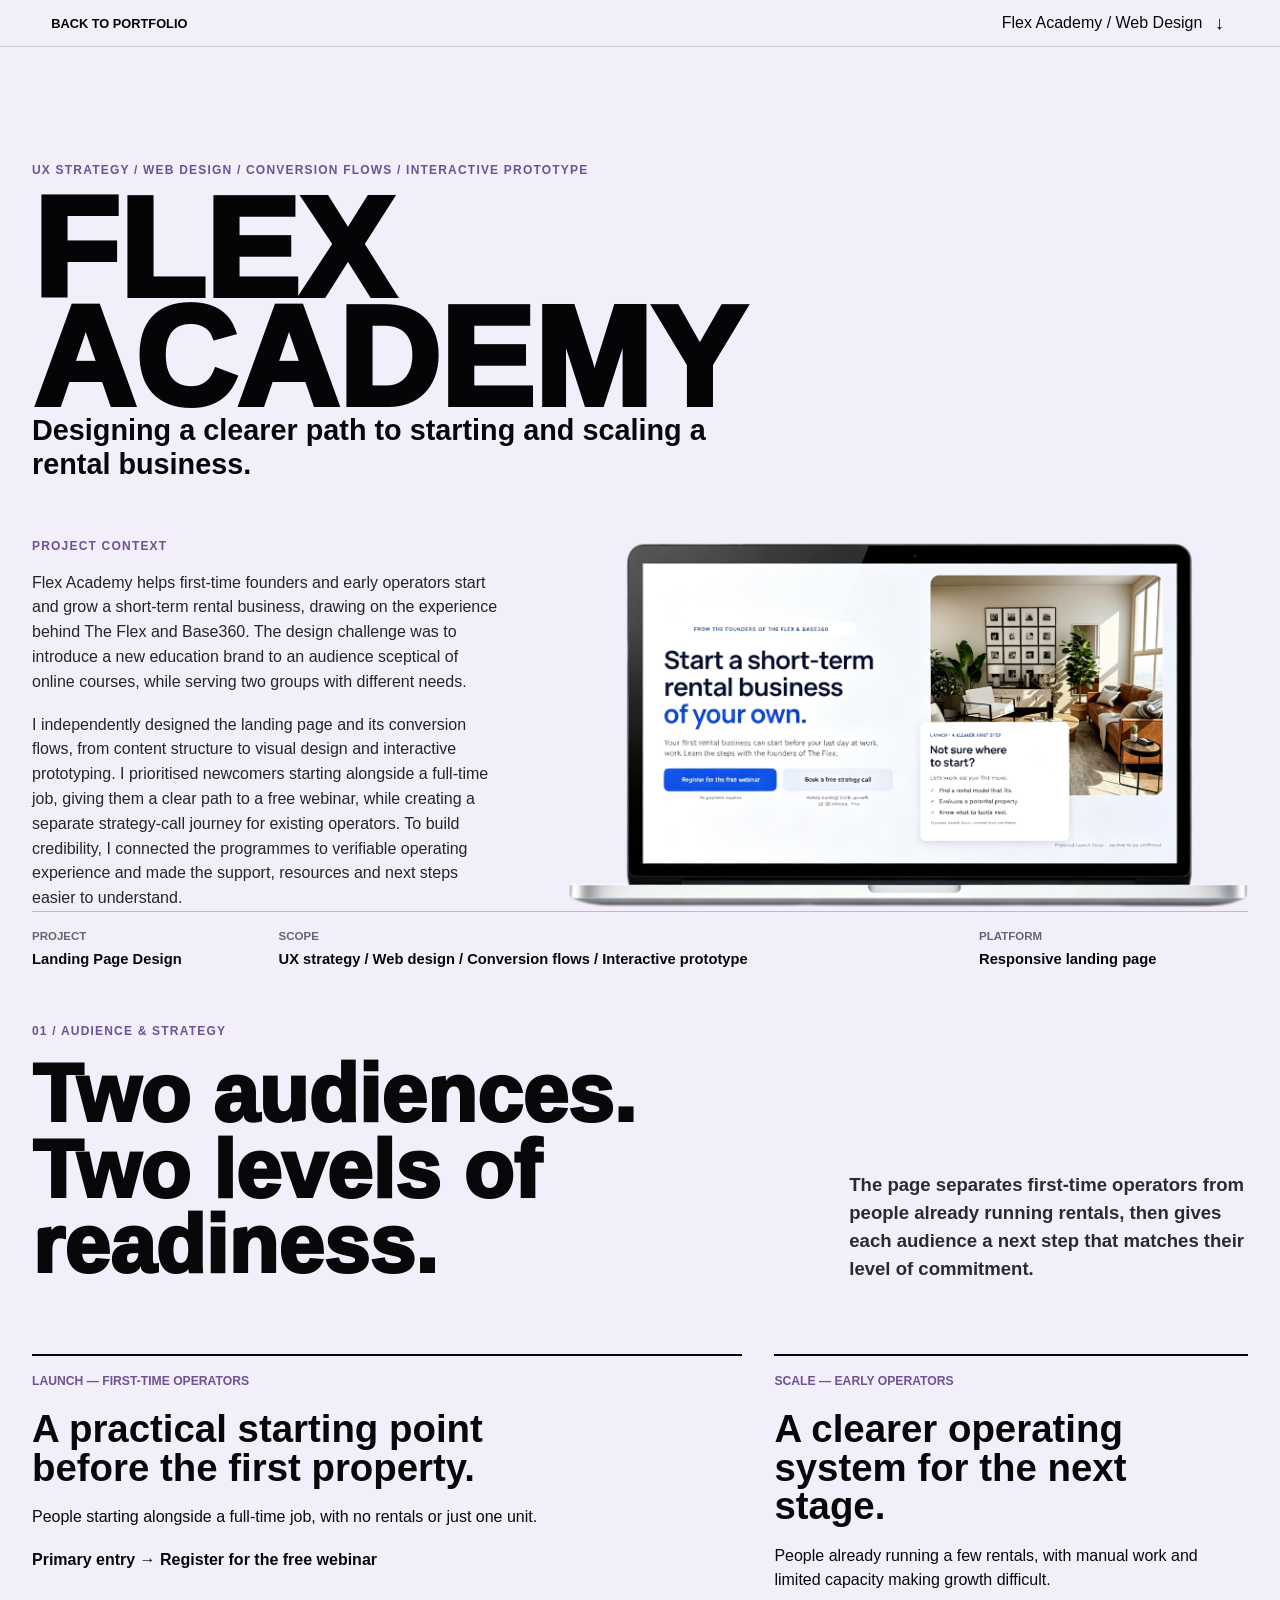
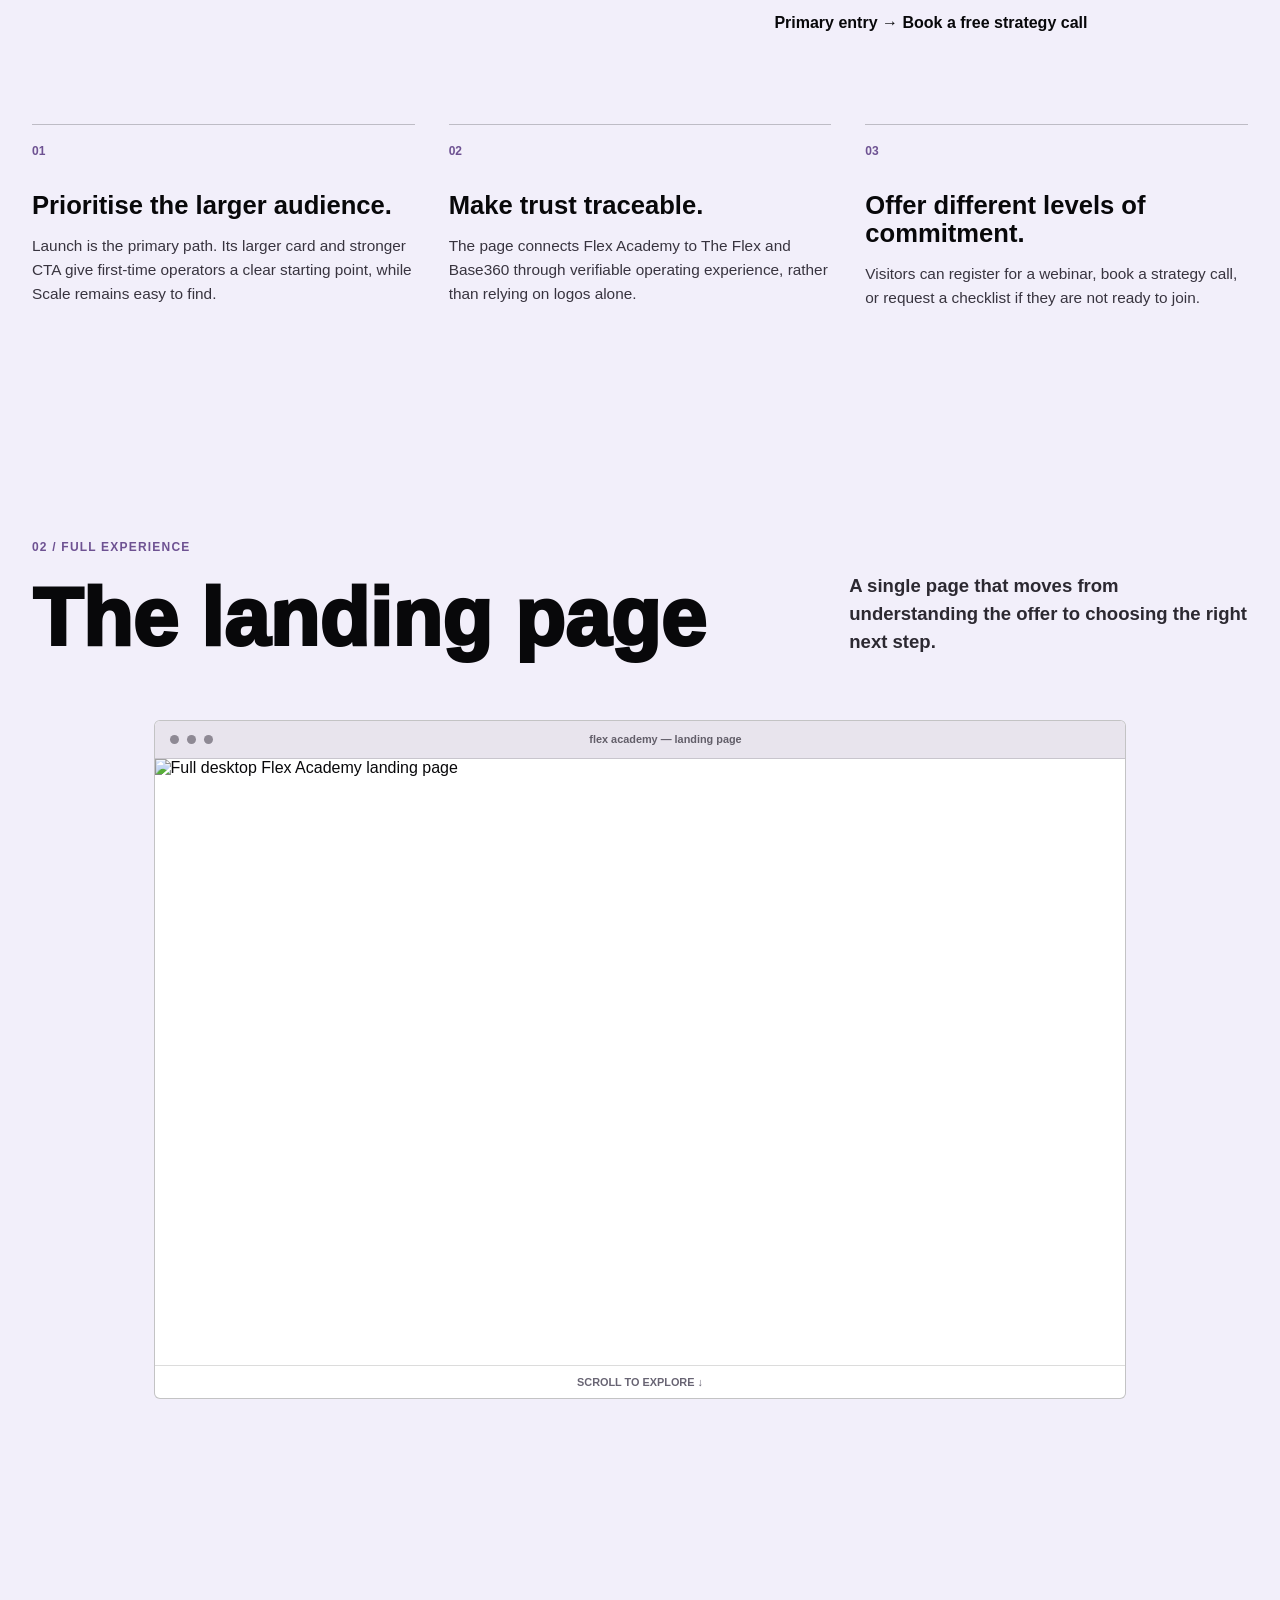
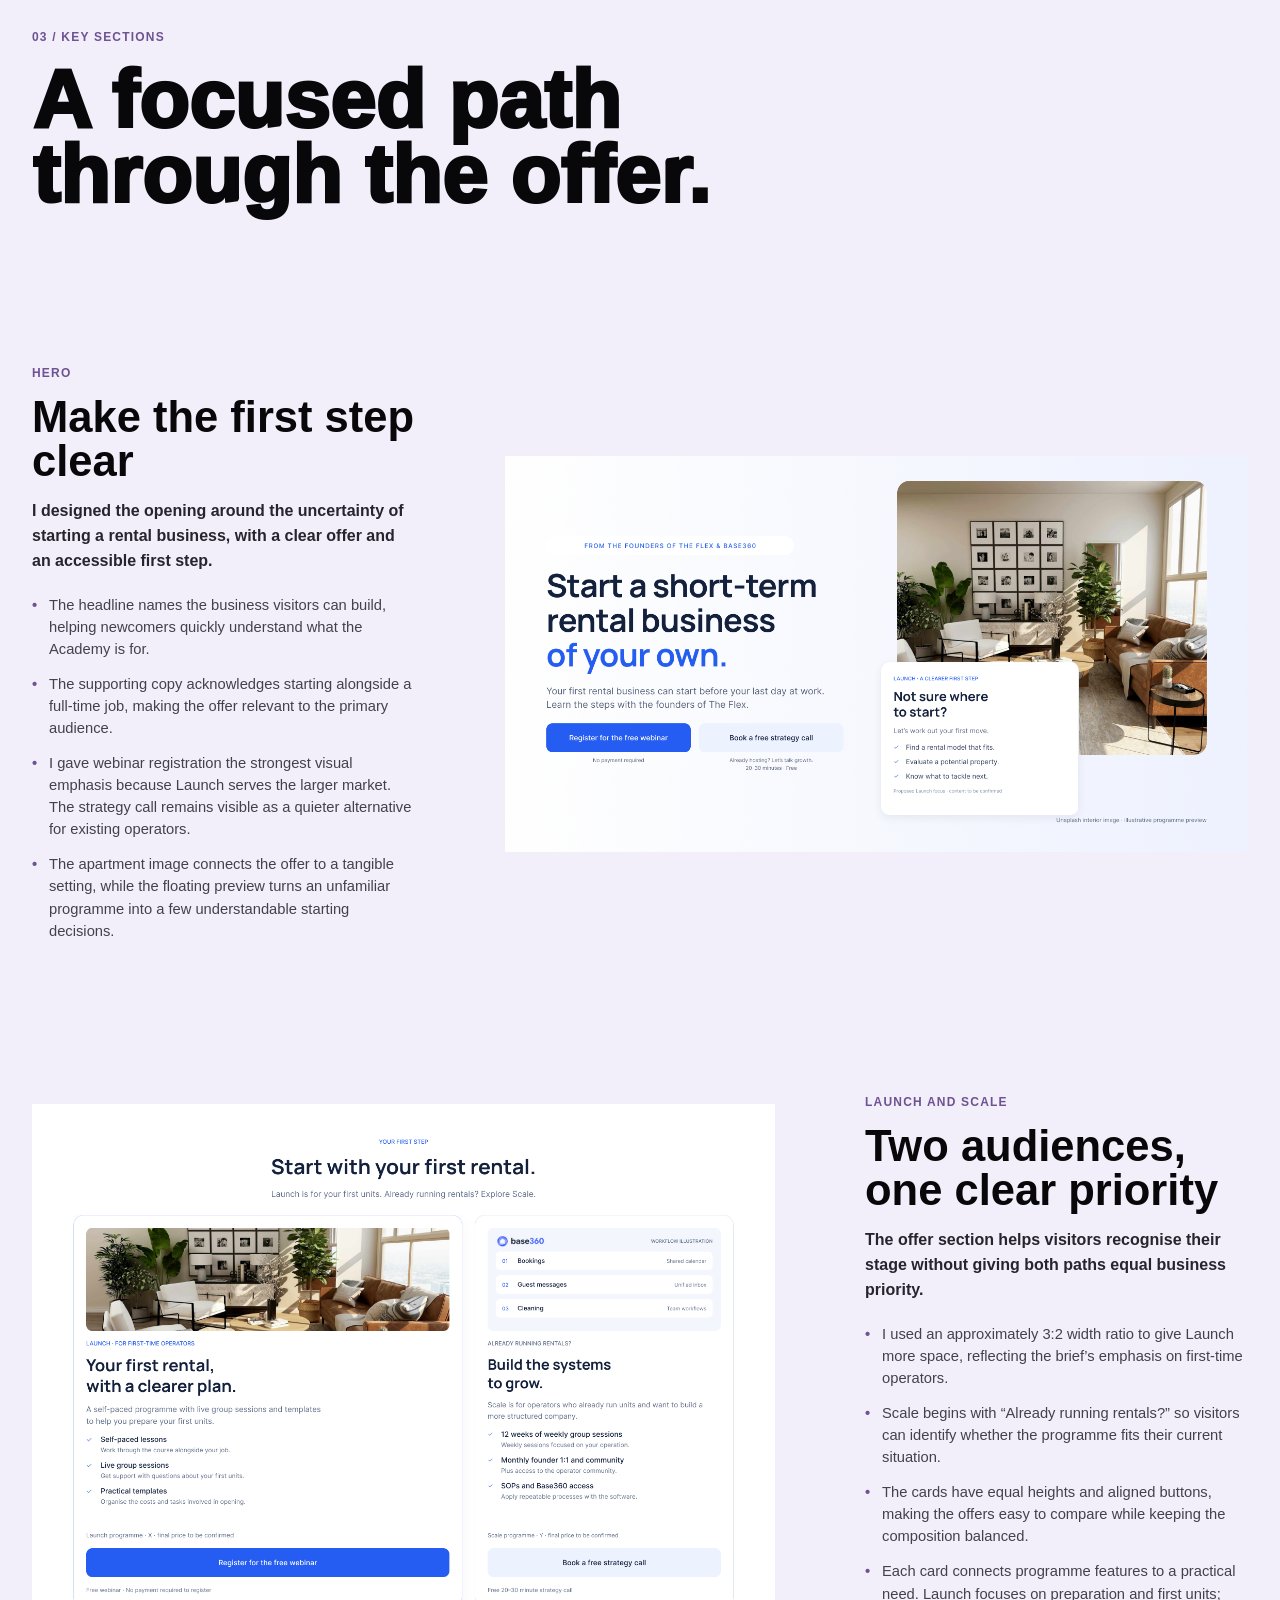
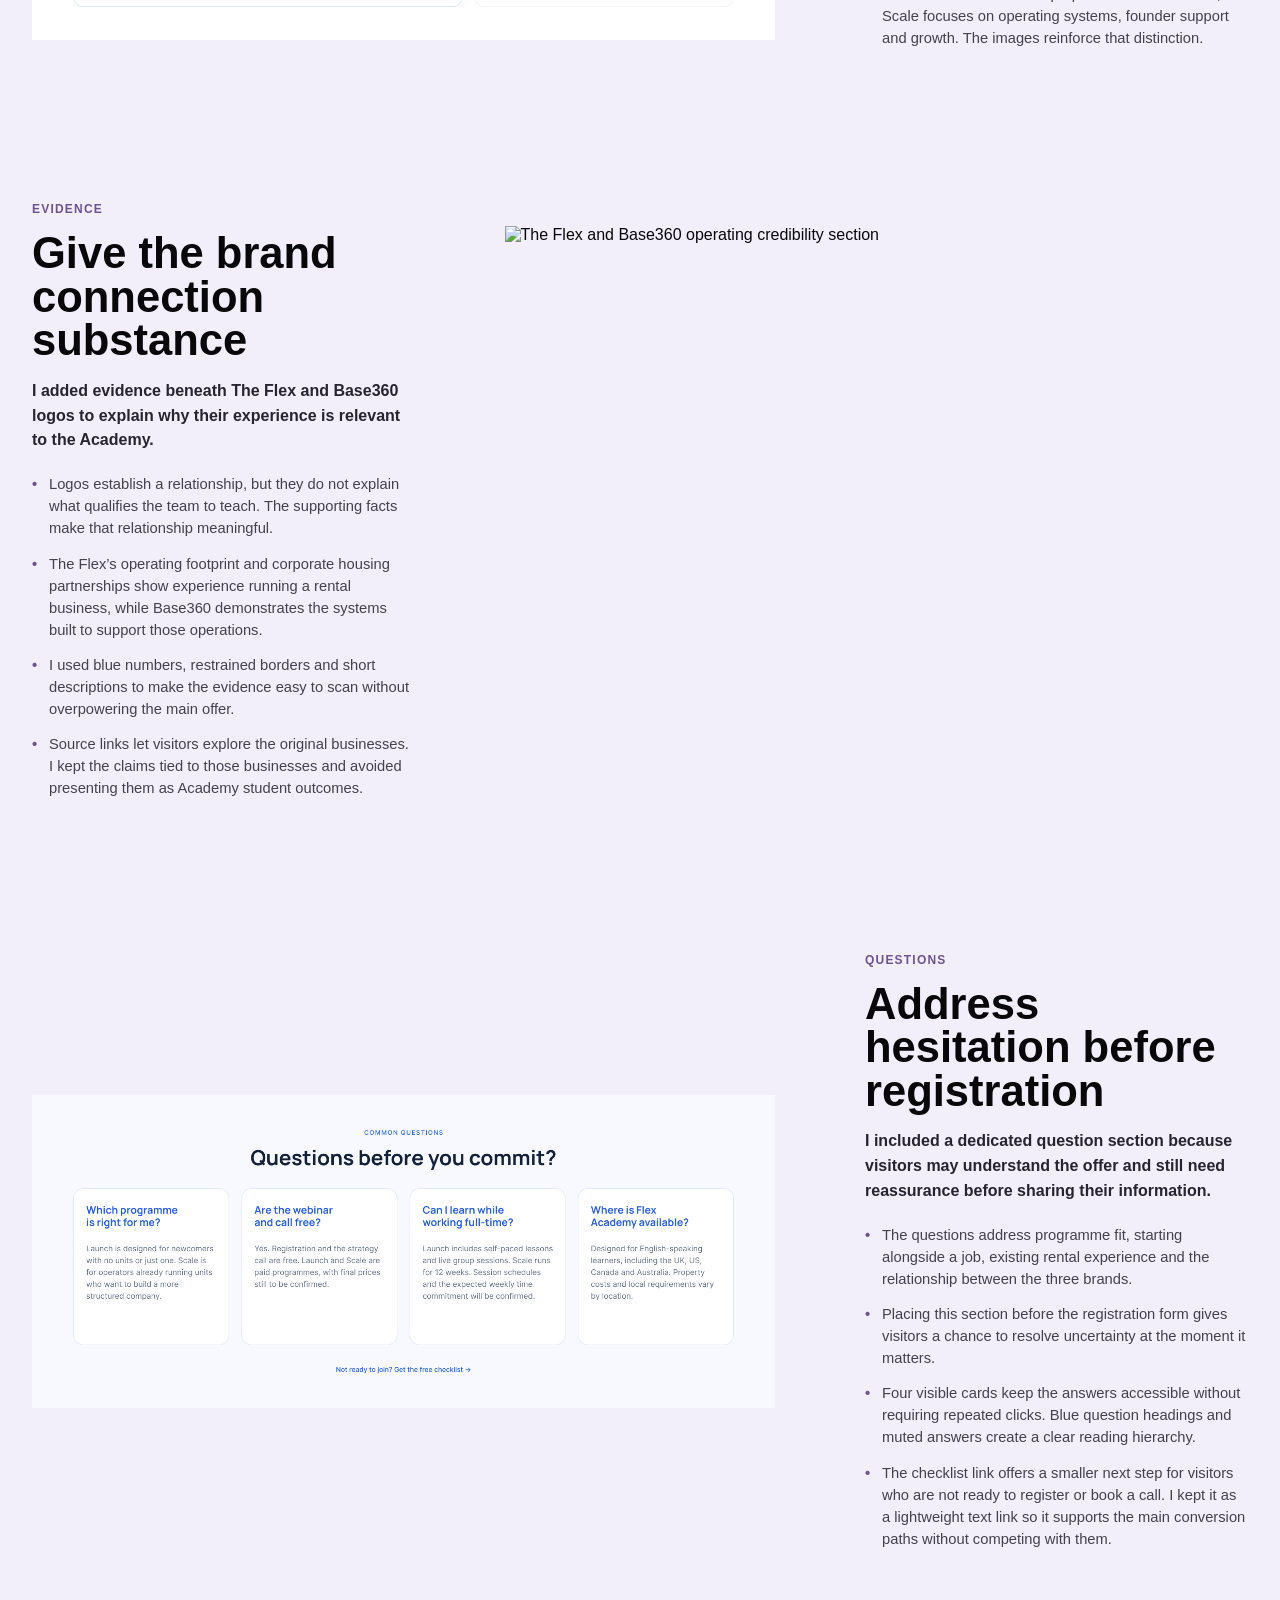
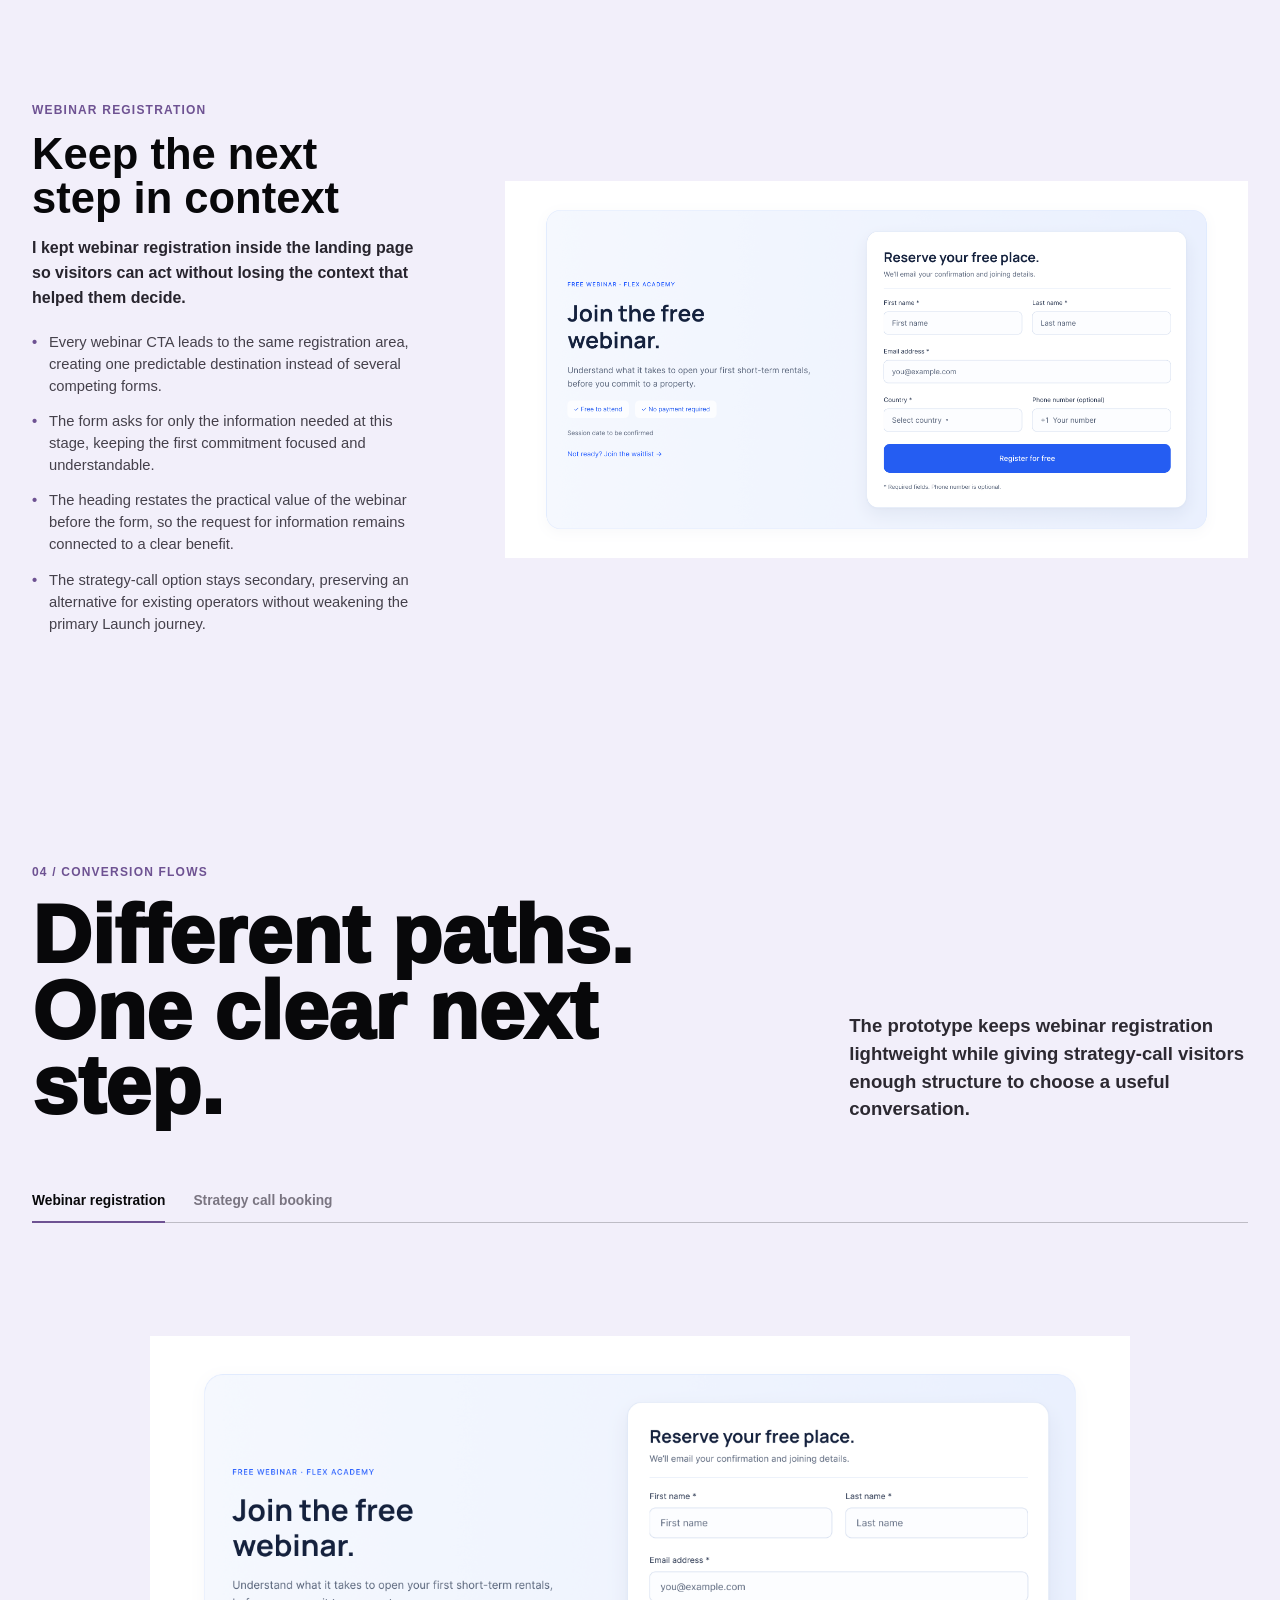
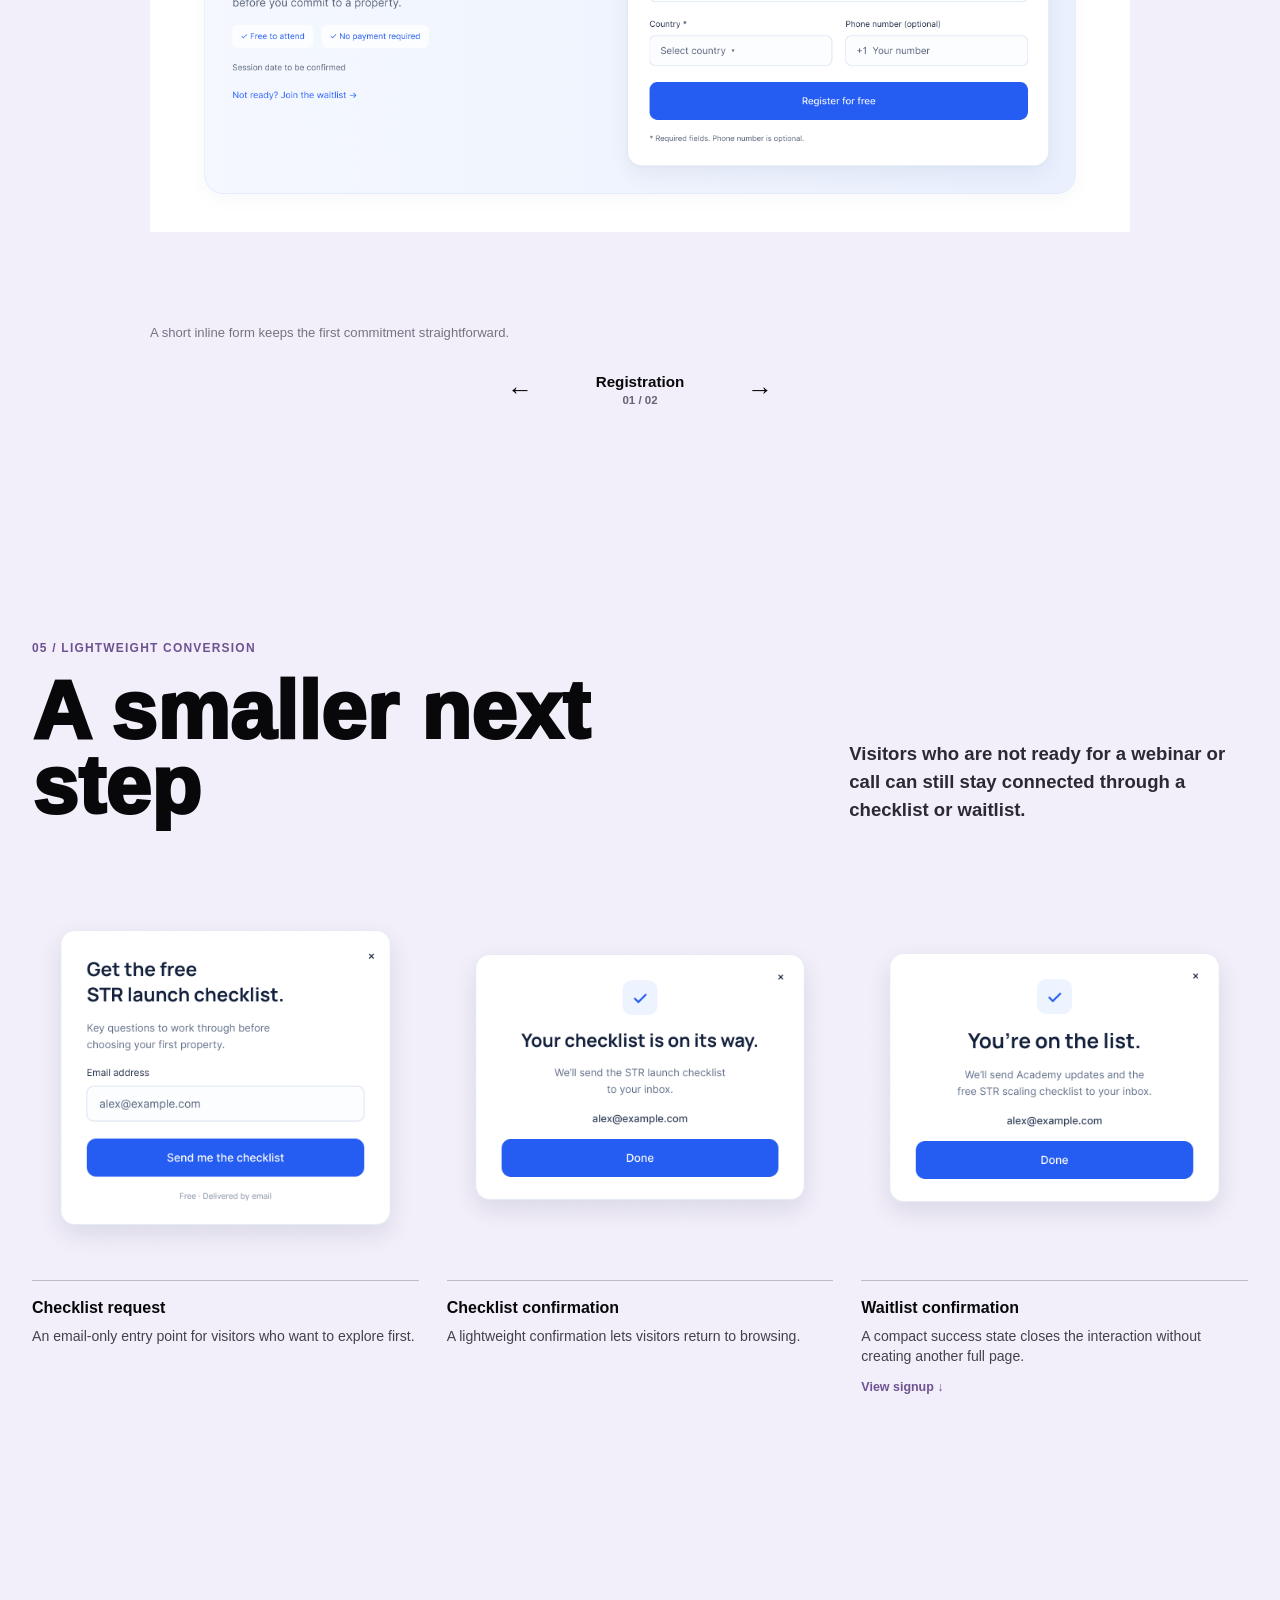
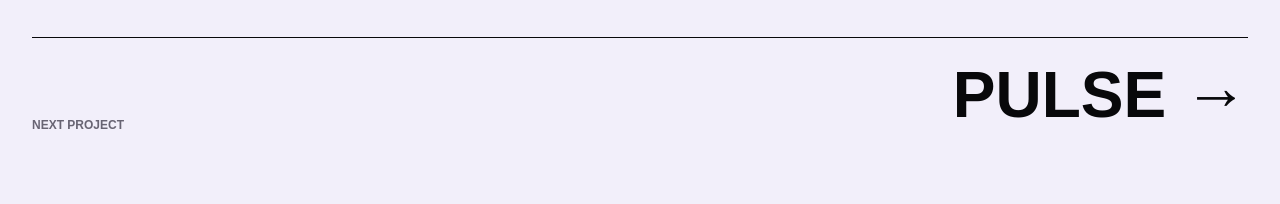
==== flex.html @ 7eaa1dc1 "1 1" ====
<!doctype html>
<html lang="en">
  <head>
    <meta charset="UTF-8" />
    <meta name="viewport" content="width=device-width, initial-scale=1.0" />
    <meta
      name="description"
      content="Flex Academy UX strategy, web design, conversion flows, and interactive prototype case study by Yining Zhou."
    />
    <title>Flex Academy — Yining Zhou</title>
    <link rel="stylesheet" href="styles.css?v=20261006-flex" />
    <link rel="stylesheet" href="flex-case.css?v=20261006-context-type" />
    <link rel="stylesheet" href="project-nav.css?v=20260922-font-sync-2" />
  </head>
  <body class="project-detail-page flex-page">
    <main class="project-page-shell">
      <nav class="project-page-nav" aria-label="Project navigation">
        <a href="index.html">Back to Portfolio</a>
        <div class="project-switcher" data-project-switcher>
          <button class="project-switcher__toggle" type="button" aria-expanded="false" aria-controls="project-menu-flex" aria-haspopup="true" data-project-switcher-toggle>
            <span>Flex Academy / Web Design</span><span class="project-switcher__arrow" aria-hidden="true">↓</span>
          </button>
          <div class="project-switcher__panel" id="project-menu-flex">
            <div class="project-switcher__panel-inner"><div class="project-switcher__links">
              <a href="flex.html" aria-current="page">FLEX ACADEMY</a><a href="pulse.html">PULSE</a><a href="vitband.html">VITBAND</a><a href="heytea.html">HEYTEA</a><a href="nomoo.html">NOMOO</a><a href="floyce.html">FLOYCE</a>
            </div></div>
          </div>
        </div>
      </nav>

      <article class="flex-case">
        <header class="flex-hero" aria-labelledby="flex-title">
          <div class="flex-wrap">
            <p class="flex-eyebrow flex-reveal">UX strategy / Web design / Conversion flows / Interactive prototype</p>
            <h1 id="flex-title" class="flex-reveal-title">FLEX<br />ACADEMY</h1>
            <p class="flex-hero__subtitle flex-reveal">Designing a clearer path to starting and scaling a rental business.</p>

            <div class="flex-hero__opening">
              <div class="flex-hero__copy flex-reveal">
                <p class="flex-label">Project context</p>
                <p>Flex Academy helps first-time founders and early operators start and grow a short-term rental business, drawing on the experience behind The Flex and Base360. The design challenge was to introduce a new education brand to an audience sceptical of online courses, while serving two groups with different needs.</p>
                <p>I independently designed the landing page and its conversion flows, from content structure to visual design and interactive prototyping. I prioritised newcomers starting alongside a full-time job, giving them a clear path to a free webinar, while creating a separate strategy-call journey for existing operators. To build credibility, I connected the programmes to verifiable operating experience and made the support, resources and next steps easier to understand.</p>
              </div>
              <figure class="flex-hero__image flex-reveal" aria-label="Flex Academy landing page shown on a laptop">
                <img src="assets/flex/flex-laptop.png" alt="Flex Academy landing page displayed on a laptop" />
              </figure>
            </div>

            <dl class="flex-meta flex-reveal" aria-label="Project scope">
              <div><dt>Project</dt><dd>Landing Page Design</dd></div>
              <div><dt>Scope</dt><dd>UX strategy / Web design / Conversion flows / Interactive prototype</dd></div>
              <div><dt>Platform</dt><dd>Responsive landing page</dd></div>
            </dl>
          </div>
        </header>

        <section class="flex-section flex-audience" aria-labelledby="audience-title">
          <div class="flex-wrap">
            <p class="flex-index flex-reveal">01 / Audience &amp; Strategy</p>
            <div class="flex-heading-grid">
              <h2 id="audience-title" class="flex-reveal-title">Two audiences.<br />Two levels of readiness.</h2>
              <p class="flex-section-lead flex-reveal">The page separates first-time operators from people already running rentals, then gives each audience a next step that matches their level of commitment.</p>
            </div>

            <div class="flex-audience-grid flex-sequence">
              <article>
                <p class="flex-audience__type">Launch — First-time operators</p>
                <h3>A practical starting point before the first property.</h3>
                <p>People starting alongside a full-time job, with no rentals or just one unit.</p>
                <p class="flex-audience__action">Primary entry → Register for the free webinar</p>
              </article>
              <article>
                <p class="flex-audience__type">Scale — Early operators</p>
                <h3>A clearer operating system for the next stage.</h3>
                <p>People already running a few rentals, with manual work and limited capacity making growth difficult.</p>
                <p class="flex-audience__action">Primary entry → Book a free strategy call</p>
              </article>
            </div>

            <div class="flex-decisions flex-sequence" aria-label="Key design decisions">
              <article><span>01</span><h3>Prioritise the larger audience.</h3><p>Launch is the primary path. Its larger card and stronger CTA give first-time operators a clear starting point, while Scale remains easy to find.</p></article>
              <article><span>02</span><h3>Make trust traceable.</h3><p>The page connects Flex Academy to The Flex and Base360 through verifiable operating experience, rather than relying on logos alone.</p></article>
              <article><span>03</span><h3>Offer different levels of commitment.</h3><p>Visitors can register for a webinar, book a strategy call, or request a checklist if they are not ready to join.</p></article>
            </div>
          </div>
        </section>

        <section class="flex-section flex-landing" aria-labelledby="landing-title">
          <div class="flex-wrap">
            <p class="flex-index flex-reveal">02 / Full Experience</p>
            <div class="flex-heading-grid">
              <h2 id="landing-title" class="flex-reveal-title">The landing page</h2>
              <p class="flex-section-lead flex-reveal">A single page that moves from understanding the offer to choosing the right next step.</p>
            </div>
            <div class="flex-browser flex-reveal" aria-label="Scrollable full Flex Academy landing page">
              <div class="flex-browser__bar" aria-hidden="true"><span></span><span></span><span></span><p>flex academy — landing page</p></div>
              <div class="flex-browser__viewport" tabindex="0">
                <img src="assets/flex/desktop-landing.png" alt="Full desktop Flex Academy landing page" />
              </div>
              <p class="flex-browser__hint">Scroll to explore ↓</p>
            </div>
          </div>
        </section>

        <section class="flex-section flex-highlights" aria-labelledby="highlights-title">
          <div class="flex-wrap">
            <p class="flex-index flex-reveal">03 / Key Sections</p>
            <h2 id="highlights-title" class="flex-reveal-title">A focused path through the offer.</h2>

            <article class="flex-feature flex-feature--wide">
              <div class="flex-feature__copy flex-reveal">
                <p class="flex-label">Hero</p>
                <h3>Make the first step clear</h3>
                <p class="flex-feature__summary">I designed the opening around the uncertainty of starting a rental business, with a clear offer and an accessible first step.</p>
                <ul class="flex-feature__bullets">
                  <li>The headline names the business visitors can build, helping newcomers quickly understand what the Academy is for.</li>
                  <li>The supporting copy acknowledges starting alongside a full-time job, making the offer relevant to the primary audience.</li>
                  <li>I gave webinar registration the strongest visual emphasis because Launch serves the larger market. The strategy call remains visible as a quieter alternative for existing operators.</li>
                  <li>The apartment image connects the offer to a tangible setting, while the floating preview turns an unfamiliar programme into a few understandable starting decisions.</li>
                </ul>
              </div>
              <figure class="flex-feature__media flex-reveal"><img src="assets/flex/hero.png" alt="Flex Academy landing page hero" /></figure>
            </article>

            <article class="flex-feature flex-feature--reverse">
              <div class="flex-feature__copy flex-reveal">
                <p class="flex-label">Launch and Scale</p>
                <h3>Two audiences, one clear priority</h3>
                <p class="flex-feature__summary">The offer section helps visitors recognise their stage without giving both paths equal business priority.</p>
                <ul class="flex-feature__bullets">
                  <li>I used an approximately 3:2 width ratio to give Launch more space, reflecting the brief’s emphasis on first-time operators.</li>
                  <li>Scale begins with “Already running rentals?” so visitors can identify whether the programme fits their current situation.</li>
                  <li>The cards have equal heights and aligned buttons, making the offers easy to compare while keeping the composition balanced.</li>
                  <li>Each card connects programme features to a practical need. Launch focuses on preparation and first units; Scale focuses on operating systems, founder support and growth. The images reinforce that distinction.</li>
                </ul>
              </div>
              <figure class="flex-feature__media flex-reveal"><img src="assets/flex/choose-your-path.png" alt="Launch and Scale programme comparison" /></figure>
            </article>

            <article class="flex-feature">
              <div class="flex-feature__copy flex-reveal">
                <p class="flex-label">Evidence</p>
                <h3>Give the brand connection substance</h3>
                <p class="flex-feature__summary">I added evidence beneath The Flex and Base360 logos to explain why their experience is relevant to the Academy.</p>
                <ul class="flex-feature__bullets">
                  <li>Logos establish a relationship, but they do not explain what qualifies the team to teach. The supporting facts make that relationship meaningful.</li>
                  <li>The Flex’s operating footprint and corporate housing partnerships show experience running a rental business, while Base360 demonstrates the systems built to support those operations.</li>
                  <li>I used blue numbers, restrained borders and short descriptions to make the evidence easy to scan without overpowering the main offer.</li>
                  <li>Source links let visitors explore the original businesses. I kept the claims tied to those businesses and avoided presenting them as Academy student outcomes.</li>
                </ul>
              </div>
              <figure class="flex-feature__media flex-feature__crop flex-reveal"><img src="assets/flex/desktop-landing.png" alt="The Flex and Base360 operating credibility section" /></figure>
            </article>

            <article class="flex-feature flex-feature--reverse">
              <div class="flex-feature__copy flex-reveal">
                <p class="flex-label">Questions</p>
                <h3>Address hesitation before registration</h3>
                <p class="flex-feature__summary">I included a dedicated question section because visitors may understand the offer and still need reassurance before sharing their information.</p>
                <ul class="flex-feature__bullets">
                  <li>The questions address programme fit, starting alongside a job, existing rental experience and the relationship between the three brands.</li>
                  <li>Placing this section before the registration form gives visitors a chance to resolve uncertainty at the moment it matters.</li>
                  <li>Four visible cards keep the answers accessible without requiring repeated clicks. Blue question headings and muted answers create a clear reading hierarchy.</li>
                  <li>The checklist link offers a smaller next step for visitors who are not ready to register or book a call. I kept it as a lightweight text link so it supports the main conversion paths without competing with them.</li>
                </ul>
              </div>
              <figure class="flex-feature__media flex-reveal"><img src="assets/flex/faqs.png" alt="Flex Academy frequently asked questions" /></figure>
            </article>

            <article class="flex-feature">
              <div class="flex-feature__copy flex-reveal">
                <p class="flex-label">Webinar registration</p>
                <h3>Keep the next step in context</h3>
                <p class="flex-feature__summary">I kept webinar registration inside the landing page so visitors can act without losing the context that helped them decide.</p>
                <ul class="flex-feature__bullets">
                  <li>Every webinar CTA leads to the same registration area, creating one predictable destination instead of several competing forms.</li>
                  <li>The form asks for only the information needed at this stage, keeping the first commitment focused and understandable.</li>
                  <li>The heading restates the practical value of the webinar before the form, so the request for information remains connected to a clear benefit.</li>
                  <li>The strategy-call option stays secondary, preserving an alternative for existing operators without weakening the primary Launch journey.</li>
                </ul>
              </div>
              <figure class="flex-feature__media flex-reveal"><img src="assets/flex/webinar-registration.png" alt="Flex Academy free webinar registration section" /></figure>
            </article>
          </div>
        </section>

        <section class="flex-section flex-flow" aria-labelledby="flow-title">
          <div class="flex-wrap">
            <p class="flex-index flex-reveal">04 / Conversion Flows</p>
            <div class="flex-heading-grid">
              <h2 id="flow-title" class="flex-reveal-title">Different paths.<br />One clear next step.</h2>
              <p class="flex-section-lead flex-reveal">The prototype keeps webinar registration lightweight while giving strategy-call visitors enough structure to choose a useful conversation.</p>
            </div>

            <div class="flex-flow-player flex-reveal" data-flex-flow tabindex="0">
              <div class="flex-flow-tabs" role="tablist" aria-label="Conversion flow">
                <button type="button" role="tab" aria-selected="true" data-flow-group="webinar">Webinar registration</button>
                <button type="button" role="tab" aria-selected="false" data-flow-group="strategy">Strategy call booking</button>
              </div>
              <div class="flex-flow-stage" data-flow-stage>
                <img data-flow-image src="assets/flex/webinar-registration.png" alt="Webinar registration" />
              </div>
              <p class="flex-flow-description" data-flow-description>A short inline form keeps the first commitment straightforward.</p>
              <div class="flex-flow-controls">
                <button type="button" data-flow-nav="prev" aria-label="Previous step">←</button>
                <div><strong data-flow-name>Registration</strong><span data-flow-count>01 / 02</span></div>
                <button type="button" data-flow-nav="next" aria-label="Next step">→</button>
              </div>
            </div>
          </div>
        </section>

        <section class="flex-section flex-lightweight" aria-labelledby="lightweight-title">
          <div class="flex-wrap">
            <p class="flex-index flex-reveal">05 / Lightweight Conversion</p>
            <div class="flex-heading-grid">
              <h2 id="lightweight-title" class="flex-reveal-title">A smaller next step</h2>
              <p class="flex-section-lead flex-reveal">Visitors who are not ready for a webinar or call can still stay connected through a checklist or waitlist.</p>
            </div>

            <div class="flex-overlay-grid flex-sequence">
              <figure><div><img src="assets/flex/checklist-capture.png" alt="Checklist email capture overlay" /></div><figcaption><strong>Checklist request</strong><span>An email-only entry point for visitors who want to explore first.</span></figcaption></figure>
              <figure><div><img src="assets/flex/checklist-confirmation.png" alt="Checklist confirmation overlay" /></div><figcaption><strong>Checklist confirmation</strong><span>A lightweight confirmation lets visitors return to browsing.</span></figcaption></figure>
              <figure><div><img src="assets/flex/waitlist-confirmation.png" alt="Waitlist confirmation overlay" /></div><figcaption><strong>Waitlist confirmation</strong><span>A compact success state closes the interaction without creating another full page.</span><button class="flex-inline-button" type="button" aria-expanded="false" data-waitlist-toggle>View signup ↓</button></figcaption></figure>
            </div>

            <div class="flex-waitlist-detail" data-waitlist-detail hidden>
              <img src="assets/flex/waitlist-signup.png" alt="Flex Academy waitlist signup page" />
            </div>
          </div>
        </section>

        <footer class="flex-ending">
          <div class="flex-wrap">
            <a class="flex-next" href="pulse.html"><span>Next Project</span><strong>PULSE →</strong></a>
          </div>
        </footer>
      </article>
    </main>

    <script src="script.js?v=20261006-flex"></script>
    <script src="flex-case.js?v=20261006-flex"></script>
    <script src="project-nav.js?v=20260922-dropdown"></script>
  </body>
</html>
---- styles.css ----
:root {
  --bg: rgb(230, 230, 231);
  --ink: rgb(54, 54, 245);
  --muted: rgb(82, 82, 132);
  --line: rgb(198, 198, 210);
  --panel: rgb(238, 238, 238);
  --accent: rgb(54, 54, 245);
  --accent-soft: rgb(215, 215, 244);
  --accent-2: rgb(16, 16, 28);
  --accent-3: rgb(118, 118, 160);
}

/* Neon interactive homepage redesign */
:root {
  --neo-bg: #171027;
  --neo-bg-deep: #08060e;
  --neo-purple: #9664ff;
  --neo-purple-soft: #c5a7ff;
  --accent-violet: #6e5292;
  --neo-black: #030306;
  --neo-white: #f8f5ff;
  --neo-muted: #b9acd6;
}

html {
  scroll-behavior: smooth;
}

body {
  background:
    radial-gradient(circle at 50% 7%, rgba(110, 82, 146, 0.16), transparent 20%),
    radial-gradient(circle at 50% 38%, rgba(170, 110, 255, 0.78), transparent 42%),
    linear-gradient(180deg, #10091f 0%, #8d5bf4 46%, #774de0 68%, #120d1f 100%);
  color: var(--neo-black);
}

.portfolio-shell {
  display: block;
  height: auto;
  min-height: 100vh;
  overflow: visible;
}

.sidebar {
  display: none;
}

.content-panel {
  height: auto;
  min-height: 100vh;
  overflow: visible;
  background: transparent;
}

#about,
#resume {
  display: none;
}

.hero-home {
  position: relative;
  display: grid;
  place-items: center;
  min-height: 100vh;
  padding: 28px clamp(18px, 4vw, 56px) 64px;
  overflow: hidden;
  color: var(--neo-black);
  isolation: isolate;
}

.hero-home::before {
  content: "";
  position: absolute;
  inset: 0;
  z-index: -3;
  background:
    linear-gradient(90deg, rgba(0, 0, 0, 0.2), transparent 20%, transparent 80%, rgba(0, 0, 0, 0.2)),
    radial-gradient(circle at 48% 42%, rgba(255, 255, 255, 0.18), transparent 30%),
    radial-gradient(circle at 70% 12%, rgba(110, 82, 146, 0.12), transparent 18%);
  filter: saturate(1.08);
}

.hero-home::after {
  content: "";
  position: absolute;
  inset: 0;
  z-index: -2;
  background-image:
    linear-gradient(rgba(255, 255, 255, 0.035) 1px, transparent 1px),
    linear-gradient(90deg, rgba(255, 255, 255, 0.03) 1px, transparent 1px);
  background-size: 72px 72px;
  mask-image: linear-gradient(to bottom, transparent 0%, black 18%, black 74%, transparent 100%);
  opacity: 0.44;
}

.hero-glow {
  position: absolute;
  z-index: -1;
  width: min(48vw, 620px);
  aspect-ratio: 1;
  border-radius: 50%;
  filter: blur(46px);
  opacity: 0.64;
  pointer-events: none;
  animation: glow-drift 9s ease-in-out infinite alternate;
}

.hero-glow-one {
  top: 7%;
  left: 9%;
  background: rgba(147, 75, 255, 0.66);
}

.hero-glow-two {
  right: 8%;
  bottom: 10%;
  width: min(38vw, 460px);
  background: rgba(110, 82, 146, 0.2);
  animation-delay: -3s;
}

.hero-topbar {
  position: absolute;
  top: 24px;
  left: clamp(18px, 4vw, 56px);
  right: clamp(18px, 4vw, 56px);
  z-index: 20;
  display: grid;
  place-items: center;
  min-height: 0;
  padding: 0;
  border: 0;
  border-radius: 0;
  background: transparent;
  box-shadow: none;
  backdrop-filter: none;
}

.hero-signature {
  margin: 0;
  color: var(--neo-black);
  font-size: clamp(1.05rem, 1.7vw, 1.7rem);
  font-weight: 950;
  letter-spacing: 0;
  text-transform: uppercase;
}

.hero-signature span {
  color: var(--accent-violet);
}

.hero-contact {
  display: inline-grid;
  place-items: center;
  min-height: 36px;
  padding: 0 20px;
  border-radius: 999px;
  background: var(--neo-white);
  color: var(--neo-black);
  font-size: 0.78rem;
  font-weight: 850;
  text-decoration: none;
  box-shadow: 0 10px 22px rgba(0, 0, 0, 0.24);
}

.hero-stage {
  position: relative;
  display: grid;
  place-items: center;
  width: min(1180px, 100%);
  min-height: min(820px, 88vh);
  padding-top: 72px;
  perspective: 1100px;
}

.hero-kicker {
  position: absolute;
  top: 124px;
  left: 50%;
  z-index: 7;
  margin: 0;
  padding: 7px 16px;
  border-radius: 999px;
  background: var(--accent-violet);
  color: var(--neo-black);
  font-size: clamp(0.68rem, 1vw, 0.9rem);
  font-weight: 950;
  text-transform: uppercase;
  transform: translateX(-50%) rotate(-4deg);
  box-shadow: 0 14px 26px rgba(0, 0, 0, 0.22);
}

.hero-title {
  position: absolute;
  top: clamp(78px, 13vh, 132px);
  left: 50%;
  z-index: 1;
  width: min(1200px, 100%);
  margin: 0;
  color: var(--neo-black);
  font-size: clamp(4.5rem, 14vw, 12.5rem);
  font-weight: 1000;
  line-height: 0.78;
  letter-spacing: 0;
  text-align: center;
  text-transform: uppercase;
  transform: translateX(-50%) scaleX(1.02);
  text-shadow:
    0 1px 0 rgba(255, 255, 255, 0.08),
    0 34px 46px rgba(44, 16, 83, 0.28);
}

.hero-portrait-wrap {
  position: relative;
  z-index: 5;
  width: min(560px, 66vw);
  margin-top: clamp(70px, 11vh, 150px);
  transform: translateY(38px);
  filter: drop-shadow(0 34px 28px rgba(18, 8, 33, 0.36));
}

.hero-portrait-wrap::before {
  content: "";
  position: absolute;
  inset: 7% 7% -2% 7%;
  z-index: -1;
  border-radius: 46% 48% 30% 30%;
  background: rgba(255, 255, 255, 0.92);
  filter: blur(1px);
  transform: translate(8px, 8px);
}

.hero-portrait {
  display: block;
  width: 100%;
  height: auto;
  transform: translateZ(16px);
}

.hero-eye {
  position: absolute;
  z-index: 8;
  width: clamp(12px, 2.1vw, 18px);
  aspect-ratio: 1;
  border-radius: 50%;
  pointer-events: none;
  transform: translate(-50%, -50%);
  opacity: 0.68;
  mix-blend-mode: multiply;
}

.hero-eye span {
  display: block;
  width: 42%;
  aspect-ratio: 1;
  margin: 29%;
  border-radius: 50%;
  background: #09070c;
  transform: translate(var(--eye-x, 0), var(--eye-y, 0));
  transition: transform 90ms ease-out;
}

.hero-eye-left {
  left: 43%;
  top: 30.2%;
}

.hero-eye-right {
  left: 56.2%;
  top: 29.7%;
}

.thought-rip {
  position: absolute;
  top: clamp(250px, 36vh, 350px);
  left: 50%;
  z-index: 9;
  width: min(520px, 70vw);
  height: 34px;
  border-radius: 48% 52% 45% 55%;
  background:
    radial-gradient(circle at 8% 60%, transparent 0 12px, #ffffff 13px 18px, transparent 19px),
    radial-gradient(circle at 23% 40%, transparent 0 11px, #ffffff 12px 18px, transparent 19px),
    radial-gradient(circle at 39% 56%, transparent 0 12px, #ffffff 13px 20px, transparent 21px),
    radial-gradient(circle at 56% 42%, transparent 0 11px, #ffffff 12px 18px, transparent 19px),
    radial-gradient(circle at 76% 60%, transparent 0 13px, #ffffff 14px 21px, transparent 22px),
    linear-gradient(180deg, transparent 0 38%, #ffffff 39% 58%, transparent 59%);
  transform: translateX(-50%) rotate(-1deg);
  filter: drop-shadow(0 9px 0 rgba(0, 0, 0, 0.85));
  opacity: 0.9;
}

.project-stickers {
  position: absolute;
  inset: 0;
  z-index: 12;
  pointer-events: none;
  transform-style: preserve-3d;
}

.project-sticker {
  position: absolute;
  display: grid;
  place-items: center;
  width: clamp(112px, 16vw, 210px);
  min-height: clamp(118px, 16vw, 210px);
  padding: 0;
  border: 0;
  background: transparent;
  color: var(--neo-black);
  cursor: pointer;
  pointer-events: auto;
  transform: translate(-50%, -50%) rotate(var(--sticker-rotate, 0deg));
  transition:
    transform 240ms cubic-bezier(.2,.8,.2,1),
    filter 220ms ease;
  animation: sticker-pop 720ms cubic-bezier(.2,.8,.2,1) both;
}

.project-sticker::before {
  content: "";
  position: absolute;
  inset: 8%;
  z-index: -1;
  border-radius: 28px;
  background: rgba(255, 255, 255, 0.9);
  box-shadow:
    0 18px 38px rgba(0, 0, 0, 0.25),
    inset 0 0 0 1px rgba(0, 0, 0, 0.08);
  transform: rotate(calc(var(--sticker-rotate, 0deg) * -0.6));
}

.project-sticker img {
  display: block;
  width: 100%;
  max-height: 178px;
  object-fit: contain;
  filter:
    drop-shadow(0 0 0 #ffffff)
    drop-shadow(0 0 10px rgba(255, 255, 255, 0.9))
    drop-shadow(0 18px 18px rgba(0, 0, 0, 0.32));
}

.project-sticker span {
  position: absolute;
  left: 50%;
  bottom: -10px;
  min-width: max-content;
  padding: 6px 11px;
  border-radius: 999px;
  background: var(--accent-violet);
  color: var(--neo-black);
  font-size: 0.72rem;
  font-weight: 950;
  transform: translateX(-50%) rotate(calc(var(--sticker-rotate, 0deg) * -1));
  box-shadow: 0 10px 18px rgba(0, 0, 0, 0.22);
}

.project-sticker:hover,
.project-sticker:focus-visible {
  outline: none;
  filter: brightness(1.06) saturate(1.12);
  transform: translate(-50%, -58%) rotate(var(--sticker-rotate, 0deg)) scale(1.13);
}

.sticker-vitband {
  --sticker-rotate: -9deg;
  top: 31%;
  left: 35%;
  animation-delay: 120ms;
}

.sticker-heytea {
  --sticker-rotate: 8deg;
  top: 39%;
  left: 66%;
  width: clamp(92px, 12vw, 155px);
  animation-delay: 220ms;
}

.sticker-nomoo {
  --sticker-rotate: 10deg;
  top: 23%;
  left: 53%;
  width: clamp(120px, 17vw, 220px);
  animation-delay: 320ms;
}

.sticker-floyce {
  --sticker-rotate: -7deg;
  top: 51%;
  left: 68%;
  width: clamp(112px, 15vw, 190px);
  animation-delay: 420ms;
}

.project-hint {
  position: absolute;
  right: min(5vw, 58px);
  bottom: min(7vh, 76px);
  z-index: 18;
  width: min(310px, 84vw);
  padding: 18px;
  border: 1px solid rgba(255, 255, 255, 0.18);
  border-radius: 22px;
  background: rgba(7, 5, 12, 0.78);
  color: var(--neo-white);
  box-shadow: 0 22px 42px rgba(0, 0, 0, 0.28);
  backdrop-filter: blur(18px);
}

.project-hint span {
  display: block;
  margin-bottom: 8px;
  color: var(--accent-violet);
  font-size: 0.72rem;
  font-weight: 900;
  text-transform: uppercase;
}

.project-hint strong {
  display: block;
  color: var(--neo-white);
  font-size: clamp(1.3rem, 2vw, 2rem);
  font-weight: 950;
  line-height: 1;
}

.project-hint p {
  margin: 10px 0 0;
  color: var(--neo-muted);
  font-size: 0.86rem;
  line-height: 1.35;
}

.hero-selector {
  justify-content: center;
  min-height: min(760px, 86vh);
}

.hero-selector .hero-title {
  top: clamp(92px, 13vh, 138px);
  width: max-content;
  max-width: none;
  white-space: nowrap;
  font-size: clamp(4rem, 12vw, 11rem);
  line-height: 0.8;
}

.hero-selector .hero-kicker {
  top: 56px;
  padding: 0;
  background: transparent;
  color: var(--accent-violet);
  font-size: 0.64rem;
  letter-spacing: 0.08em;
  box-shadow: none;
  text-shadow: 0 8px 18px rgba(0, 0, 0, 0.28);
  transform: translateX(-50%);
}

.project-carousel {
  position: relative;
  z-index: 15;
  display: grid;
  grid-template-columns: 52px minmax(0, 900px) 52px;
  align-items: center;
  width: min(1050px, 100%);
  margin-top: clamp(190px, 28vh, 260px);
}

.project-track {
  position: relative;
  display: grid;
  grid-template-columns: repeat(4, minmax(120px, 1fr));
  align-items: center;
  min-height: clamp(280px, 34vw, 420px);
  gap: clamp(8px, 2vw, 24px);
  pointer-events: auto;
}

.project-track .project-sticker {
  position: relative;
  top: auto;
  left: auto;
  width: auto;
  min-height: clamp(220px, 28vw, 360px);
  text-decoration: none;
  transform: translateY(var(--lift, 0)) scale(var(--scale, 0.84)) rotate(var(--sticker-rotate, 0deg));
  opacity: var(--opacity, 0.68);
  filter: blur(var(--blur, 0)) saturate(var(--sat, 0.86));
  animation: none;
}

.project-track .project-sticker::before {
  display: none;
}

.project-track .project-sticker img {
  max-height: clamp(180px, 25vw, 320px);
  transform: translateZ(0);
  transition:
    transform 320ms cubic-bezier(.2,.8,.2,1),
    filter 280ms ease;
}

.project-track .project-sticker span {
  bottom: 2px;
  background: var(--accent-violet);
}

.project-track .project-sticker.is-selected {
  --lift: -18px;
  --scale: 1.08;
  --opacity: 1;
  --sat: 1.08;
  z-index: 4;
}

.project-track .project-sticker.is-neighbor {
  --scale: 0.92;
  --opacity: 0.8;
}

.project-track .project-sticker.is-dim {
  --scale: 0.78;
  --opacity: 0.46;
  --blur: 0.2px;
}

.project-track .project-sticker:hover,
.project-track .project-sticker:focus-visible {
  --lift: -30px;
  --scale: 1.14;
  --opacity: 1;
  outline: none;
}

.project-track .project-sticker:hover img,
.project-track .project-sticker:focus-visible img {
  transform: translateY(-8px) scale(1.04);
  filter:
    drop-shadow(0 0 14px rgba(110, 82, 146, 0.55))
    drop-shadow(0 28px 26px rgba(0, 0, 0, 0.34));
}

.carousel-nav {
  position: relative;
  z-index: 5;
  display: grid;
  place-items: center;
  width: 44px;
  aspect-ratio: 1;
  border: 0;
  border-radius: 50%;
  background: rgba(3, 3, 6, 0.86);
  color: var(--neo-white);
  font-size: 2.2rem;
  line-height: 1;
  cursor: pointer;
  box-shadow: 0 14px 26px rgba(0, 0, 0, 0.24);
  transition: transform 180ms ease, background 180ms ease;
}

.carousel-nav:hover,
.carousel-nav:focus-visible {
  background: var(--accent-violet);
  color: var(--neo-black);
  outline: none;
  transform: scale(1.08);
}

.hero-selector .project-hint {
  right: auto;
  bottom: clamp(28px, 6vh, 64px);
  left: 50%;
  width: min(520px, 84vw);
  padding: 0;
  border: 0;
  border-radius: 0;
  background: transparent;
  color: var(--neo-black);
  box-shadow: none;
  text-align: center;
  transform: translateX(-50%);
  backdrop-filter: none;
}

.hero-selector .project-hint[hidden] {
  display: none;
}

.hero-selector .project-hint span {
  color: var(--accent-violet);
  text-shadow: 0 2px 10px rgba(0, 0, 0, 0.28);
}

.hero-selector .project-hint strong {
  color: var(--neo-black);
  font-size: clamp(1.8rem, 4vw, 3.6rem);
  text-transform: uppercase;
}

.hero-selector .project-hint p {
  color: rgba(3, 3, 6, 0.78);
  font-weight: 800;
}

.project-detail-page {
  background: var(--bg);
}

.home-page .section-block.project-case {
  display: none;
}

.project-page-shell {
  min-height: 100vh;
}

.project-page-nav {
  position: sticky;
  top: 0;
  z-index: 100;
  display: flex;
  align-items: center;
  justify-content: space-between;
  padding: 14px clamp(18px, 4vw, 56px);
  background: rgba(230, 230, 230, 0.92);
  border-bottom: 1px solid var(--accent);
  backdrop-filter: blur(14px);
}

.project-page-nav a,
.project-page-nav span {
  color: var(--accent);
  font-size: 0.8rem;
  font-weight: 850;
  text-decoration: none;
  text-transform: uppercase;
}

.section-block.project-case {
  display: grid;
  justify-content: center;
  padding-right: clamp(18px, 4vw, 56px);
  padding-left: clamp(18px, 4vw, 56px);
  background: var(--bg);
}

.case-hero,
.case-grid,
.nomoo-gallery,
.floyce-gallery {
  width: min(1120px, 100%);
  margin-right: auto;
  margin-left: auto;
}

.floyce-gallery {
  grid-template-columns: 1fr;
}

.home-page {
  background:
    radial-gradient(circle at 50% 22%, rgba(236, 221, 255, 0.34), transparent 25%),
    radial-gradient(circle at 50% 52%, rgba(174, 116, 255, 0.92), transparent 48%),
    radial-gradient(circle at 20% 20%, rgba(110, 82, 146, 0.12), transparent 22%),
    linear-gradient(180deg, #33204f 0%, #7f4eed 30%, #a574ff 58%, #8a5cf3 82%, #4a2b7a 100%);
}

.home-page .hero-home::before {
  background:
    radial-gradient(circle at 50% 42%, rgba(255, 255, 255, 0.24), transparent 28%),
    radial-gradient(circle at 76% 18%, rgba(110, 82, 146, 0.1), transparent 18%),
    linear-gradient(90deg, rgba(34, 18, 56, 0.12), transparent 24%, transparent 76%, rgba(34, 18, 56, 0.1));
  filter: saturate(1.08) brightness(1.07);
}

.home-page .hero-glow-one {
  background: rgba(218, 194, 255, 0.42);
  opacity: 0.78;
}

.home-page .hero-glow-two {
  background: rgba(110, 82, 146, 0.14);
  opacity: 0.58;
}

/* Final position and detail palette overrides */
.home-page .hero-topbar {
  display: none;
}

.home-page .hero-selector .hero-kicker {
  top: 18px;
  font-size: 0.6rem;
  letter-spacing: 0;
}

.home-page .hero-selector .hero-title {
  top: 34px;
  font-size: clamp(3rem, 11vw, 10.5rem);
  line-height: 0.86;
  white-space: nowrap;
}

.home-page .project-carousel {
  margin-top: clamp(148px, 22vh, 202px);
}

.project-detail-page {
  --bg: #c5a0ff;
  --panel: #d8c2ff;
  --ink: #050407;
  --muted: #4f3b67;
  --line: #050407;
  --accent: #050407;
  --accent-soft: #dccaef;
  --accent-2: #050407;
  --accent-3: #7c55c7;
  background: #c5a0ff;
  color: #050407;
}

.project-detail-page .content-panel,
.project-detail-page .section-block.project-case,
.project-detail-page .nomoo-case,
.project-detail-page .floyce-case {
  background:
    radial-gradient(circle at 50% 0%, rgba(244, 234, 255, 0.46), transparent 30%),
    linear-gradient(180deg, #d5bbff 0%, #c5a0ff 44%, #b486f2 100%);
  color: #050407;
}

.project-detail-page .project-page-nav {
  background: rgba(213, 187, 255, 0.9);
  border-bottom-color: #050407;
}

.project-detail-page .project-page-nav a,
.project-detail-page .project-page-nav span,
.project-detail-page .case-hero h2,
.project-detail-page .project-tag,
.project-detail-page .case-block h3,
.project-detail-page .case-block h4,
.project-detail-page .case-block p,
.project-detail-page .case-block li,
.project-detail-page .heytea-case .case-block p,
.project-detail-page .nomoo-hero .project-tag,
.project-detail-page .floyce-hero .project-tag {
  color: #050407;
}

.project-detail-page .case-hero,
.project-detail-page .case-block,
.project-detail-page .case-title-row,
.project-detail-page .chart-row,
.project-detail-page .insight-list,
.project-detail-page .heytea-two-column,
.project-detail-page .tone-cards,
.project-detail-page .type-specimen,
.project-detail-page .heytea-image-grid,
.project-detail-page .heytea-poster-grid,
.project-detail-page .heytea-digital-stack,
.project-detail-page .floyce-gallery {
  border-color: #050407;
}

.project-detail-page .heytea-two-column,
.project-detail-page .tone-cards,
.project-detail-page .type-specimen,
.project-detail-page .heytea-image-grid,
.project-detail-page .heytea-poster-grid,
.project-detail-page .heytea-digital-stack,
.project-detail-page .floyce-gallery {
  background: #050407;
}

.project-detail-page .heytea-two-column > div,
.project-detail-page .type-specimen > div,
.project-detail-page .tone-cards article,
.project-detail-page .heytea-image-grid figure,
.project-detail-page .heytea-digital-stack figure,
.project-detail-page .floyce-poster,
.project-detail-page .nomoo-spread img {
  background: #d8c2ff;
}

/* Final Floyce sizing override */
.project-detail-page .floyce-gallery {
  grid-template-columns: repeat(2, minmax(0, 1fr));
  gap: 14px;
  width: min(760px, 100%);
  max-width: 760px;
  border: 0;
  background: transparent;
}

.project-detail-page .floyce-poster {
  overflow: hidden;
  border: 1px solid #050407;
}

.project-detail-page .floyce-poster img {
  width: 100%;
  max-height: 520px;
  object-fit: contain;
}

@media (max-width: 720px) {
  .project-detail-page .floyce-gallery {
    grid-template-columns: 1fr;
    width: min(390px, 100%);
  }
}

/* End-of-file homepage precedence */
.home-page .hero-selector .hero-kicker {
  top: clamp(18px, 3.6vw, 32px);
  font-size: clamp(0.58rem, 0.8vw, 0.76rem);
  letter-spacing: 0.12em;
}

.home-page .hero-selector .hero-title {
  top: clamp(52px, 7.6vw, 92px);
  width: 100%;
  font-size: clamp(3.8rem, 13vw, 11.5rem);
  line-height: 0.8;
  text-align: center;
}

.home-page .project-carousel {
  display: block;
  width: min(1160px, 100%);
  height: clamp(390px, 55vh, 610px);
  margin-top: clamp(150px, 24vh, 250px);
  transition: opacity 420ms ease, transform 520ms cubic-bezier(.2,.8,.2,1);
}

.home-page .project-carousel > .carousel-nav {
  display: none;
}

.home-page .project-track {
  display: block;
  width: 100%;
  height: 100%;
  min-height: 0;
}

.home-page .project-track .project-sticker {
  position: absolute;
  display: grid;
  place-items: center;
  width: var(--object-width, clamp(148px, 19vw, 250px));
  height: var(--object-height, clamp(220px, 31vw, 390px));
  min-height: 0;
  padding: 0;
  opacity: 1;
  filter: none;
  transform: translate(-50%, -50%) rotate(var(--sticker-rotate, 0deg));
  animation: hero-object-float var(--float-duration, 7.5s) ease-in-out infinite;
  animation-delay: var(--float-delay, 0s);
  transition: transform 520ms cubic-bezier(.2,.8,.2,1), filter 320ms ease;
}

.home-page .project-track .project-sticker::before,
.home-page .project-track .project-sticker span {
  display: none;
}

.home-page .project-track .project-sticker img {
  width: 100%;
  height: 100%;
  max-height: none;
  object-fit: contain;
  filter: drop-shadow(0 24px 18px rgba(30, 6, 55, 0.2));
}

.home-page .project-track .project-sticker.is-selected,
.home-page .project-track .project-sticker.is-neighbor,
.home-page .project-track .project-sticker.is-dim {
  opacity: 1;
  filter: none;
}

.home-page .project-track .project-sticker:hover,
.home-page .project-track .project-sticker:focus-visible {
  z-index: 10;
  outline: none;
  filter: drop-shadow(0 14px 18px rgba(110, 82, 146, 0.26));
  transform: translate(-50%, calc(-50% - 12px)) rotate(var(--sticker-rotate, 0deg)) scale(1.06);
}

.home-page .sticker-vitband {
  --object-width: clamp(132px, 18vw, 230px);
  --object-height: clamp(210px, 33vw, 410px);
  --sticker-rotate: -14deg;
  --float-delay: 0s;
  left: 15%;
  top: 58%;
}

.home-page .sticker-heytea {
  --object-width: clamp(120px, 16vw, 210px);
  --object-height: clamp(190px, 31vw, 380px);
  --sticker-rotate: 8deg;
  --float-delay: -2.2s;
  left: 39%;
  top: 48%;
}

.home-page .sticker-nomoo {
  --object-width: clamp(190px, 27vw, 350px);
  --object-height: clamp(165px, 25vw, 300px);
  --sticker-rotate: 4deg;
  --float-delay: -4.1s;
  left: 61%;
  top: 54%;
}

.home-page .sticker-floyce {
  --object-width: clamp(170px, 24vw, 310px);
  --object-height: clamp(215px, 34vw, 420px);
  --sticker-rotate: -10deg;
  --float-delay: -5.6s;
  left: 84%;
  top: 59%;
}

.home-page .hero-selector.is-previewing .project-carousel {
  opacity: 0;
  pointer-events: none;
  transform: scale(0.92);
}

.home-page .project-preview[hidden] {
  display: none;
}

.home-page .project-preview {
  position: absolute;
  inset: clamp(138px, 16vh, 180px) clamp(18px, 6vw, 86px) clamp(42px, 7vh, 82px);
  z-index: 30;
  display: grid;
  grid-template-columns: minmax(250px, 0.86fr) minmax(300px, 1fr);
  align-items: center;
  gap: clamp(24px, 6vw, 90px);
  max-width: 1180px;
  margin: auto;
  animation: preview-in 520ms cubic-bezier(.2,.8,.2,1) both;
}

.home-page .preview-object img {
  display: block;
  width: min(100%, 430px);
  height: min(49vh, 470px);
  margin: auto;
  object-fit: contain;
  filter: drop-shadow(0 30px 26px rgba(31, 5, 55, 0.24));
  animation: preview-object-float 6s ease-in-out infinite;
}

.home-page .preview-copy {
  max-width: 520px;
  color: #050407;
}

.home-page .preview-label {
  margin: 0 0 22px;
  color: var(--accent-violet);
  font-size: 0.72rem;
  font-weight: 950;
  letter-spacing: 0.08em;
  text-transform: uppercase;
}

.home-page .preview-copy h3 {
  margin: 0 0 12px;
  font-size: clamp(3.2rem, 7vw, 7rem);
  line-height: 0.82;
  text-transform: uppercase;
}

.home-page .preview-tags {
  max-width: 360px;
  margin: 0 0 20px;
  font-size: clamp(0.9rem, 1.4vw, 1.12rem);
  font-weight: 900;
  line-height: 1.2;
}

.home-page .preview-overview {
  max-width: 500px;
  margin: 0;
  font-size: clamp(0.82rem, 1.2vw, 0.98rem);
  line-height: 1.46;
}

.home-page .preview-controls {
  position: absolute;
  right: 0;
  bottom: 0;
  left: 0;
  display: flex;
  align-items: center;
  justify-content: space-between;
}

.home-page .preview-controls button,
.home-page .preview-go {
  display: grid;
  place-items: center;
  min-width: 58px;
  height: 46px;
  border: 0;
  background: transparent;
  color: #050407;
  font-size: 2.8rem;
  font-weight: 800;
  line-height: 1;
  text-decoration: none;
  cursor: pointer;
}

.home-page .preview-go {
  min-width: 88px;
  height: 44px;
  padding: 0 20px;
  border-radius: 999px;
  background: #050407;
  color: #ffffff;
  font-size: 1.12rem;
  font-weight: 950;
}

@media (max-width: 760px) {
  .home-page .hero-selector .hero-title { top: 64px; font-size: clamp(3.3rem, 16vw, 7rem); }
  .home-page .project-carousel { height: 62vh; min-height: 420px; margin-top: 160px; }
  .home-page .project-track .project-sticker { width: var(--mobile-width, 34vw); height: var(--mobile-height, 28vw); }
  .home-page .sticker-vitband { --mobile-width: 28vw; --mobile-height: 48vw; left: 19%; top: 33%; }
  .home-page .sticker-heytea { --mobile-width: 24vw; --mobile-height: 44vw; left: 72%; top: 31%; }
  .home-page .sticker-nomoo { --mobile-width: 48vw; --mobile-height: 30vw; left: 34%; top: 68%; }
  .home-page .sticker-floyce { --mobile-width: 43vw; --mobile-height: 52vw; left: 80%; top: 72%; }
  .home-page .project-preview { inset: 134px 22px 34px; grid-template-columns: 1fr; gap: 6px; align-content: center; }
  .home-page .preview-object img { width: min(62vw, 260px); height: min(31vh, 260px); }
  .home-page .preview-copy { max-width: none; }
  .home-page .preview-copy h3 { font-size: clamp(2.6rem, 15vw, 5rem); }
  .home-page .preview-overview { max-height: 21vh; overflow: auto; }
  .home-page .preview-controls { bottom: -8px; }
}

/* Locked sketch layout: Yining Zhou homepage and project preview */
body.home-page {
  min-height: 100svh !important;
  overflow: hidden !important;
  background: #c855f6 !important;
}

.home-page .portfolio-shell,
.home-page .content-panel,
.home-page .hero-home,
.home-page .hero-selector {
  width: 100% !important;
  height: 100svh !important;
  min-height: 0 !important;
  overflow: hidden !important;
}

.home-page .content-panel {
  background: transparent !important;
}

.home-page .hero-home {
  position: relative !important;
  background:
    radial-gradient(circle at 48% 38%, rgba(228, 166, 255, 0.34), transparent 31%),
    radial-gradient(circle at 62% 22%, rgba(151, 91, 255, 0.34), transparent 28%),
    linear-gradient(180deg, #ca5cf9 0%, #c957f7 52%, #be4fee 100%) !important;
}

.home-page .hero-glow,
.home-page .hero-glow-one,
.home-page .hero-glow-two {
  display: none !important;
}

.home-page .hero-selector {
  position: relative !important;
  max-width: none !important;
  margin: 0 !important;
  padding: 0 clamp(34px, 5.6vw, 58px) !important;
}

.home-page .hero-selector .hero-kicker,
.home-page .hero-email {
  position: absolute !important;
  top: clamp(24px, 4.2vh, 34px) !important;
  z-index: 20 !important;
  margin: 0 !important;
  padding: 0 !important;
  background: transparent !important;
  color: var(--accent-violet) !important;
  font-size: clamp(0.76rem, 1.8vw, 1.15rem) !important;
  font-weight: 950 !important;
  line-height: 1 !important;
  letter-spacing: 0 !important;
  text-decoration: none !important;
  text-transform: uppercase !important;
  box-shadow: none !important;
  transform: none !important;
}

.home-page .hero-selector .hero-kicker {
  left: clamp(34px, 5.6vw, 58px) !important;
}

.home-page .hero-email {
  right: clamp(34px, 5.6vw, 58px) !important;
  max-width: 35vw !important;
  overflow: hidden !important;
  text-overflow: ellipsis !important;
  white-space: nowrap !important;
  text-align: right !important;
  text-transform: none !important;
}

.home-page .hero-selector .hero-title {
  position: absolute !important;
  top: clamp(58px, 9.4vh, 82px) !important;
  right: clamp(34px, 5.6vw, 58px) !important;
  left: clamp(34px, 5.6vw, 58px) !important;
  z-index: 4 !important;
  width: auto !important;
  max-width: none !important;
  margin: 0 !important;
  color: #050407 !important;
  font-family: Impact, "Arial Black", Haettenschweiler, sans-serif !important;
  font-size: clamp(4.4rem, 12.25vw, 9.25rem) !important;
  font-weight: 950 !important;
  line-height: 0.8 !important;
  letter-spacing: 0 !important;
  text-align: left !important;
  text-transform: uppercase !important;
  white-space: nowrap !important;
  transform: none !important;
  overflow: visible !important;
}

.home-page .project-carousel {
  position: absolute !important;
  inset: 0 !important;
  z-index: 8 !important;
  display: block !important;
  width: 100% !important;
  height: 100% !important;
  min-height: 0 !important;
  margin: 0 !important;
  overflow: visible !important;
  transition: opacity 420ms ease, transform 520ms cubic-bezier(.2, .8, .2, 1) !important;
}

.home-page .project-carousel > .carousel-nav {
  display: none !important;
}

.home-page .project-track {
  position: absolute !important;
  inset: 0 !important;
  display: block !important;
  width: 100% !important;
  height: 100% !important;
  min-height: 0 !important;
  overflow: visible !important;
}

.home-page .project-track .project-sticker {
  position: absolute !important;
  display: grid !important;
  place-items: center !important;
  width: var(--object-width) !important;
  height: var(--object-height) !important;
  min-height: 0 !important;
  padding: 0 !important;
  border: 0 !important;
  background: transparent !important;
  opacity: 1 !important;
  cursor: pointer !important;
  filter: none !important;
  transform: translate(-50%, -50%) rotate(var(--sticker-rotate, 0deg));
  transform-origin: center !important;
  animation: hero-object-float var(--float-duration, 7.8s) ease-in-out infinite !important;
  animation-delay: var(--float-delay, 0s) !important;
}

.home-page .project-track .project-sticker::before,
.home-page .project-track .project-sticker span,
.home-page .project-hint {
  display: none !important;
}

.home-page .project-track .project-sticker img {
  display: block !important;
  width: 100% !important;
  height: 100% !important;
  max-width: 100% !important;
  max-height: 100% !important;
  object-fit: contain !important;
  filter:
    drop-shadow(0 0 10px rgba(110, 82, 146, 0.5))
    drop-shadow(0 18px 18px rgba(31, 5, 55, 0.2)) !important;
  transform: scale(1) !important;
  transition: transform 360ms cubic-bezier(.2, .8, .2, 1), filter 360ms ease !important;
}

.home-page .project-track .project-sticker:hover,
.home-page .project-track .project-sticker:focus-visible {
  z-index: 16 !important;
  outline: none !important;
  animation-play-state: paused !important;
}

.home-page .project-track .project-sticker:hover img,
.home-page .project-track .project-sticker:focus-visible img {
  filter:
    drop-shadow(0 0 16px rgba(110, 82, 146, 0.62))
    drop-shadow(0 22px 20px rgba(31, 5, 55, 0.26)) !important;
  transform: scale(1.06) !important;
}

.home-page .sticker-vitband {
  --object-width: clamp(112px, 13.6vw, 170px);
  --object-height: clamp(208px, 25.5vw, 320px);
  --sticker-rotate: -13deg;
  --float-delay: 0s;
  left: 15.2% !important;
  top: 69% !important;
}

.home-page .sticker-heytea {
  --object-width: clamp(108px, 13.5vw, 170px);
  --object-height: clamp(180px, 23vw, 292px);
  --sticker-rotate: 9deg;
  --float-delay: -2.1s;
  left: 35.4% !important;
  top: 66% !important;
}

.home-page .sticker-nomoo {
  --object-width: clamp(198px, 24.5vw, 310px);
  --object-height: clamp(160px, 20vw, 250px);
  --sticker-rotate: 4deg;
  --float-delay: -4.2s;
  left: 60.6% !important;
  top: 60.5% !important;
}

.home-page .sticker-floyce {
  --object-width: clamp(182px, 23vw, 292px);
  --object-height: clamp(205px, 26vw, 330px);
  --sticker-rotate: -9deg;
  --float-delay: -5.7s;
  left: 84.6% !important;
  top: 66% !important;
}

.home-page .hero-selector.is-previewing .project-carousel {
  opacity: 0 !important;
  pointer-events: none !important;
  transform: scale(0.95) !important;
}

.home-page .project-preview[hidden] {
  display: none !important;
}

.home-page .project-preview {
  position: absolute !important;
  inset: 0 !important;
  z-index: 30 !important;
  display: block !important;
  max-width: none !important;
  margin: 0 !important;
  color: #050407 !important;
  background: transparent !important;
  animation: preview-in 520ms cubic-bezier(.2, .8, .2, 1) both !important;
}

.home-page .preview-object {
  position: absolute !important;
  top: clamp(144px, 23vh, 190px) !important;
  bottom: clamp(52px, 8vh, 72px) !important;
  left: clamp(8px, 4vw, 54px) !important;
  z-index: 6 !important;
  display: grid !important;
  place-items: center !important;
  width: clamp(230px, 34vw, 420px) !important;
  min-height: 0 !important;
  overflow: visible !important;
}

.home-page .preview-object img {
  display: block !important;
  width: 100% !important;
  height: 100% !important;
  max-width: 100% !important;
  max-height: 100% !important;
  object-fit: contain !important;
  filter:
    drop-shadow(0 0 12px rgba(110, 82, 146, 0.5))
    drop-shadow(0 28px 24px rgba(31, 5, 55, 0.24)) !important;
  animation: preview-object-float 6s ease-in-out infinite !important;
}

.home-page .preview-copy {
  position: absolute !important;
  top: clamp(208px, 33vh, 280px) !important;
  left: clamp(370px, 39vw, 455px) !important;
  right: clamp(44px, 7vw, 78px) !important;
  z-index: 8 !important;
  display: grid !important;
  grid-template-columns: minmax(180px, 0.78fr) minmax(260px, 1fr) !important;
  align-items: start !important;
  gap: clamp(36px, 6.2vw, 78px) !important;
  max-width: none !important;
  color: #050407 !important;
}

.home-page .preview-label,
.home-page .preview-copy h3 {
  display: none !important;
}

.home-page .preview-tags {
  display: grid !important;
  gap: 12px !important;
  max-width: 310px !important;
  margin: 0 !important;
  color: #050407 !important;
  font-size: clamp(1.04rem, 1.8vw, 1.5rem) !important;
  font-weight: 950 !important;
  line-height: 1.05 !important;
  letter-spacing: 0 !important;
}

.home-page .preview-tags span {
  display: block !important;
}

.home-page .preview-overview {
  position: static !important;
  width: auto !important;
  max-width: 350px !important;
  max-height: 43vh !important;
  margin: 0 !important;
  overflow: auto !important;
  color: #050407 !important;
  font-size: clamp(0.72rem, 1.03vw, 0.92rem) !important;
  font-weight: 500 !important;
  line-height: 1.43 !important;
  letter-spacing: 0 !important;
}

.home-page .preview-controls {
  position: absolute !important;
  right: clamp(24px, 4.2vw, 56px) !important;
  bottom: clamp(18px, 3.8vh, 34px) !important;
  left: clamp(24px, 4.2vw, 56px) !important;
  z-index: 12 !important;
  display: grid !important;
  grid-template-columns: 64px 1fr 64px !important;
  align-items: center !important;
}

.home-page .preview-controls button,
.home-page .preview-go {
  display: grid !important;
  place-items: center !important;
  width: 64px !important;
  min-width: 64px !important;
  height: 52px !important;
  padding: 0 !important;
  border: 0 !important;
  background: transparent !important;
  color: #050407 !important;
  font-size: 3.8rem !important;
  font-weight: 900 !important;
  line-height: 1 !important;
  text-decoration: none !important;
  cursor: pointer !important;
}

.home-page .preview-go {
  justify-self: center !important;
  width: auto !important;
  min-width: 88px !important;
  height: 36px !important;
  padding: 0 22px !important;
  border-radius: 999px !important;
  background: #050407 !important;
  color: #ffffff !important;
  font-size: 1.35rem !important;
  font-weight: 950 !important;
}

.home-page .preview-close {
  position: absolute !important;
  top: clamp(18px, 3vh, 28px) !important;
  right: clamp(24px, 4.2vw, 56px) !important;
  z-index: 40 !important;
  color: #050407 !important;
}

@media (max-width: 900px) {
  .home-page .hero-selector {
    padding: 0 22px !important;
  }

  .home-page .hero-selector .hero-kicker {
    left: 22px !important;
  }

  .home-page .hero-email {
    right: 22px !important;
    max-width: 43vw !important;
    font-size: 0.72rem !important;
  }

  .home-page .hero-selector .hero-title {
    top: 58px !important;
    right: 22px !important;
    left: 22px !important;
    font-size: clamp(3.8rem, 13.2vw, 7rem) !important;
  }

  .home-page .sticker-vitband { --object-width: 18vw; --object-height: 34vw; left: 15% !important; top: 68% !important; }
  .home-page .sticker-heytea { --object-width: 17vw; --object-height: 31vw; left: 36% !important; top: 65% !important; }
  .home-page .sticker-nomoo { --object-width: 30vw; --object-height: 24vw; left: 61% !important; top: 61% !important; }
  .home-page .sticker-floyce { --object-width: 28vw; --object-height: 31vw; left: 85% !important; top: 66% !important; }

  .home-page .preview-object {
    top: 150px !important;
    bottom: auto !important;
    left: 18px !important;
    width: 34vw !important;
    height: 47vh !important;
  }

  .home-page .preview-copy {
    top: 220px !important;
    left: 39vw !important;
    right: 24px !important;
    grid-template-columns: minmax(130px, 0.72fr) minmax(190px, 1fr) !important;
    gap: 24px !important;
  }

  .home-page .preview-tags {
    font-size: clamp(0.88rem, 2.5vw, 1.22rem) !important;
  }

  .home-page .preview-overview {
    max-height: 39vh !important;
    font-size: 0.76rem !important;
  }
}

@media (max-width: 640px) {
  .home-page .hero-selector .hero-title {
    top: 54px !important;
    font-size: clamp(2.75rem, 15vw, 4.4rem) !important;
  }

  .home-page .hero-email {
    max-width: 52vw !important;
  }

  .home-page .sticker-vitband { --object-width: 24vw; --object-height: 44vw; left: 17% !important; top: 43% !important; }
  .home-page .sticker-heytea { --object-width: 21vw; --object-height: 38vw; left: 63% !important; top: 42% !important; }
  .home-page .sticker-nomoo { --object-width: 43vw; --object-height: 32vw; left: 34% !important; top: 72% !important; }
  .home-page .sticker-floyce { --object-width: 42vw; --object-height: 46vw; left: 78% !important; top: 74% !important; }

  .home-page .preview-object {
    top: 118px !important;
    left: 50% !important;
    width: min(54vw, 250px) !important;
    height: 31vh !important;
    transform: translateX(-50%) !important;
  }

  .home-page .preview-copy {
    top: 45vh !important;
    right: 24px !important;
    left: 24px !important;
    grid-template-columns: 1fr !important;
    gap: 14px !important;
  }

  .home-page .preview-tags {
    gap: 5px !important;
    font-size: 1rem !important;
  }

  .home-page .preview-overview {
    max-width: none !important;
    max-height: 25vh !important;
    font-size: 0.74rem !important;
  }
}

/* Final sketch interaction overrides */
.home-page .hero-selector {
  min-height: 100svh;
  padding: 0 clamp(18px, 4vw, 54px);
  overflow: hidden;
}

.home-page .hero-selector .hero-kicker {
  top: clamp(18px, 3.6vw, 32px);
  font-size: clamp(0.58rem, 0.8vw, 0.76rem);
  letter-spacing: 0.12em;
}

.home-page .hero-selector .hero-title {
  top: clamp(52px, 7.6vw, 92px);
  width: 100%;
  font-size: clamp(3.8rem, 13vw, 11.5rem);
  line-height: 0.8;
  text-align: center;
}

.home-page .project-carousel {
  display: block;
  width: min(1160px, 100%);
  height: clamp(390px, 55vh, 610px);
  margin-top: clamp(150px, 24vh, 250px);
  transition: opacity 420ms ease, transform 520ms cubic-bezier(.2,.8,.2,1);
}

.home-page .project-carousel > .carousel-nav {
  display: none;
}

.home-page .project-track {
  display: block;
  width: 100%;
  height: 100%;
  min-height: 0;
}

.home-page .project-track .project-sticker {
  position: absolute;
  display: grid;
  place-items: center;
  width: var(--object-width, clamp(148px, 19vw, 250px));
  height: var(--object-height, clamp(220px, 31vw, 390px));
  min-height: 0;
  padding: 0;
  opacity: 1;
  filter: none;
  transform: translate(-50%, -50%) rotate(var(--sticker-rotate, 0deg));
  animation: hero-object-float var(--float-duration, 7.5s) ease-in-out infinite;
  animation-delay: var(--float-delay, 0s);
  transition: transform 520ms cubic-bezier(.2,.8,.2,1), filter 320ms ease;
}

.home-page .project-track .project-sticker::before,
.home-page .project-track .project-sticker span {
  display: none;
}

.home-page .project-track .project-sticker img {
  width: 100%;
  height: 100%;
  max-height: none;
  object-fit: contain;
  filter: drop-shadow(0 24px 18px rgba(30, 6, 55, 0.2));
  transition: transform 420ms cubic-bezier(.2,.8,.2,1), filter 320ms ease;
}

.home-page .project-track .project-sticker.is-selected,
.home-page .project-track .project-sticker.is-neighbor,
.home-page .project-track .project-sticker.is-dim {
  opacity: 1;
  filter: none;
}

.home-page .project-track .project-sticker:hover,
.home-page .project-track .project-sticker:focus-visible {
  z-index: 10;
  outline: none;
  filter: drop-shadow(0 14px 18px rgba(110, 82, 146, 0.26));
  transform: translate(-50%, calc(-50% - 12px)) rotate(var(--sticker-rotate, 0deg)) scale(1.06);
}

.home-page .project-track .project-sticker:hover img,
.home-page .project-track .project-sticker:focus-visible img {
  transform: scale(1.04) rotate(2deg);
  filter: drop-shadow(0 28px 22px rgba(26, 4, 50, 0.3));
}

.home-page .sticker-vitband {
  --object-width: clamp(132px, 18vw, 230px);
  --object-height: clamp(210px, 33vw, 410px);
  --sticker-rotate: -14deg;
  --float-delay: 0s;
  left: 15%;
  top: 58%;
}

.home-page .sticker-heytea {
  --object-width: clamp(120px, 16vw, 210px);
  --object-height: clamp(190px, 31vw, 380px);
  --sticker-rotate: 8deg;
  --float-delay: -2.2s;
  left: 39%;
  top: 48%;
}

.home-page .sticker-nomoo {
  --object-width: clamp(190px, 27vw, 350px);
  --object-height: clamp(165px, 25vw, 300px);
  --sticker-rotate: 4deg;
  --float-delay: -4.1s;
  left: 61%;
  top: 54%;
}

.home-page .sticker-floyce {
  --object-width: clamp(170px, 24vw, 310px);
  --object-height: clamp(215px, 34vw, 420px);
  --sticker-rotate: -10deg;
  --float-delay: -5.6s;
  left: 84%;
  top: 59%;
}

.home-page .hero-selector .project-hint {
  bottom: clamp(18px, 4vh, 42px);
  width: min(430px, 80vw);
  padding: 0;
  color: #050407;
}

.home-page .hero-selector.is-previewing .project-carousel {
  opacity: 0;
  pointer-events: none;
  transform: scale(0.92);
}

.home-page .project-preview {
  position: absolute;
  inset: clamp(138px, 16vh, 180px) clamp(18px, 6vw, 86px) clamp(42px, 7vh, 82px);
  z-index: 30;
  display: grid;
  grid-template-columns: minmax(250px, 0.86fr) minmax(300px, 1fr);
  align-items: center;
  gap: clamp(24px, 6vw, 90px);
  max-width: 1180px;
  margin: auto;
  animation: preview-in 520ms cubic-bezier(.2,.8,.2,1) both;
}

.home-page .project-preview[hidden] {
  display: none;
}

.home-page .preview-object {
  display: grid;
  place-items: center;
  min-height: 280px;
}

.home-page .preview-object img {
  display: block;
  width: min(100%, 430px);
  height: min(49vh, 470px);
  object-fit: contain;
  filter: drop-shadow(0 30px 26px rgba(31, 5, 55, 0.24));
  animation: preview-object-float 6s ease-in-out infinite;
}

.home-page .preview-copy {
  max-width: 520px;
  color: #050407;
}

.home-page .preview-label {
  margin: 0 0 22px;
  color: var(--accent-violet);
  font-size: 0.72rem;
  font-weight: 950;
  letter-spacing: 0.08em;
  text-transform: uppercase;
}

.home-page .preview-copy h3 {
  margin: 0 0 12px;
  font-size: clamp(3.2rem, 7vw, 7rem);
  line-height: 0.82;
  text-transform: uppercase;
}

.home-page .preview-tags {
  max-width: 360px;
  margin: 0 0 20px;
  font-size: clamp(0.9rem, 1.4vw, 1.12rem);
  font-weight: 900;
  line-height: 1.2;
}

.home-page .preview-overview {
  max-width: 500px;
  margin: 0;
  font-size: clamp(0.82rem, 1.2vw, 0.98rem);
  line-height: 1.46;
}

.home-page .preview-controls {
  position: absolute;
  right: 0;
  bottom: 0;
  left: 0;
  display: flex;
  align-items: center;
  justify-content: space-between;
}

.home-page .preview-controls button,
.home-page .preview-go {
  display: grid;
  place-items: center;
  min-width: 58px;
  height: 46px;
  border: 0;
  background: transparent;
  color: #050407;
  font-size: 2.8rem;
  font-weight: 800;
  line-height: 1;
  text-decoration: none;
  cursor: pointer;
  transition: transform 180ms ease, color 180ms ease;
}

.home-page .preview-go {
  min-width: 88px;
  height: 44px;
  padding: 0 20px;
  border-radius: 999px;
  background: #050407;
  color: #ffffff;
  font-size: 1.12rem;
  font-weight: 950;
}

.home-page .preview-controls button:hover,
.home-page .preview-controls button:focus-visible,
.home-page .preview-go:hover,
.home-page .preview-go:focus-visible {
  background: var(--accent-violet);
  color: #050407;
  outline: none;
  transform: translateY(-3px);
}

.home-page .preview-close {
  position: absolute;
  top: -8px;
  right: 0;
  border: 0;
  background: transparent;
  color: #050407;
  font-size: 2rem;
  cursor: pointer;
}

@media (max-width: 760px) {
  .home-page .hero-selector .hero-title {
    top: 64px;
    font-size: clamp(3.3rem, 16vw, 7rem);
  }

  .home-page .project-carousel {
    height: 62vh;
    min-height: 420px;
    margin-top: 160px;
  }

  .home-page .project-track .project-sticker {
    width: var(--mobile-width, 34vw);
    height: var(--mobile-height, 28vw);
  }

  .home-page .sticker-vitband { --mobile-width: 28vw; --mobile-height: 48vw; left: 19%; top: 33%; }
  .home-page .sticker-heytea { --mobile-width: 24vw; --mobile-height: 44vw; left: 72%; top: 31%; }
  .home-page .sticker-nomoo { --mobile-width: 48vw; --mobile-height: 30vw; left: 34%; top: 68%; }
  .home-page .sticker-floyce { --mobile-width: 43vw; --mobile-height: 52vw; left: 80%; top: 72%; }

  .home-page .project-preview {
    inset: 134px 22px 34px;
    grid-template-columns: 1fr;
    gap: 6px;
    align-content: center;
  }

  .home-page .preview-object { min-height: 180px; }
  .home-page .preview-object img { width: min(62vw, 260px); height: min(31vh, 260px); }
  .home-page .preview-copy { max-width: none; }
  .home-page .preview-copy h3 { font-size: clamp(2.6rem, 15vw, 5rem); }
  .home-page .preview-overview { max-height: 21vh; overflow: auto; }
  .home-page .preview-controls { bottom: -8px; }
}

/* Sketch-based homepage composition and project preview interaction */
@keyframes hero-object-float {
  0%, 100% {
    transform: translate(-50%, -50%) rotate(var(--sticker-rotate, 0deg));
  }
  50% {
    transform: translate(-50%, calc(-50% - 26px)) rotate(calc(var(--sticker-rotate, 0deg) + 4deg));
  }
}

.home-page {
  overflow-x: hidden;
}

.home-page .hero-home {
  min-height: 100svh;
}

.home-page .hero-selector {
  min-height: 100svh;
  padding: 0 clamp(18px, 4vw, 54px);
  overflow: hidden;
}

.home-page .hero-selector .hero-kicker {
  top: clamp(18px, 3.6vw, 32px);
  font-size: clamp(0.58rem, 0.8vw, 0.76rem);
  letter-spacing: 0.12em;
}

.home-page .hero-selector .hero-title {
  top: clamp(52px, 7.6vw, 92px);
  width: 100%;
  font-size: clamp(3.8rem, 13vw, 11.5rem);
  line-height: 0.8;
  text-align: center;
}

.home-page .project-carousel {
  display: block;
  width: min(1160px, 100%);
  height: clamp(390px, 55vh, 610px);
  margin-top: clamp(150px, 24vh, 250px);
  transition: opacity 420ms ease, transform 520ms cubic-bezier(.2,.8,.2,1);
}

.home-page .project-carousel > .carousel-nav {
  display: none;
}

.home-page .project-track {
  display: block;
  width: 100%;
  height: 100%;
  min-height: 0;
}

.home-page .project-track .project-sticker {
  position: absolute;
  display: grid;
  place-items: center;
  width: var(--object-width, clamp(148px, 19vw, 250px));
  height: var(--object-height, clamp(220px, 31vw, 390px));
  min-height: 0;
  padding: 0;
  opacity: 1;
  filter: none;
  transform: translate(-50%, -50%) rotate(var(--sticker-rotate, 0deg));
  animation: hero-object-float var(--float-duration, 7.5s) ease-in-out infinite;
  animation-delay: var(--float-delay, 0s);
  transition: transform 520ms cubic-bezier(.2,.8,.2,1), filter 320ms ease;
}

.home-page .project-track .project-sticker::before,
.home-page .project-track .project-sticker span {
  display: none;
}

.home-page .project-track .project-sticker img {
  width: 100%;
  height: 100%;
  max-height: none;
  object-fit: contain;
  filter: drop-shadow(0 24px 18px rgba(30, 6, 55, 0.2));
  transition: transform 420ms cubic-bezier(.2,.8,.2,1), filter 320ms ease;
}

.home-page .project-track .project-sticker.is-selected,
.home-page .project-track .project-sticker.is-neighbor,
.home-page .project-track .project-sticker.is-dim {
  --lift: 0;
  --scale: 1;
  --opacity: 1;
  --blur: 0;
  opacity: 1;
  filter: none;
}

.home-page .project-track .project-sticker:hover,
.home-page .project-track .project-sticker:focus-visible {
  z-index: 10;
  outline: none;
  filter: drop-shadow(0 14px 18px rgba(110, 82, 146, 0.26));
  transform: translate(-50%, calc(-50% - 12px)) rotate(var(--sticker-rotate, 0deg)) scale(1.06);
}

.home-page .project-track .project-sticker:hover img,
.home-page .project-track .project-sticker:focus-visible img {
  transform: scale(1.04) rotate(2deg);
  filter: drop-shadow(0 28px 22px rgba(26, 4, 50, 0.3));
}

.home-page .sticker-vitband {
  --object-width: clamp(132px, 18vw, 230px);
  --object-height: clamp(210px, 33vw, 410px);
  --sticker-rotate: -14deg;
  --float-delay: 0s;
  left: 15%;
  top: 58%;
}

.home-page .sticker-heytea {
  --object-width: clamp(120px, 16vw, 210px);
  --object-height: clamp(190px, 31vw, 380px);
  --sticker-rotate: 8deg;
  --float-delay: -2.2s;
  left: 39%;
  top: 48%;
}

.home-page .sticker-nomoo {
  --object-width: clamp(190px, 27vw, 350px);
  --object-height: clamp(165px, 25vw, 300px);
  --sticker-rotate: 4deg;
  --float-delay: -4.1s;
  left: 61%;
  top: 54%;
}

.home-page .sticker-floyce {
  --object-width: clamp(170px, 24vw, 310px);
  --object-height: clamp(215px, 34vw, 420px);
  --sticker-rotate: -10deg;
  --float-delay: -5.6s;
  left: 84%;
  top: 59%;
}

.home-page .hero-selector .project-hint {
  bottom: clamp(18px, 4vh, 42px);
  width: min(430px, 80vw);
  padding: 0;
  color: #050407;
}

.home-page .hero-selector .project-hint span {
  color: var(--accent-violet);
  font-size: 0.68rem;
}

.home-page .hero-selector .project-hint strong {
  font-size: clamp(1.2rem, 2.5vw, 2.2rem);
}

.home-page .hero-selector .project-hint p {
  margin-top: 7px;
  font-size: 0.78rem;
  font-weight: 800;
}

.home-page .hero-selector.is-previewing .project-carousel {
  opacity: 0;
  pointer-events: none;
  transform: scale(0.92);
}

.home-page .project-preview {
  position: absolute;
  inset: clamp(138px, 16vh, 180px) clamp(18px, 6vw, 86px) clamp(42px, 7vh, 82px);
  z-index: 30;
  display: grid;
  grid-template-columns: minmax(250px, 0.86fr) minmax(300px, 1fr);
  align-items: center;
  gap: clamp(24px, 6vw, 90px);
  max-width: 1180px;
  margin: auto;
  opacity: 1;
  animation: preview-in 520ms cubic-bezier(.2,.8,.2,1) both;
}

@keyframes preview-in {
  from {
    opacity: 0;
    transform: translateY(22px) scale(0.97);
  }
  to {
    opacity: 1;
    transform: translateY(0) scale(1);
  }
}

.home-page .project-preview[hidden] {
  display: none;
}

.preview-object {
  display: grid;
  place-items: center;
  min-height: 280px;
}

.preview-object img {
  display: block;
  width: min(100%, 430px);
  height: min(49vh, 470px);
  object-fit: contain;
  filter: drop-shadow(0 30px 26px rgba(31, 5, 55, 0.24));
  animation: preview-object-float 6s ease-in-out infinite;
}

@keyframes preview-object-float {
  0%, 100% { transform: translateY(0) rotate(-2deg); }
  50% { transform: translateY(-10px) rotate(2deg); }
}

.preview-copy {
  max-width: 520px;
  color: #050407;
}

.preview-label {
  margin: 0 0 22px;
  color: var(--accent-violet);
  font-size: 0.72rem;
  font-weight: 950;
  letter-spacing: 0.08em;
  text-transform: uppercase;
}

.preview-copy h3 {
  margin: 0 0 12px;
  font-size: clamp(3.2rem, 7vw, 7rem);
  line-height: 0.82;
  letter-spacing: 0;
  text-transform: uppercase;
}

.preview-tags {
  max-width: 360px;
  margin: 0 0 20px;
  font-size: clamp(0.9rem, 1.4vw, 1.12rem);
  font-weight: 900;
  line-height: 1.2;
}

.preview-overview {
  max-width: 500px;
  margin: 0;
  font-size: clamp(0.82rem, 1.2vw, 0.98rem);
  line-height: 1.46;
}

.preview-controls {
  position: absolute;
  right: 0;
  bottom: 0;
  left: 0;
  display: flex;
  align-items: center;
  justify-content: space-between;
}

.preview-controls button,
.preview-go {
  display: grid;
  place-items: center;
  min-width: 58px;
  height: 46px;
  border: 0;
  background: transparent;
  color: #050407;
  font-size: 2.8rem;
  font-weight: 800;
  line-height: 1;
  text-decoration: none;
  cursor: pointer;
  transition: transform 180ms ease, color 180ms ease;
}

.preview-controls button:hover,
.preview-controls button:focus-visible {
  color: var(--accent-violet);
  outline: none;
  transform: scale(1.12);
}

.preview-go {
  min-width: 88px;
  height: 44px;
  padding: 0 20px;
  border-radius: 999px;
  background: #050407;
  color: #ffffff;
  font-size: 1.12rem;
  font-weight: 950;
  transition: transform 180ms ease, background 180ms ease, color 180ms ease;
}

.preview-go:hover,
.preview-go:focus-visible {
  background: var(--accent-violet);
  color: #050407;
  outline: none;
  transform: translateY(-3px);
}

.preview-close {
  position: absolute;
  top: -8px;
  right: 0;
  border: 0;
  background: transparent;
  color: #050407;
  font-size: 2rem;
  line-height: 1;
  cursor: pointer;
}

.preview-close:hover,
.preview-close:focus-visible {
  color: var(--accent-violet);
  outline: none;
}

@media (max-width: 760px) {
  .home-page .hero-selector .hero-title {
    top: 64px;
    font-size: clamp(3.3rem, 16vw, 7rem);
  }

  .home-page .project-carousel {
    height: 62vh;
    min-height: 420px;
    margin-top: 160px;
  }

  .home-page .project-track .project-sticker {
    width: var(--mobile-width, 34vw);
    height: var(--mobile-height, 28vw);
  }

  .home-page .sticker-vitband {
    --mobile-width: 28vw;
    --mobile-height: 48vw;
    left: 19%;
    top: 33%;
  }

  .home-page .sticker-heytea {
    --mobile-width: 24vw;
    --mobile-height: 44vw;
    left: 72%;
    top: 31%;
  }

  .home-page .sticker-nomoo {
    --mobile-width: 48vw;
    --mobile-height: 30vw;
    left: 34%;
    top: 68%;
  }

  .home-page .sticker-floyce {
    --mobile-width: 43vw;
    --mobile-height: 52vw;
    left: 80%;
    top: 72%;
  }

  .home-page .project-preview {
    inset: 134px 22px 34px;
    grid-template-columns: 1fr;
    gap: 6px;
    align-content: center;
  }

  .preview-object {
    min-height: 180px;
  }

  .preview-object img {
    width: min(62vw, 260px);
    height: min(31vh, 260px);
  }

  .preview-copy {
    max-width: none;
  }

  .preview-label {
    margin-bottom: 12px;
  }

  .preview-copy h3 {
    font-size: clamp(2.6rem, 15vw, 5rem);
  }

  .preview-overview {
    max-height: 21vh;
    overflow: auto;
  }

  .preview-controls {
    bottom: -8px;
  }
}

/* Header spacing and project detail color pass */
.home-page .hero-topbar {
  display: none;
}

.home-page .hero-selector .hero-kicker {
  top: 28px;
  font-size: 0.62rem;
}

.home-page .hero-selector .hero-title {
  top: 48px;
}

.home-page .project-carousel {
  margin-top: clamp(170px, 24vh, 224px);
}

.project-detail-page {
  --bg: #c5a0ff;
  --panel: #d8c2ff;
  --ink: #050407;
  --muted: #4f3b67;
  --line: #050407;
  --accent: #050407;
  --accent-soft: #dccaef;
  --accent-2: #050407;
  --accent-3: #7c55c7;
  background: #c5a0ff;
  color: #050407;
}

.project-detail-page .content-panel,
.project-detail-page .section-block.project-case,
.project-detail-page .nomoo-case,
.project-detail-page .floyce-case {
  background:
    radial-gradient(circle at 50% 0%, rgba(244, 234, 255, 0.46), transparent 30%),
    linear-gradient(180deg, #d5bbff 0%, #c5a0ff 44%, #b486f2 100%);
  color: #050407;
}

.project-detail-page .project-page-nav {
  background: rgba(213, 187, 255, 0.9);
  border-bottom-color: #050407;
}

.project-detail-page .project-page-nav a,
.project-detail-page .project-page-nav span,
.project-detail-page .case-hero h2,
.project-detail-page .project-tag,
.project-detail-page .case-block h3,
.project-detail-page .case-block h4,
.project-detail-page .case-block p,
.project-detail-page .case-block li,
.project-detail-page .heytea-case .case-block p,
.project-detail-page .nomoo-hero .project-tag,
.project-detail-page .floyce-hero .project-tag {
  color: #050407;
}

.project-detail-page .case-hero,
.project-detail-page .case-block,
.project-detail-page .case-title-row,
.project-detail-page .chart-row,
.project-detail-page .insight-list,
.project-detail-page .heytea-two-column,
.project-detail-page .tone-cards,
.project-detail-page .type-specimen,
.project-detail-page .heytea-image-grid,
.project-detail-page .heytea-poster-grid,
.project-detail-page .heytea-digital-stack,
.project-detail-page .floyce-gallery {
  border-color: #050407;
}

.project-detail-page .heytea-two-column,
.project-detail-page .tone-cards,
.project-detail-page .type-specimen,
.project-detail-page .heytea-image-grid,
.project-detail-page .heytea-poster-grid,
.project-detail-page .heytea-digital-stack,
.project-detail-page .floyce-gallery {
  background: #050407;
}

.project-detail-page .heytea-two-column > div,
.project-detail-page .type-specimen > div,
.project-detail-page .tone-cards article,
.project-detail-page .heytea-image-grid figure,
.project-detail-page .heytea-digital-stack figure,
.project-detail-page .floyce-poster,
.project-detail-page .nomoo-spread img {
  background: #d8c2ff;
}

@keyframes sticker-pop {
  from {
    opacity: 0;
    transform: translate(-50%, -40%) rotate(var(--sticker-rotate, 0deg)) scale(0.84);
  }
  to {
    opacity: 1;
    transform: translate(-50%, -50%) rotate(var(--sticker-rotate, 0deg)) scale(1);
  }
}

@keyframes glow-drift {
  from {
    transform: translate3d(-4%, -2%, 0) scale(0.96);
  }
  to {
    transform: translate3d(5%, 4%, 0) scale(1.08);
  }
}

@media (max-width: 820px) {
  .hero-home {
    min-height: 960px;
    padding-top: 22px;
  }

  .hero-topbar {
    top: 14px;
    left: 14px;
    right: 14px;
  }

  .hero-stage {
    min-height: 860px;
  }

  .hero-title {
    top: 96px;
    font-size: clamp(4.2rem, 18vw, 7rem);
  }

  .hero-kicker {
    top: 96px;
  }

  .hero-portrait-wrap {
    width: min(520px, 88vw);
    margin-top: 138px;
  }

  .thought-rip {
    top: 314px;
    width: 82vw;
  }

  .sticker-vitband {
    top: 28%;
    left: 25%;
  }

  .sticker-heytea {
    top: 37%;
    left: 78%;
  }

  .sticker-nomoo {
    top: 21%;
    left: 58%;
  }

  .sticker-floyce {
    top: 55%;
    left: 75%;
  }

  .project-hint {
    right: 18px;
    bottom: 28px;
    left: 18px;
    width: auto;
  }
}

* {
  box-sizing: border-box;
  font-family: inherit;
}

html,
body {
  height: 100%;
}

body {
  margin: 0;
  background: var(--bg);
  color: var(--ink);
  font-family:
    -apple-system, BlinkMacSystemFont, "SF Pro Display", "SF Pro Text",
    "Helvetica Neue", Arial, sans-serif;
}

button,
a {
  font: inherit;
}

.portfolio-shell {
  display: grid;
  grid-template-columns: minmax(220px, 20%) 1fr;
  height: 100vh;
  overflow: hidden;
}

.sidebar {
  position: sticky;
  top: 0;
  display: flex;
  flex-direction: column;
  min-height: 100vh;
  padding: 30px 24px 18px;
  border-right: 1px solid var(--accent);
  background: rgb(222, 222, 222);
}

.sidebar-heading {
  margin-bottom: 0;
  padding-bottom: 0;
  border-bottom: 1px solid var(--accent);
}

.site-label,
.eyebrow {
  margin: 0 0 10px;
  color: var(--accent);
  font-size: 0.74rem;
  font-weight: 800;
  letter-spacing: 0;
  text-transform: uppercase;
}

.site-label {
  margin-bottom: 14px;
  color: var(--accent);
}

h1,
h2,
p {
  margin-top: 0;
}

h1 {
  margin-bottom: 0;
  max-width: 10ch;
  color: var(--accent);
  font-size: clamp(1.9rem, 2.45vw, 2.65rem);
  font-weight: 900;
  line-height: 0.92;
  text-transform: uppercase;
}

.nav-list {
  display: grid;
  gap: 0;
  border-top: 1px solid var(--accent);
}

.nav-list-primary {
  margin-top: 22px;
}

.nav-list-projects {
  margin-top: auto;
  margin-bottom: 34px;
}

.nav-link {
  width: 100%;
  min-height: 32px;
  padding: 7px 0;
  border: 0;
  border-bottom: 1px solid var(--accent);
  background: transparent;
  color: var(--muted);
  font-weight: 300;
  text-align: left;
  cursor: pointer;
  transform-origin: left center;
  transition:
    color 160ms ease,
    background-color 160ms ease,
    padding-left 160ms ease,
    transform 180ms ease;
}

.nav-link:hover,
.nav-link:focus-visible {
  padding-left: 10px;
  color: var(--accent);
  outline: none;
  transform: scale(1.08);
}

.nav-link.is-active {
  padding-left: 10px;
  background: transparent;
  color: var(--accent);
  font-weight: 500;
}

.nav-link-project {
  display: grid;
  gap: 2px;
}

.nav-link-project small {
  color: currentColor;
  font-size: 0.62rem;
  font-weight: 300;
  line-height: 1;
}

.nav-project-group {
  border-bottom: 1px solid var(--accent);
  transition: padding 240ms ease;
}

.nav-project-group .nav-link-project {
  border-bottom: 0;
}

.nav-project-group.is-expanded {
  padding: 7px 0 10px;
  border-top: 1px solid var(--accent);
  border-bottom: 1px solid var(--accent);
}

.nav-sublist {
  display: grid;
  gap: 5px;
  max-height: 0;
  margin-top: 0;
  overflow: hidden;
  opacity: 0;
  transform: translateY(-4px);
  transition:
    max-height 280ms ease,
    margin-top 220ms ease,
    opacity 180ms ease,
    transform 220ms ease;
}

.nav-project-group.is-expanded .nav-sublist {
  max-height: 160px;
  margin-top: 12px;
  opacity: 1;
  transform: translateY(0);
}

.nav-sublink {
  width: 100%;
  padding: 3px 0 3px 10px;
  border: 0;
  background: transparent;
  color: var(--muted);
  font-size: 0.62rem;
  font-weight: 300;
  line-height: 1.05;
  text-align: left;
  cursor: pointer;
  transform-origin: left center;
  transition:
    color 160ms ease,
    padding-left 160ms ease,
    transform 180ms ease;
}

.nav-sublink:hover,
.nav-sublink:focus-visible,
.nav-sublink.is-active {
  padding-left: 15px;
  color: var(--accent);
  outline: none;
  transform: scale(1.08);
}

.sidebar-footer {
  margin-top: 0;
  padding-top: 28px;
  color: var(--muted);
  font-size: 0.82rem;
  line-height: 1.35;
}

.contact-list {
  display: grid;
  gap: 0;
  margin: 0;
  border-top: 1px solid var(--accent);
}

.contact-list div {
  padding: 8px 0;
  border-bottom: 1px solid var(--accent);
}

.contact-list dt {
  margin-bottom: 2px;
  color: var(--muted);
  font-size: 0.68rem;
  font-weight: 800;
  text-transform: uppercase;
}

.contact-list dd {
  margin: 0;
}

.contact-list a {
  color: var(--accent);
  font-weight: 700;
  text-decoration: none;
  overflow-wrap: anywhere;
}

.content-panel {
  position: relative;
  height: 100vh;
  overflow-y: auto;
  scroll-behavior: smooth;
  background: var(--bg);
}

.section-block {
  position: relative;
  min-height: 100vh;
  padding: clamp(40px, 6vw, 88px);
  border-bottom: 1px solid var(--accent);
}

.project-section {
  display: grid;
  grid-template-columns: minmax(0, 0.92fr) minmax(280px, 0.78fr);
  gap: clamp(32px, 6vw, 88px);
  align-items: center;
}

.about-section,
.resume-section {
  display: flex;
  align-items: center;
}

.section-copy,
.project-meta {
  max-width: 760px;
}

.about-section .section-copy {
  max-width: 980px;
}

.section-copy h2,
.project-meta h2 {
  margin-bottom: 22px;
  color: var(--accent);
  font-weight: 950;
  font-size: clamp(2rem, 5vw, 5.8rem);
  line-height: 0.96;
  letter-spacing: 0;
}

.resume-header h2 {
  margin: 0 0 18px;
  color: var(--accent);
  font-size: clamp(4.4rem, 9vw, 10rem);
  font-weight: 950;
  line-height: 0.82;
  letter-spacing: 0;
  text-transform: uppercase;
}

.section-copy p:not(.eyebrow),
.project-meta p:not(.eyebrow) {
  max-width: 640px;
  color: var(--muted);
  font-size: clamp(1rem, 1.2vw, 1.22rem);
  line-height: 1.75;
}

.project-tag {
  margin: -10px 0 26px;
  color: var(--accent);
  font-size: 0.82rem;
  font-weight: 400;
  text-transform: uppercase;
}

.project-case {
  position: relative;
  display: block;
  padding-top: clamp(34px, 5vw, 72px);
  overflow: hidden;
}

.case-device-cutout {
  float: right;
  width: min(54vw, 880px);
  height: auto;
  margin: clamp(-340px, -28vw, -210px) -88px 34px 10px;
  pointer-events: none;
  shape-image-threshold: 0.08;
  shape-margin: 4px;
  shape-outside: url("assets/vitband-hand-phone.png");
  user-select: none;
}

.case-hero,
.case-grid {
  position: relative;
  z-index: 1;
}

.case-grid {
  z-index: 3;
}

.case-hero {
  max-width: 1120px;
  min-height: clamp(270px, 30vw, 380px);
  padding-bottom: clamp(34px, 5vw, 64px);
  border-bottom: 1px solid var(--accent);
}

.case-hero h2 {
  margin: 0 0 18px;
  color: var(--accent);
  font-size: clamp(4.4rem, 9vw, 10rem);
  font-weight: 950;
  line-height: 0.82;
  letter-spacing: 0;
  text-transform: uppercase;
}

.case-title-row {
  display: grid;
  grid-template-columns: minmax(180px, 0.36fr) minmax(0, 1fr);
  gap: clamp(24px, 4vw, 52px);
  max-width: 900px;
  margin-top: clamp(34px, 5vw, 64px);
  padding-top: 16px;
  border-top: 1px solid var(--accent);
}

.case-title-row h3,
.case-title-row p {
  margin: 0;
}

.case-title-row h3 {
  color: var(--accent);
  font-size: 0.82rem;
  font-weight: 850;
  text-transform: uppercase;
}

.case-title-row p {
  color: #303030;
  font-size: clamp(1.2rem, 2vw, 2rem);
  font-weight: 700;
  line-height: 1.1;
}

.case-grid {
  display: grid;
  grid-template-columns: minmax(220px, 0.62fr) minmax(0, 1.38fr);
  gap: clamp(22px, 3vw, 38px);
  max-width: 1120px;
  padding-top: clamp(18px, 2.5vw, 34px);
}

.case-block {
  padding-top: 14px;
  border-top: 1px solid var(--accent);
}

.case-block-large,
.case-insights,
.case-concept {
  grid-column: 1 / -1;
}

.case-overview {
  max-width: 100%;
  min-height: clamp(380px, 44vw, 520px);
  padding-top: 22px;
  overflow: visible;
}

.case-role {
  grid-column: 1 / -1;
  position: relative;
  top: -232px;
  margin-bottom: -252px;
}

.case-overview p {
  max-width: none;
}

.case-block h3 {
  margin: 0 0 18px;
  color: var(--accent);
  font-size: clamp(1.55rem, 2.8vw, 3.2rem);
  font-weight: 900;
  line-height: 0.95;
  text-transform: uppercase;
}

.case-block h4 {
  margin: 0 0 10px;
  color: #242424;
  font-size: 0.95rem;
  font-weight: 850;
  line-height: 1.25;
  text-transform: uppercase;
}

.case-block p,
.case-block li {
  color: #343434;
  font-size: 0.82rem;
  font-weight: 300;
  line-height: 1.38;
}

.case-block p {
  max-width: 760px;
}

.case-block ul {
  display: grid;
  gap: 6px;
  max-width: 860px;
  margin: 0;
  padding-left: 1.05rem;
}

.case-question-list {
  margin: 24px 0;
  padding: 18px 0;
  border-top: 1px solid var(--accent);
  border-bottom: 1px solid var(--accent);
}

.case-question-list p {
  margin: 0 0 14px;
  color: var(--accent);
  font-weight: 700;
}

.insight-list {
  display: grid;
  grid-template-columns: repeat(4, minmax(0, 1fr));
  gap: 0;
  border-top: 1px solid var(--accent);
}

.insight-chart {
  width: min(100%, 980px);
  margin: 2px auto clamp(30px, 4vw, 54px);
  padding: clamp(18px, 3vw, 30px) 0 clamp(16px, 2vw, 22px);
  color: var(--accent);
  background: transparent;
}

.case-block .chart-question {
  max-width: none;
  margin: 0 0 clamp(18px, 2.4vw, 30px);
  color: rgb(54, 54, 245);
  font-size: clamp(1.02rem, 1.75vw, 1.55rem);
  font-weight: 850;
  line-height: 1.18;
  letter-spacing: 0;
  text-align: center;
}

.chart-row,
.chart-axis {
  display: grid;
  grid-template-columns: minmax(250px, 0.95fr) minmax(360px, 1.05fr);
  gap: clamp(16px, 2vw, 28px);
  align-items: center;
}

.chart-row + .chart-row {
  margin-top: 7px;
}

.chart-row p {
  max-width: none;
  margin: 0;
  color: rgb(54, 54, 245);
  font-size: clamp(0.72rem, 1.15vw, 1.02rem);
  font-weight: 450;
  line-height: 1.15;
  text-align: left;
}

.chart-bar-track {
  position: relative;
  height: clamp(20px, 2.6vw, 30px);
  background:
    repeating-linear-gradient(
      to right,
      transparent 0,
      transparent calc(25% - 1px),
      rgba(54, 54, 245, 0.24) calc(25% - 1px),
      rgba(54, 54, 245, 0.24) 25%
    );
}

.chart-bar {
  position: relative;
  display: block;
  width: calc((var(--value) / 80) * 100%);
  height: 100%;
  min-width: 32px;
  background: rgb(54, 54, 245);
}

.chart-bar span {
  position: absolute;
  right: 7px;
  top: 50%;
  color: rgb(255, 255, 255);
  font-size: clamp(0.7rem, 1vw, 0.98rem);
  font-weight: 650;
  line-height: 1;
  transform: translateY(-50%);
}

.chart-axis {
  margin-top: 7px;
  color: var(--accent);
}

.chart-axis::before {
  content: "";
}

.chart-axis-scale {
  display: flex;
  justify-content: space-between;
}

.chart-axis-scale span {
  color: rgb(54, 54, 245);
  font-size: clamp(0.7rem, 1vw, 0.95rem);
  font-weight: 400;
  line-height: 1;
}

.insight-list article {
  min-height: 260px;
  padding: 18px clamp(14px, 2vw, 24px) 0;
  border-right: 1px solid var(--accent);
}

.insight-list article:last-child {
  border-right: 0;
}

.insight-list span {
  display: block;
  margin-bottom: 28px;
  color: var(--accent);
  font-size: 0.72rem;
  font-weight: 850;
  text-transform: uppercase;
}

.insight-list p {
  margin: 0;
}

.case-concept {
  display: grid;
  grid-template-columns: minmax(180px, 0.42fr) minmax(0, 0.58fr) minmax(0, 1fr);
  gap: clamp(24px, 4vw, 56px);
  min-height: auto;
}

.case-concept h3 {
  margin-bottom: 0;
}

.case-lowfi,
.case-highfi {
  overflow: hidden;
}

.case-lowfi,
.case-highfi {
  margin-top: calc(clamp(22px, 3vw, 38px) * -0.35);
}

.case-highfi {
  margin-inline: calc(clamp(24px, 4vw, 60px) * -1);
}

.case-highfi > h3,
.case-highfi .feature-copy {
  margin-inline: clamp(24px, 4vw, 60px);
}

.lowfi-frame {
  margin: 14px 0 0;
}

.lowfi-frame img {
  display: block;
  width: 100%;
  height: auto;
}

.screen-carousel {
  position: relative;
  margin-top: 14px;
  padding: 0 clamp(24px, 4vw, 42px);
}

.carousel-viewport {
  overflow: hidden;
}

.carousel-track {
  --screen-gap: clamp(16px, 2.4vw, 30px);
  display: flex;
  gap: var(--screen-gap);
  transition: transform 620ms cubic-bezier(0.22, 1, 0.36, 1);
  will-change: transform;
}

.screen-slide {
  flex: 0 0 calc((100% - (var(--screen-gap) * 2)) / 3);
  min-width: 0;
  margin: 0;
}

.screen-slide img {
  display: block;
  width: 100%;
  height: auto;
  object-position: top center;
}

.carousel-button {
  position: absolute;
  top: calc(14px + min(28vw, 196px));
  z-index: 2;
  display: grid;
  place-items: center;
  width: 34px;
  height: 54px;
  padding: 0;
  color: var(--accent);
  background: transparent;
  border: 0;
  cursor: pointer;
  transform: translateY(-50%);
  transition: color 180ms ease, transform 180ms ease;
}

.carousel-button:hover {
  color: #101010;
  transform: translateY(-50%) scale(1.08);
}

.carousel-button span {
  display: block;
  font-size: 3rem;
  font-weight: 200;
  line-height: 1;
}

.carousel-button-prev {
  left: 0;
}

.carousel-button-next {
  right: 0;
}

.feature-copy {
  position: relative;
  display: grid;
  grid-template-columns: repeat(2, minmax(0, 1fr));
  gap: 0 clamp(24px, 4vw, 58px);
  margin-top: 16px;
  padding-top: 18px;
  border-top: 1px solid var(--accent);
}

.feature-copy::before {
  position: absolute;
  top: 18px;
  bottom: 0;
  left: 50%;
  width: 1px;
  background: var(--accent);
  content: "";
}

.feature-copy section {
  display: grid;
  align-content: start;
  gap: 7px;
}

.feature-copy section:nth-child(even) {
  padding-left: clamp(18px, 3vw, 34px);
}

.feature-copy h4 {
  margin: 0 0 4px;
  color: var(--accent);
  font-size: 0.95rem;
  font-weight: 850;
  line-height: 1.25;
  text-transform: uppercase;
}

.feature-copy p,
.feature-copy li {
  color: var(--accent);
  font-size: 0.76rem;
  font-weight: 300;
  line-height: 1.24;
}

.feature-copy p {
  max-width: 560px;
  margin: 0;
}

.feature-copy strong {
  color: var(--accent);
  font-weight: 780;
}

.feature-copy ul {
  display: grid;
  gap: 4px;
  max-width: 600px;
  margin: 0;
  padding-left: 1rem;
}

.feature-decisions {
  margin-top: 16px;
}

.case-mockup {
  margin-top: calc(clamp(22px, 3vw, 38px) * -0.35);
  margin-inline: calc(clamp(24px, 4vw, 60px) * -1);
}

.case-mockup > h3 {
  margin-inline: clamp(24px, 4vw, 60px);
}

.mockup-grid {
  display: grid;
  grid-template-columns: repeat(3, minmax(0, 1fr));
  width: 100%;
  margin-top: 14px;
  border: 1px solid var(--accent);
  background: var(--accent);
  gap: 1px;
  image-rendering: auto;
}

.mockup-cell {
  aspect-ratio: 1;
  min-width: 0;
  margin: 0;
  background: var(--bg);
  overflow: hidden;
}

.mockup-cell img {
  display: block;
  width: 100%;
  height: 100%;
  object-fit: cover;
}

.mockup-cell-01 img {
  object-position: 64% 42%;
}

.mockup-cell-02 img {
  object-position: 58% 42%;
}

.mockup-cell-03 img {
  object-position: 56% 49%;
}

.mockup-cell-04 img {
  object-position: 64% 48%;
}

.mockup-cell-05 img {
  object-position: 59% 44%;
}

.mockup-cell-06 img {
  object-position: 50% 48%;
}

.heytea-case .case-hero {
  min-height: clamp(220px, 24vw, 320px);
}

.heytea-case .case-grid {
  row-gap: clamp(24px, 3.4vw, 44px);
}

.heytea-case .case-block p {
  max-width: 760px;
  margin: 0;
  color: #303030;
  font-size: 0.86rem;
  font-weight: 360;
  line-height: 1.34;
}

.heytea-hero .project-tag {
  margin: 0;
  color: var(--accent);
  font-size: 0.9rem;
  font-weight: 420;
  line-height: 1.2;
}

.heytea-image {
  margin: 18px 0 0;
}

.heytea-image img,
.heytea-image-grid img,
.heytea-poster-grid img,
.heytea-logo-mark img,
.heytea-digital-stack img,
.heytea-social-posts img {
  display: block;
  width: 100%;
  height: auto;
  image-rendering: auto;
}

.heytea-image-narrow {
  max-width: 920px;
}

.heytea-two-column,
.type-specimen {
  display: grid;
  grid-template-columns: repeat(2, minmax(0, 1fr));
  gap: 1px;
  margin-top: 18px;
  border: 1px solid var(--accent);
  background: var(--accent);
}

.heytea-two-column > div,
.type-specimen > div {
  min-width: 0;
  background: var(--bg);
}

.heytea-two-column > div,
.type-specimen > div {
  padding: 18px;
}

.heytea-case h4 {
  margin: 0 0 12px;
  color: var(--accent);
  font-size: 0.82rem;
  font-weight: 850;
  line-height: 1.2;
  text-transform: uppercase;
}

.tone-cards {
  display: grid;
  grid-template-columns: repeat(2, minmax(0, 1fr));
  gap: 1px;
  margin-top: 18px;
  border: 1px solid var(--accent);
  background: var(--accent);
}

.tone-cards article {
  min-height: 150px;
  padding: 18px;
  background: var(--bg);
}

.tone-cards h4 {
  font-size: clamp(1rem, 1.7vw, 1.55rem);
  line-height: 1;
}

.tone-cards p {
  color: var(--accent);
  font-size: 0.78rem;
  font-weight: 320;
  line-height: 1.3;
}

.type-specimen {
  grid-template-columns: repeat(3, minmax(0, 1fr));
}

.type-specimen span {
  display: block;
  margin-bottom: 12px;
  color: var(--accent);
  font-size: 0.68rem;
  font-weight: 520;
  text-transform: uppercase;
}

.type-specimen strong {
  display: block;
  color: var(--accent);
  font-size: clamp(1.45rem, 3vw, 3.2rem);
  font-weight: 820;
  line-height: 0.95;
}

.type-specimen div:first-child strong {
  font-family: Didot, "Bodoni 72", "Times New Roman", serif;
  font-weight: 700;
}

.type-specimen div:nth-child(2) strong {
  font-family: "Marker Felt", "Chalkboard SE", "Apple Chancery", cursive;
  font-size: clamp(1.25rem, 2.4vw, 2.6rem);
}

.color-swatches {
  display: grid;
  grid-template-columns: repeat(7, minmax(0, 1fr));
  gap: 1px;
  margin-top: 18px;
  border: 1px solid var(--accent);
  background: var(--accent);
}

.color-swatches span {
  position: relative;
  min-height: 112px;
  padding: 12px;
  background: var(--swatch);
  color: #ffffff;
  font-size: 0.62rem;
  font-weight: 560;
  line-height: 1;
}

.color-swatches span:nth-child(2) {
  color: var(--accent-2);
}

.color-swatches span::after {
  content: "";
  position: absolute;
  inset: auto 12px 12px 12px;
  height: 1px;
  background: currentColor;
  opacity: 0.45;
}

.heytea-image-grid {
  display: grid;
  grid-template-columns: repeat(3, minmax(0, 1fr));
  gap: 1px;
  margin-top: 18px;
  border: 1px solid var(--accent);
  background: var(--accent);
}

.heytea-image-grid-two {
  grid-template-columns: repeat(2, minmax(0, 1fr));
}

.heytea-app-grid {
  grid-template-columns: repeat(4, minmax(0, 1fr));
  align-items: start;
}

.heytea-image-grid figure {
  min-width: 0;
  margin: 0;
  background: var(--bg);
}

.heytea-logo-layout {
  display: grid;
  grid-template-columns: minmax(120px, 0.34fr) minmax(0, 1fr);
  gap: clamp(28px, 5vw, 72px);
  align-items: center;
  margin-top: 18px;
}

.heytea-logo-mark {
  max-width: 220px;
  margin: 0;
}

.heytea-logo-copy {
  display: grid;
  gap: 12px;
}

.heytea-elements-image {
  margin-top: 20px;
  padding: 18px 0 6px;
}

.heytea-poster-grid {
  display: grid;
  grid-template-columns: repeat(2, minmax(0, 1fr));
  gap: 1px;
  margin-top: 18px;
  border: 1px solid var(--accent);
  background: var(--accent);
}

.heytea-poster-grid figure {
  margin: 0;
  background: #ffffff;
}

.heytea-social-posts {
  max-width: 920px;
  margin-top: 12px;
}

.heytea-media-title {
  margin-top: 18px;
}

.heytea-digital-stack {
  display: grid;
  gap: 1px;
  margin-top: 12px;
  border: 1px solid var(--accent);
  background: var(--accent);
}

.heytea-digital-stack figure {
  margin: 0;
  background: var(--bg);
}

.nomoo-case {
  background: var(--bg);
}

.nomoo-hero {
  min-height: auto;
  padding-bottom: clamp(28px, 4vw, 54px);
}

.nomoo-hero .project-tag {
  margin: 0;
  color: var(--accent);
  font-size: 0.9rem;
  font-weight: 420;
  line-height: 1.2;
}

.nomoo-gallery {
  display: grid;
  gap: 0;
  max-width: 1180px;
  padding-top: 0;
}

.nomoo-spread {
  margin: 0;
}

.nomoo-spread img {
  display: block;
  width: 100%;
  height: auto;
  background: var(--bg);
  image-rendering: auto;
}

#about,
#resume {
  display: none;
}

.floyce-case {
  background: var(--bg);
}

.floyce-hero {
  min-height: auto;
  padding-bottom: clamp(28px, 4vw, 54px);
}

.floyce-hero .project-tag {
  margin: 0;
  color: var(--accent);
  font-size: 0.9rem;
  font-weight: 420;
  line-height: 1.2;
}

.floyce-gallery {
  display: grid;
  grid-template-columns: 1fr;
  gap: 1px;
  max-width: 1180px;
  border: 1px solid var(--accent);
  background: var(--accent);
}

.floyce-poster {
  margin: 0;
  background: var(--bg);
}

.floyce-poster img {
  display: block;
  width: 100%;
  height: auto;
  background: var(--bg);
  image-rendering: auto;
}

.about-text {
  display: grid;
  gap: 10px;
  max-width: 820px;
  margin-top: 34px;
}

.section-copy .about-text p {
  margin: 0;
  color: #343434;
  font-size: 10pt;
  font-weight: 400;
  line-height: 1.5;
}

.section-copy .about-text .about-lede {
  margin-bottom: 80px;
  color: var(--accent);
  font-size: clamp(1.5rem, 2.4vw, 2.6rem);
  font-weight: 850;
  line-height: 1.05;
}

.about-text p:not(.about-lede) {
  max-width: 66%;
}

.resume-section {
  display: block;
  padding-top: clamp(34px, 5vw, 72px);
}

.resume-header {
  max-width: 1120px;
  padding-bottom: clamp(34px, 5vw, 64px);
  border-bottom: 1px solid var(--accent);
}

.resume-header p:not(.eyebrow) {
  max-width: 560px;
  margin-bottom: 0;
  color: #303030;
  font-size: clamp(1rem, 1.2vw, 1.2rem);
  line-height: 1.55;
}

.resume-grid {
  display: grid;
  grid-template-columns: minmax(220px, 0.62fr) minmax(0, 1.38fr);
  gap: clamp(20px, 3vw, 40px);
  max-width: 1120px;
  padding-top: clamp(22px, 3vw, 36px);
}

.resume-card {
  padding-top: 14px;
  border-top: 1px solid var(--accent);
  color: #303030;
}

.resume-card h3 {
  margin: 0 0 18px;
  color: var(--accent);
  font-size: clamp(1.55rem, 2.8vw, 3.2rem);
  font-weight: 900;
  line-height: 0.95;
  text-transform: uppercase;
}

.resume-card h4 {
  margin: 0;
  color: #242424;
  font-size: 0.95rem;
  font-weight: 850;
  line-height: 1.25;
  text-transform: uppercase;
}

.resume-card p,
.resume-card li,
.resume-card dd {
  color: #343434;
  font-size: 0.92rem;
  line-height: 1.55;
}

.resume-contact dl {
  display: grid;
  gap: 8px;
  margin: 0;
}

.resume-contact div {
  padding-bottom: 8px;
  border-bottom: 1px solid var(--accent);
}

.resume-contact dt {
  margin-bottom: 2px;
  color: var(--accent);
  font-size: 0.68rem;
  font-weight: 850;
  text-transform: uppercase;
}

.resume-contact dd {
  margin: 0;
}

.resume-contact a {
  color: #303030;
  text-decoration: none;
  overflow-wrap: anywhere;
}

.resume-education {
  grid-column: 1 / -1;
  display: grid;
  grid-template-columns: 1fr 1fr;
  column-gap: clamp(24px, 4vw, 56px);
}

.resume-education h3 {
  grid-column: 1 / -1;
}

.resume-education .resume-item {
  display: block;
  padding: 0;
  border-top: 0;
}

.resume-education .resume-item-head {
  display: grid;
  gap: 6px;
}

.resume-education .resume-item + .resume-item {
  padding-top: 0;
  border-top: 0;
  border-left: 1px solid var(--accent);
  padding-left: clamp(20px, 3vw, 38px);
}

.resume-experience {
  grid-column: 1 / -1;
}

.resume-item {
  display: grid;
  grid-template-columns: 72px minmax(0, 1fr);
  gap: clamp(18px, 3vw, 38px);
  padding: 24px 0;
  border-bottom: 1px solid var(--accent);
}

.resume-card:not(.resume-experience):not(.resume-education) .resume-item {
  display: block;
  padding: 0 0 16px;
}

.resume-card:not(.resume-experience):not(.resume-education) .resume-item + .resume-item {
  padding-top: 16px;
  border-top: 1px solid var(--accent);
}

.resume-item-head {
  display: flex;
  gap: 18px;
  align-items: baseline;
  justify-content: space-between;
}

.resume-item-head span {
  flex: 0 0 auto;
  color: var(--muted);
  font-size: 0.78rem;
}

.resume-number {
  color: var(--accent);
  font-size: clamp(2rem, 4vw, 4rem);
  font-weight: 300;
  line-height: 0.95;
}

.resume-role {
  margin: 6px 0 12px;
  color: #303030;
  font-weight: 700;
}

.resume-card ul {
  display: grid;
  gap: 7px;
  margin: 0;
  padding-left: 1.05rem;
}

.resume-skills {
  grid-column: 1 / -1;
  display: grid;
  grid-template-columns: 0.48fr 1fr 1fr;
  gap: clamp(24px, 4vw, 48px);
}

.resume-skills h3 {
  margin-bottom: 0;
}

.resume-skills p {
  margin-bottom: 0;
}

.project-visual {
  min-height: min(52vw, 560px);
  border: 1px solid var(--accent);
  background: var(--panel);
  overflow: hidden;
}

.project-visual {
  position: relative;
  display: grid;
  place-items: center;
}

.project-visual::before,
.project-visual::after,
.project-visual span {
  position: absolute;
  content: "";
  display: block;
}

.visual-one {
  background: rgb(238, 238, 238);
}

.visual-one::before {
  width: 58%;
  aspect-ratio: 1;
  border: 22px solid var(--accent);
}

.visual-one::after {
  width: 42%;
  height: 16%;
  background: var(--accent-2);
  transform: translate(20%, 130%);
}

.visual-two {
  background: rgb(220, 220, 232);
}

.visual-two::before {
  width: 72%;
  height: 48%;
  border: 1px solid var(--ink);
  background: repeating-linear-gradient(
    90deg,
    var(--accent-3) 0 18px,
    transparent 18px 38px
  );
}

.visual-two span {
  width: 28%;
  aspect-ratio: 1;
  background: var(--accent-2);
  transform: translate(86%, -80%);
}

.visual-three {
  background: rgb(210, 210, 226);
}

.visual-three::before {
  width: 34%;
  height: 72%;
  background: var(--accent-3);
  transform: rotate(18deg);
}

.visual-three::after {
  width: 58%;
  height: 22%;
  border: 18px solid var(--accent-2);
  transform: rotate(-16deg);
}

@media (max-width: 820px) {
  .portfolio-shell {
    grid-template-columns: 1fr;
    height: auto;
    min-height: 100vh;
    overflow: visible;
  }

  .sidebar {
    position: sticky;
    z-index: 10;
    min-height: auto;
    padding: 16px;
    border-right: 0;
    border-bottom: 1px solid var(--accent);
  }

  .sidebar-footer {
    display: none;
  }

  .sidebar-heading {
    margin-bottom: 14px;
  }

  .nav-list {
    display: flex;
    gap: 8px;
    overflow-x: auto;
    padding-bottom: 4px;
  }

  .nav-link {
    flex: 0 0 auto;
    width: auto;
    white-space: nowrap;
  }

  .content-panel {
    height: auto;
    min-height: 100vh;
    overflow: visible;
  }

  .section-block {
    min-height: auto;
    padding: 42px 18px;
  }

  .about-text p:not(.about-lede) {
    max-width: 100%;
  }

  .resume-header h2 {
    font-size: clamp(3.5rem, 17vw, 5.2rem);
  }

  .resume-grid,
  .resume-education,
  .resume-skills,
  .case-title-row,
  .case-grid,
  .case-concept,
  .resume-item {
    grid-template-columns: 1fr;
  }

  .case-hero h2 {
    font-size: clamp(3.5rem, 17vw, 5.2rem);
  }

  .case-device-cutout {
    display: block;
    float: none;
    width: 110%;
    max-width: none;
    margin: 18px -18px -24px auto;
    shape-outside: none;
  }

  .case-overview {
    max-width: 100%;
  }

  .screen-carousel {
    padding: 0 28px;
  }

  .screen-slide {
    flex-basis: 100%;
  }

  .screen-slide img {
    height: auto;
  }

  .feature-copy {
    grid-template-columns: 1fr;
  }

  .feature-copy::before {
    display: none;
  }

  .feature-copy section:nth-child(even) {
    padding-top: 16px;
    padding-left: 0;
    border-top: 1px solid var(--accent);
    border-left: 0;
  }

  .mockup-grid {
    grid-template-columns: repeat(2, minmax(0, 1fr));
  }

  .heytea-two-column,
  .tone-cards,
  .type-specimen,
  .heytea-image-grid,
  .heytea-image-grid-two,
  .heytea-app-grid,
  .heytea-poster-grid,
  .floyce-gallery {
    grid-template-columns: 1fr;
  }

  .color-swatches {
    grid-template-columns: repeat(2, minmax(0, 1fr));
  }

  .chart-row,
  .chart-axis {
    grid-template-columns: 1fr;
    gap: 7px;
  }

  .chart-row p {
    text-align: left;
  }

  .chart-bar-track {
    height: 22px;
  }

  .insight-list {
    grid-template-columns: 1fr;
  }

  .insight-list article {
    min-height: auto;
    padding: 16px 0;
    border-right: 0;
    border-bottom: 1px solid var(--accent);
  }

  .insight-list article:last-child {
    border-bottom: 0;
  }

  .insight-list span {
    margin-bottom: 10px;
  }

  .resume-education .resume-item + .resume-item {
    padding-top: 16px;
    padding-left: 0;
    border-top: 1px solid var(--accent);
    border-left: 0;
  }

  .resume-item-head {
    display: grid;
    gap: 6px;
  }

  .project-section {
    grid-template-columns: 1fr;
  }

  .project-visual {
    min-height: 320px;
  }
}

/* Final homepage overrides, kept last so the neon layout wins over the old sidebar layout. */
body {
  background:
    radial-gradient(circle at 50% 7%, rgba(110, 82, 146, 0.16), transparent 20%),
    radial-gradient(circle at 50% 38%, rgba(170, 110, 255, 0.78), transparent 42%),
    linear-gradient(180deg, #10091f 0%, #8d5bf4 46%, #774de0 68%, #120d1f 100%);
  color: var(--neo-black);
}

.portfolio-shell {
  display: block;
  height: auto;
  min-height: 100vh;
  overflow: visible;
}

.sidebar,
#about,
#resume {
  display: none;
}

.content-panel {
  height: auto;
  min-height: 100vh;
  overflow: visible;
  background: transparent;
}

.section-block.project-case {
  display: grid;
  justify-content: center;
  padding-right: clamp(18px, 4vw, 56px);
  padding-left: clamp(18px, 4vw, 56px);
}

.case-hero,
.case-grid,
.nomoo-gallery,
.floyce-gallery {
  width: min(1120px, 100%);
  margin-right: auto;
  margin-left: auto;
}

.floyce-gallery {
  grid-template-columns: 1fr;
}

/* Softer purple homepage color pass */
.home-page {
  background:
    radial-gradient(circle at 50% 22%, rgba(236, 221, 255, 0.34), transparent 25%),
    radial-gradient(circle at 50% 52%, rgba(174, 116, 255, 0.92), transparent 48%),
    radial-gradient(circle at 20% 20%, rgba(110, 82, 146, 0.12), transparent 22%),
    linear-gradient(180deg, #33204f 0%, #7f4eed 30%, #a574ff 58%, #8a5cf3 82%, #4a2b7a 100%);
}

.home-page .hero-home::before {
  background:
    radial-gradient(circle at 50% 42%, rgba(255, 255, 255, 0.24), transparent 28%),
    radial-gradient(circle at 76% 18%, rgba(110, 82, 146, 0.1), transparent 18%),
    linear-gradient(90deg, rgba(34, 18, 56, 0.12), transparent 24%, transparent 76%, rgba(34, 18, 56, 0.1));
  filter: saturate(1.08) brightness(1.07);
}

.home-page .hero-glow-one {
  background: rgba(218, 194, 255, 0.42);
  opacity: 0.78;
}

.home-page .hero-glow-two {
  background: rgba(110, 82, 146, 0.14);
  opacity: 0.58;
}

/* Final position and detail palette overrides */
.home-page .hero-topbar {
  display: none;
}

.home-page .hero-selector .hero-kicker {
  top: 28px;
  font-size: 0.62rem;
}

.home-page .hero-selector .hero-title {
  top: 48px;
}

.home-page .project-carousel {
  margin-top: clamp(170px, 24vh, 224px);
}

.project-detail-page {
  --bg: #c5a0ff;
  --panel: #d8c2ff;
  --ink: #050407;
  --muted: #4f3b67;
  --line: #050407;
  --accent: #050407;
  --accent-soft: #dccaef;
  --accent-2: #050407;
  --accent-3: #7c55c7;
  background: #c5a0ff;
  color: #050407;
}

.project-detail-page .content-panel,
.project-detail-page .section-block.project-case,
.project-detail-page .nomoo-case,
.project-detail-page .floyce-case {
  background:
    radial-gradient(circle at 50% 0%, rgba(244, 234, 255, 0.46), transparent 30%),
    linear-gradient(180deg, #d5bbff 0%, #c5a0ff 44%, #b486f2 100%);
  color: #050407;
}

.project-detail-page .project-page-nav {
  background: rgba(213, 187, 255, 0.9);
  border-bottom-color: #050407;
}

.project-detail-page .project-page-nav a,
.project-detail-page .project-page-nav span,
.project-detail-page .case-hero h2,
.project-detail-page .project-tag,
.project-detail-page .case-block h3,
.project-detail-page .case-block h4,
.project-detail-page .case-block p,
.project-detail-page .case-block li,
.project-detail-page .heytea-case .case-block p,
.project-detail-page .nomoo-hero .project-tag,
.project-detail-page .floyce-hero .project-tag {
  color: #050407;
}

.project-detail-page .case-hero,
.project-detail-page .case-block,
.project-detail-page .case-title-row,
.project-detail-page .chart-row,
.project-detail-page .insight-list,
.project-detail-page .heytea-two-column,
.project-detail-page .tone-cards,
.project-detail-page .type-specimen,
.project-detail-page .heytea-image-grid,
.project-detail-page .heytea-poster-grid,
.project-detail-page .heytea-digital-stack,
.project-detail-page .floyce-gallery {
  border-color: #050407;
}

.project-detail-page .heytea-two-column,
.project-detail-page .tone-cards,
.project-detail-page .type-specimen,
.project-detail-page .heytea-image-grid,
.project-detail-page .heytea-poster-grid,
.project-detail-page .heytea-digital-stack,
.project-detail-page .floyce-gallery {
  background: #050407;
}

.project-detail-page .heytea-two-column > div,
.project-detail-page .type-specimen > div,
.project-detail-page .tone-cards article,
.project-detail-page .heytea-image-grid figure,
.project-detail-page .heytea-digital-stack figure,
.project-detail-page .floyce-poster,
.project-detail-page .nomoo-spread img {
  background: #d8c2ff;
}

/* Final project page corrections */
.project-detail-page .floyce-gallery {
  grid-template-columns: repeat(2, minmax(0, 1fr));
  gap: 14px;
  width: min(760px, 100%);
  max-width: 760px;
  border: 0;
  background: transparent;
}

.project-detail-page .floyce-poster {
  overflow: hidden;
  border: 1px solid #050407;
  background: #d8c2ff;
}

.project-detail-page .floyce-poster img {
  width: 100%;
  max-height: 520px;
  object-fit: contain;
}

@media (max-width: 720px) {
  .project-detail-page .floyce-gallery {
    grid-template-columns: 1fr;
    width: min(390px, 100%);
  }
}

/* Final homepage precedence */
.home-page,
.home-page .content-panel,
.home-page .hero-home {
  overflow: hidden !important;
}

.home-page .content-panel,
.home-page .hero-home,
.home-page .hero-selector {
  height: 100svh !important;
  min-height: 0 !important;
}

.home-page .hero-selector {
  width: 100% !important;
  padding: 0 clamp(18px, 4vw, 54px) !important;
}

.home-page .hero-selector .hero-kicker {
  top: clamp(22px, 4.2vw, 42px) !important;
  left: 0 !important;
  padding: 0 !important;
  background: transparent !important;
  color: var(--accent-violet) !important;
  font-size: clamp(0.62rem, 1vw, 0.88rem) !important;
  letter-spacing: 0 !important;
  transform: none !important;
  box-shadow: none !important;
}

.home-page .hero-email {
  position: absolute;
  top: clamp(22px, 4.2vw, 42px);
  right: 0;
  z-index: 7;
  color: #050407;
  font-size: clamp(0.6rem, 0.9vw, 0.82rem);
  font-weight: 700;
  text-decoration: none;
}

.home-page .hero-email:hover,
.home-page .hero-email:focus-visible {
  color: var(--accent-violet);
  outline: none;
}

.home-page .hero-selector .hero-title {
  top: clamp(62px, 9vw, 94px) !important;
  width: 100% !important;
  max-width: 100% !important;
  font-size: clamp(3.2rem, 9.8vw, 9.8rem) !important;
  line-height: 0.82 !important;
  letter-spacing: 0 !important;
  white-space: nowrap !important;
  transform: translateX(-50%) !important;
}

.home-page .project-carousel {
  display: block !important;
  width: min(1160px, 100%) !important;
  height: clamp(360px, 55vh, 610px) !important;
  margin-top: clamp(138px, 22vh, 220px) !important;
}

.home-page .project-carousel > .carousel-nav {
  display: none !important;
}

.home-page .project-track {
  display: block !important;
  width: 100% !important;
  height: 100% !important;
  min-height: 0 !important;
}

.home-page .project-track .project-sticker {
  position: absolute !important;
  display: grid !important;
  place-items: center !important;
  min-height: 0 !important;
  padding: 0 !important;
  opacity: 1 !important;
  filter: none !important;
  transform: translate(-50%, -50%) rotate(var(--sticker-rotate, 0deg));
  animation: hero-object-float var(--float-duration, 7.5s) ease-in-out infinite !important;
  animation-delay: var(--float-delay, 0s) !important;
}

.home-page .project-track .project-sticker::before,
.home-page .project-track .project-sticker span {
  display: none !important;
}

.home-page .project-track .project-sticker img {
  width: 100% !important;
  height: 100% !important;
  max-height: none !important;
  object-fit: contain !important;
  filter: drop-shadow(0 22px 18px rgba(30, 6, 55, 0.2)) !important;
}

.home-page .sticker-vitband { --object-width: clamp(120px, 16vw, 210px); --object-height: clamp(188px, 31vw, 370px); left: 14% !important; top: 56% !important; }
.home-page .sticker-heytea { --object-width: clamp(104px, 14vw, 185px); --object-height: clamp(168px, 28vw, 340px); left: 37% !important; top: 47% !important; }
.home-page .sticker-nomoo { --object-width: clamp(175px, 24vw, 310px); --object-height: clamp(142px, 21vw, 255px); left: 61% !important; top: 54% !important; }
.home-page .sticker-floyce { --object-width: clamp(150px, 21vw, 275px); --object-height: clamp(188px, 30vw, 365px); left: 85% !important; top: 58% !important; }

.home-page .hero-selector.is-previewing .project-carousel {
  opacity: 0 !important;
  pointer-events: none !important;
  transform: scale(0.92) !important;
}

.home-page .project-preview[hidden] {
  display: none !important;
}

.home-page .project-preview {
  position: absolute !important;
  inset: clamp(128px, 16vh, 168px) 0 clamp(30px, 5vh, 54px) !important;
  z-index: 30 !important;
  display: grid !important;
  grid-template-columns: 38% 1fr !important;
  align-items: center !important;
  max-width: none !important;
  margin: 0 !important;
}

.home-page .preview-object {
  position: absolute !important;
  top: -13% !important;
  bottom: 0 !important;
  left: -9vw !important;
  display: grid !important;
  place-items: center !important;
  width: 47vw !important;
  min-height: 0 !important;
  z-index: 1 !important;
}

.home-page .preview-object img {
  display: block !important;
  width: 100% !important;
  height: 78vh !important;
  max-height: none !important;
  object-fit: contain !important;
  filter: drop-shadow(0 30px 26px rgba(31, 5, 55, 0.24)) !important;
}

.home-page .preview-copy {
  position: absolute !important;
  top: 26% !important;
  left: 39% !important;
  z-index: 3 !important;
  max-width: min(52%, 570px) !important;
  color: #050407 !important;
}

.home-page .preview-label,
.home-page .preview-copy h3 {
  display: none !important;
}

.home-page .preview-tags {
  display: grid !important;
  gap: 9px !important;
  max-width: 300px !important;
  margin: 0 0 22px !important;
  color: #050407 !important;
  font-size: clamp(1.02rem, 1.8vw, 1.55rem) !important;
  font-weight: 950 !important;
  line-height: 1.04 !important;
}

.home-page .preview-tags span {
  display: block !important;
}

.home-page .preview-overview {
  position: absolute !important;
  top: 0 !important;
  left: 220px !important;
  width: 300px !important;
  max-width: 300px !important;
  margin: 0 !important;
  color: #050407 !important;
  font-size: clamp(0.72rem, 1.05vw, 0.92rem) !important;
  line-height: 1.43 !important;
}

@media (max-width: 760px) {
  .home-page .hero-email { max-width: 46vw; overflow: hidden; text-overflow: ellipsis; white-space: nowrap; }
  .home-page .hero-selector .hero-title { top: 70px !important; font-size: clamp(3rem, 15vw, 6.5rem) !important; }
  .home-page .project-carousel { height: 62vh !important; min-height: 390px !important; margin-top: 145px !important; }
  .home-page .project-track .project-sticker { width: var(--mobile-width, 30vw) !important; height: var(--mobile-height, 30vw) !important; }
  .home-page .sticker-vitband { --mobile-width: 25vw; --mobile-height: 46vw; left: 16% !important; top: 34% !important; }
  .home-page .sticker-heytea { --mobile-width: 22vw; --mobile-height: 41vw; left: 72% !important; top: 32% !important; }
  .home-page .sticker-nomoo { --mobile-width: 45vw; --mobile-height: 28vw; left: 32% !important; top: 69% !important; }
  .home-page .sticker-floyce { --mobile-width: 40vw; --mobile-height: 49vw; left: 82% !important; top: 73% !important; }
  .home-page .project-preview { inset: 132px 0 30px !important; grid-template-columns: 1fr !important; }
  .home-page .preview-object { top: -2% !important; left: -12vw !important; width: 60vw !important; }
  .home-page .preview-object img { height: 42vh !important; }
  .home-page .preview-copy { top: 32% !important; left: 42% !important; max-width: 54% !important; }
  .home-page .preview-tags { font-size: clamp(0.82rem, 3.5vw, 1.1rem) !important; }
  .home-page .preview-overview { position: static !important; width: auto !important; max-width: 100% !important; max-height: 25vh !important; overflow: auto !important; font-size: 0.76rem !important; }
}
.home-page .hero-selector .hero-kicker { top: clamp(18px, 3.6vw, 32px); font-size: clamp(0.58rem, 0.8vw, 0.76rem); letter-spacing: 0.12em; }
.home-page .hero-selector .hero-title { top: clamp(52px, 7.6vw, 92px); width: 100%; font-size: clamp(3.8rem, 13vw, 11.5rem); line-height: 0.8; text-align: center; }
.home-page .project-carousel { display: block; width: min(1160px, 100%); height: clamp(390px, 55vh, 610px); margin-top: clamp(150px, 24vh, 250px); transition: opacity 420ms ease, transform 520ms cubic-bezier(.2,.8,.2,1); }
.home-page .project-carousel > .carousel-nav { display: none; }
.home-page .project-track { display: block; width: 100%; height: 100%; min-height: 0; }
.home-page .project-track .project-sticker { position: absolute; display: grid; place-items: center; width: var(--object-width, clamp(148px, 19vw, 250px)); height: var(--object-height, clamp(220px, 31vw, 390px)); min-height: 0; padding: 0; opacity: 1; filter: none; transform: translate(-50%, -50%) rotate(var(--sticker-rotate, 0deg)); animation: hero-object-float var(--float-duration, 7.5s) ease-in-out infinite; animation-delay: var(--float-delay, 0s); transition: transform 520ms cubic-bezier(.2,.8,.2,1), filter 320ms ease; }
.home-page .project-track .project-sticker::before, .home-page .project-track .project-sticker span { display: none; }
.home-page .project-track .project-sticker img { width: 100%; height: 100%; max-height: none; object-fit: contain; filter: drop-shadow(0 24px 18px rgba(30, 6, 55, 0.2)); }
.home-page .project-track .project-sticker.is-selected, .home-page .project-track .project-sticker.is-neighbor, .home-page .project-track .project-sticker.is-dim { opacity: 1; filter: none; }
.home-page .project-track .project-sticker:hover, .home-page .project-track .project-sticker:focus-visible { z-index: 10; outline: none; filter: drop-shadow(0 14px 18px rgba(110, 82, 146, 0.26)); transform: translate(-50%, calc(-50% - 12px)) rotate(var(--sticker-rotate, 0deg)) scale(1.06); }
.home-page .sticker-vitband { --object-width: clamp(132px, 18vw, 230px); --object-height: clamp(210px, 33vw, 410px); --sticker-rotate: -14deg; --float-delay: 0s; left: 15%; top: 58%; }
.home-page .sticker-heytea { --object-width: clamp(120px, 16vw, 210px); --object-height: clamp(190px, 31vw, 380px); --sticker-rotate: 8deg; --float-delay: -2.2s; left: 39%; top: 48%; }
.home-page .sticker-nomoo { --object-width: clamp(190px, 27vw, 350px); --object-height: clamp(165px, 25vw, 300px); --sticker-rotate: 4deg; --float-delay: -4.1s; left: 61%; top: 54%; }
.home-page .sticker-floyce { --object-width: clamp(170px, 24vw, 310px); --object-height: clamp(215px, 34vw, 420px); --sticker-rotate: -10deg; --float-delay: -5.6s; left: 84%; top: 59%; }
.home-page .hero-selector.is-previewing .project-carousel { opacity: 0; pointer-events: none; transform: scale(0.92); }
.home-page .project-preview[hidden] { display: none; }
.home-page .project-preview { position: absolute; inset: clamp(138px, 16vh, 180px) clamp(18px, 6vw, 86px) clamp(42px, 7vh, 82px); z-index: 30; display: grid; grid-template-columns: minmax(250px, 0.86fr) minmax(300px, 1fr); align-items: center; gap: clamp(24px, 6vw, 90px); max-width: 1180px; margin: auto; animation: preview-in 520ms cubic-bezier(.2,.8,.2,1) both; }
.home-page .preview-object img { display: block; width: min(100%, 430px); height: min(49vh, 470px); margin: auto; object-fit: contain; filter: drop-shadow(0 30px 26px rgba(31, 5, 55, 0.24)); animation: preview-object-float 6s ease-in-out infinite; }
.home-page .preview-copy { max-width: 520px; color: #050407; }
.home-page .preview-label { margin: 0 0 22px; color: var(--accent-violet); font-size: 0.72rem; font-weight: 950; letter-spacing: 0.08em; text-transform: uppercase; }
.home-page .preview-copy h3 { margin: 0 0 12px; font-size: clamp(3.2rem, 7vw, 7rem); line-height: 0.82; text-transform: uppercase; }
.home-page .preview-tags { max-width: 360px; margin: 0 0 20px; font-size: clamp(0.9rem, 1.4vw, 1.12rem); font-weight: 900; line-height: 1.2; }
.home-page .preview-overview { max-width: 500px; margin: 0; font-size: clamp(0.82rem, 1.2vw, 0.98rem); line-height: 1.46; }
.home-page .preview-controls { position: absolute; right: 0; bottom: 0; left: 0; display: flex; align-items: center; justify-content: space-between; }
.home-page .preview-controls button, .home-page .preview-go { display: grid; place-items: center; min-width: 58px; height: 46px; border: 0; background: transparent; color: #050407; font-size: 2.8rem; font-weight: 800; line-height: 1; text-decoration: none; cursor: pointer; }
.home-page .preview-go { min-width: 88px; height: 44px; padding: 0 20px; border-radius: 999px; background: #050407; color: #ffffff; font-size: 1.12rem; font-weight: 950; }

@media (max-width: 760px) {
  .home-page .hero-selector .hero-title { top: 64px; font-size: clamp(3.3rem, 16vw, 7rem); }
  .home-page .project-carousel { height: 62vh; min-height: 420px; margin-top: 160px; }
  .home-page .project-track .project-sticker { width: var(--mobile-width, 34vw); height: var(--mobile-height, 28vw); }
  .home-page .sticker-vitband { --mobile-width: 28vw; --mobile-height: 48vw; left: 19%; top: 33%; }
  .home-page .sticker-heytea { --mobile-width: 24vw; --mobile-height: 44vw; left: 72%; top: 31%; }
  .home-page .sticker-nomoo { --mobile-width: 48vw; --mobile-height: 30vw; left: 34%; top: 68%; }
  .home-page .sticker-floyce { --mobile-width: 43vw; --mobile-height: 52vw; left: 80%; top: 72%; }
  .home-page .project-preview { inset: 134px 22px 34px; grid-template-columns: 1fr; gap: 6px; align-content: center; }
  .home-page .preview-object img { width: min(62vw, 260px); height: min(31vh, 260px); }
  .home-page .preview-copy { max-width: none; }
  .home-page .preview-copy h3 { font-size: clamp(2.6rem, 15vw, 5rem); }
  .home-page .preview-overview { max-height: 21vh; overflow: auto; }
  .home-page .preview-controls { bottom: -8px; }
}
/* Final active homepage lock */
body.home-page {
  min-height: 100svh !important;
  overflow: hidden !important;
  background: #c855f6 !important;
}

.home-page .portfolio-shell,
.home-page .content-panel,
.home-page .hero-home,
.home-page .hero-selector {
  width: 100% !important;
  height: 100svh !important;
  min-height: 0 !important;
  overflow: hidden !important;
}

.home-page .content-panel {
  background: transparent !important;
}

.home-page .hero-home {
  background:
    radial-gradient(circle at 48% 36%, rgba(224, 166, 255, 0.32), transparent 32%),
    linear-gradient(180deg, #ca5cf9 0%, #c957f7 54%, #be4fee 100%) !important;
}

.home-page .hero-glow {
  display: none !important;
}

.home-page .hero-selector {
  position: relative !important;
  max-width: none !important;
  margin: 0 !important;
  padding: 0 clamp(34px, 5.6vw, 58px) !important;
}

.home-page .hero-selector .hero-kicker,
.home-page .hero-email {
  position: absolute !important;
  top: clamp(24px, 4.2vh, 34px) !important;
  z-index: 20 !important;
  margin: 0 !important;
  padding: 0 !important;
  background: transparent !important;
  color: var(--accent-violet) !important;
  font-size: clamp(0.76rem, 1.8vw, 1.15rem) !important;
  font-weight: 950 !important;
  line-height: 1 !important;
  letter-spacing: 0 !important;
  text-decoration: none !important;
  box-shadow: none !important;
  transform: none !important;
}

.home-page .hero-selector .hero-kicker {
  left: clamp(34px, 5.6vw, 58px) !important;
  text-transform: uppercase !important;
}

.home-page .hero-email {
  right: clamp(34px, 5.6vw, 58px) !important;
  max-width: 35vw !important;
  overflow: hidden !important;
  text-align: right !important;
  text-overflow: ellipsis !important;
  white-space: nowrap !important;
}

.home-page .hero-selector .hero-title {
  position: absolute !important;
  top: clamp(58px, 9.4vh, 82px) !important;
  right: clamp(34px, 5.6vw, 58px) !important;
  left: clamp(34px, 5.6vw, 58px) !important;
  z-index: 4 !important;
  width: auto !important;
  max-width: none !important;
  margin: 0 !important;
  color: #050407 !important;
  font-family: Impact, "Arial Black", Haettenschweiler, sans-serif !important;
  font-size: clamp(4.4rem, 12.25vw, 9.25rem) !important;
  font-weight: 950 !important;
  line-height: 0.8 !important;
  letter-spacing: 0 !important;
  text-align: left !important;
  text-transform: uppercase !important;
  white-space: nowrap !important;
  transform: none !important;
}

.home-page .project-carousel,
.home-page .project-track {
  position: absolute !important;
  inset: 0 !important;
  display: block !important;
  width: 100% !important;
  height: 100% !important;
  min-height: 0 !important;
  margin: 0 !important;
  overflow: visible !important;
}

.home-page .project-carousel > .carousel-nav,
.home-page .project-track .project-sticker::before,
.home-page .project-track .project-sticker span,
.home-page .project-hint {
  display: none !important;
}

.home-page .project-track .project-sticker {
  position: absolute !important;
  display: grid !important;
  place-items: center !important;
  width: var(--object-width) !important;
  height: var(--object-height) !important;
  min-height: 0 !important;
  padding: 0 !important;
  border: 0 !important;
  background: transparent !important;
  opacity: 1 !important;
  cursor: pointer !important;
  filter: none !important;
  transform: translate(-50%, -50%) rotate(var(--sticker-rotate, 0deg));
  transform-origin: center !important;
  animation: hero-object-float var(--float-duration, 7.8s) ease-in-out infinite !important;
  animation-delay: var(--float-delay, 0s) !important;
}

.home-page .project-track .project-sticker img {
  display: block !important;
  width: 100% !important;
  height: 100% !important;
  max-width: 100% !important;
  max-height: 100% !important;
  object-fit: contain !important;
  filter:
    drop-shadow(0 0 10px rgba(110, 82, 146, 0.5))
    drop-shadow(0 18px 18px rgba(31, 5, 55, 0.2)) !important;
  transform: scale(1) !important;
  transition: transform 360ms cubic-bezier(.2, .8, .2, 1), filter 360ms ease !important;
}

.home-page .project-track .project-sticker:hover,
.home-page .project-track .project-sticker:focus-visible {
  z-index: 16 !important;
  outline: none !important;
  animation-play-state: paused !important;
}

.home-page .project-track .project-sticker:hover img,
.home-page .project-track .project-sticker:focus-visible img {
  filter:
    drop-shadow(0 0 16px rgba(110, 82, 146, 0.62))
    drop-shadow(0 22px 20px rgba(31, 5, 55, 0.26)) !important;
  transform: scale(1.06) !important;
}

.home-page .sticker-vitband { --object-width: clamp(112px, 13.6vw, 170px); --object-height: clamp(208px, 25.5vw, 320px); --sticker-rotate: -13deg; --float-delay: 0s; left: 15.2% !important; top: 69% !important; }
.home-page .sticker-heytea { --object-width: clamp(108px, 13.5vw, 170px); --object-height: clamp(180px, 23vw, 292px); --sticker-rotate: 9deg; --float-delay: -2.1s; left: 35.4% !important; top: 66% !important; }
.home-page .sticker-nomoo { --object-width: clamp(198px, 24.5vw, 310px); --object-height: clamp(160px, 20vw, 250px); --sticker-rotate: 4deg; --float-delay: -4.2s; left: 60.6% !important; top: 60.5% !important; }
.home-page .sticker-floyce { --object-width: clamp(182px, 23vw, 292px); --object-height: clamp(205px, 26vw, 330px); --sticker-rotate: -9deg; --float-delay: -5.7s; left: 84.6% !important; top: 66% !important; }

.home-page .hero-selector.is-previewing .project-carousel {
  opacity: 0 !important;
  pointer-events: none !important;
  transform: scale(0.95) !important;
}

.home-page .project-preview[hidden] {
  display: none !important;
}

.home-page .project-preview {
  position: absolute !important;
  inset: 0 !important;
  z-index: 30 !important;
  display: block !important;
  max-width: none !important;
  margin: 0 !important;
  color: #050407 !important;
  background: transparent !important;
}

.home-page .preview-object {
  position: absolute !important;
  top: clamp(144px, 23vh, 190px) !important;
  bottom: clamp(52px, 8vh, 72px) !important;
  left: clamp(8px, 4vw, 54px) !important;
  z-index: 6 !important;
  display: grid !important;
  place-items: center !important;
  width: clamp(230px, 34vw, 420px) !important;
  min-height: 0 !important;
  overflow: visible !important;
}

.home-page .preview-object img {
  display: block !important;
  width: 100% !important;
  height: 100% !important;
  max-width: 100% !important;
  max-height: 100% !important;
  object-fit: contain !important;
  filter:
    drop-shadow(0 0 12px rgba(110, 82, 146, 0.5))
    drop-shadow(0 28px 24px rgba(31, 5, 55, 0.24)) !important;
  animation: preview-object-float 6s ease-in-out infinite !important;
}

.home-page .preview-copy {
  position: absolute !important;
  top: clamp(208px, 33vh, 280px) !important;
  left: clamp(370px, 39vw, 455px) !important;
  right: clamp(44px, 7vw, 78px) !important;
  z-index: 8 !important;
  display: grid !important;
  grid-template-columns: minmax(180px, 0.78fr) minmax(260px, 1fr) !important;
  align-items: start !important;
  gap: clamp(36px, 6.2vw, 78px) !important;
  max-width: none !important;
  color: #050407 !important;
}

.home-page .preview-label,
.home-page .preview-copy h3 {
  display: none !important;
}

.home-page .preview-tags {
  display: grid !important;
  gap: 12px !important;
  max-width: 310px !important;
  margin: 0 !important;
  color: #050407 !important;
  font-size: clamp(1.04rem, 1.8vw, 1.5rem) !important;
  font-weight: 950 !important;
  line-height: 1.05 !important;
  letter-spacing: 0 !important;
}

.home-page .preview-tags span {
  display: block !important;
}

.home-page .preview-overview {
  position: static !important;
  width: auto !important;
  max-width: 350px !important;
  max-height: 43vh !important;
  margin: 0 !important;
  overflow: auto !important;
  color: #050407 !important;
  font-size: clamp(0.72rem, 1.03vw, 0.92rem) !important;
  font-weight: 500 !important;
  line-height: 1.43 !important;
  letter-spacing: 0 !important;
}

.home-page .preview-controls {
  position: absolute !important;
  right: clamp(24px, 4.2vw, 56px) !important;
  bottom: clamp(18px, 3.8vh, 34px) !important;
  left: clamp(24px, 4.2vw, 56px) !important;
  z-index: 12 !important;
  display: grid !important;
  grid-template-columns: 64px 1fr 64px !important;
  align-items: center !important;
}

.home-page .preview-controls button,
.home-page .preview-go {
  display: grid !important;
  place-items: center !important;
  width: 64px !important;
  min-width: 64px !important;
  height: 52px !important;
  padding: 0 !important;
  border: 0 !important;
  background: transparent !important;
  color: #050407 !important;
  font-size: 3.8rem !important;
  font-weight: 900 !important;
  line-height: 1 !important;
  text-decoration: none !important;
  cursor: pointer !important;
}

.home-page .preview-go {
  justify-self: center !important;
  width: auto !important;
  min-width: 88px !important;
  height: 36px !important;
  padding: 0 22px !important;
  border-radius: 999px !important;
  background: #050407 !important;
  color: #ffffff !important;
  font-size: 1.35rem !important;
  font-weight: 950 !important;
}

.home-page .preview-close {
  position: absolute !important;
  top: clamp(18px, 3vh, 28px) !important;
  right: clamp(24px, 4.2vw, 56px) !important;
  z-index: 40 !important;
  color: #050407 !important;
}

@media (max-width: 900px) {
  .home-page .hero-selector { padding: 0 22px !important; }
  .home-page .hero-selector .hero-kicker { left: 22px !important; }
  .home-page .hero-email { right: 22px !important; max-width: 43vw !important; font-size: 0.72rem !important; }
  .home-page .hero-selector .hero-title { top: 58px !important; right: 22px !important; left: 22px !important; font-size: clamp(3.8rem, 13.2vw, 7rem) !important; }
  .home-page .sticker-vitband { --object-width: 18vw; --object-height: 34vw; left: 15% !important; top: 68% !important; }
  .home-page .sticker-heytea { --object-width: 17vw; --object-height: 31vw; left: 36% !important; top: 65% !important; }
  .home-page .sticker-nomoo { --object-width: 30vw; --object-height: 24vw; left: 61% !important; top: 61% !important; }
  .home-page .sticker-floyce { --object-width: 28vw; --object-height: 31vw; left: 85% !important; top: 66% !important; }
  .home-page .preview-object { top: 150px !important; bottom: auto !important; left: 18px !important; width: 34vw !important; height: 47vh !important; }
  .home-page .preview-copy { top: 220px !important; left: 39vw !important; right: 24px !important; grid-template-columns: minmax(130px, 0.72fr) minmax(190px, 1fr) !important; gap: 24px !important; }
  .home-page .preview-tags { font-size: clamp(0.88rem, 2.5vw, 1.22rem) !important; }
  .home-page .preview-overview { max-height: 39vh !important; font-size: 0.76rem !important; }
}

@media (max-width: 640px) {
  .home-page .hero-selector .hero-title { top: 54px !important; font-size: clamp(2.75rem, 15vw, 4.4rem) !important; }
  .home-page .hero-email { max-width: 52vw !important; }
  .home-page .sticker-vitband { --object-width: 24vw; --object-height: 44vw; left: 17% !important; top: 43% !important; }
  .home-page .sticker-heytea { --object-width: 21vw; --object-height: 38vw; left: 63% !important; top: 42% !important; }
  .home-page .sticker-nomoo { --object-width: 43vw; --object-height: 32vw; left: 34% !important; top: 72% !important; }
  .home-page .sticker-floyce { --object-width: 42vw; --object-height: 46vw; left: 78% !important; top: 74% !important; }
  .home-page .preview-object { top: 118px !important; left: 50% !important; width: min(54vw, 250px) !important; height: 31vh !important; transform: translateX(-50%) !important; }
  .home-page .preview-copy { top: 45vh !important; right: 24px !important; left: 24px !important; grid-template-columns: 1fr !important; gap: 14px !important; }
  .home-page .preview-tags { gap: 5px !important; font-size: 1rem !important; }
  .home-page .preview-overview { max-width: none !important; max-height: 25vh !important; font-size: 0.74rem !important; }
}

/* Fixed-poster homepage pass */
.home-page .hero-selector .hero-kicker {
  position: fixed !important;
  top: 8px !important;
  left: 2.5vw !important;
  font-size: 0.62rem !important;
  line-height: 1 !important;
}

.home-page .hero-email {
  position: fixed !important;
  top: 8px !important;
  right: 2.5vw !important;
  font-size: 0.62rem !important;
  line-height: 1 !important;
}

.home-page .hero-selector .hero-title {
  position: fixed !important;
  top: 30px !important;
  left: 50% !important;
  right: auto !important;
  width: 95vw !important;
  max-width: 95vw !important;
  box-sizing: border-box !important;
  font-family: "Arial Black", Arial, Helvetica, sans-serif !important;
  font-size: 10.8vw !important;
  font-weight: 900 !important;
  line-height: 1 !important;
  text-align: center !important;
  transform: translateX(-50%) !important;
  transform-origin: center top !important;
  white-space: nowrap !important;
  overflow: visible !important;
}

.home-page .sticker-vitband {
  --object-width: 15vw;
  --object-height: 30vw;
  left: 15.2% !important;
  top: 66.6% !important;
}

.home-page .sticker-heytea {
  --object-width: 15vw;
  --object-height: 27vw;
  left: 36.5% !important;
  top: 69% !important;
}

.home-page .sticker-nomoo {
  --object-width: 25.5vw;
  --object-height: 21.5vw;
  left: 60% !important;
  top: 55% !important;
}

.home-page .sticker-floyce {
  --object-width: 24.5vw;
  --object-height: 26.5vw;
  left: 84.5% !important;
  top: 68% !important;
}

.home-page .project-track .project-sticker {
  animation-duration: var(--float-duration, 6.6s) !important;
}

.home-page .sticker-vitband { --float-duration: 6.8s; }
.home-page .sticker-heytea { --float-duration: 7.3s; }
.home-page .sticker-nomoo { --float-duration: 7s; }
.home-page .sticker-floyce { --float-duration: 7.6s; }

.home-page .hero-selector.is-previewing > .hero-title {
  opacity: 0 !important;
}

.home-page .project-preview .preview-copy h3 {
  position: fixed !important;
  top: 30px !important;
  left: 50% !important;
  right: auto !important;
  z-index: 3 !important;
  display: block !important;
  width: 95vw !important;
  max-width: 95vw !important;
  box-sizing: border-box !important;
  margin: 0 !important;
  color: #050407 !important;
  font-family: "Arial Black", Arial, Helvetica, sans-serif !important;
  font-size: 10.8vw !important;
  font-weight: 900 !important;
  line-height: 1 !important;
  letter-spacing: 0 !important;
  text-align: center !important;
  text-transform: uppercase !important;
  white-space: nowrap !important;
  transform: translateX(-50%) !important;
  transform-origin: center top !important;
  overflow: visible !important;
  pointer-events: none !important;
}

.project-detail-page .case-hero h2 {
  font-family: "Arial Black", "Helvetica Neue", Helvetica, Arial, sans-serif !important;
  font-weight: 950 !important;
  letter-spacing: 0 !important;
  text-transform: uppercase !important;
}

@media (max-width: 760px) {
  .home-page .hero-selector .hero-title {
    top: 28px !important;
    left: 50% !important;
    right: auto !important;
    width: 95vw !important;
    max-width: 95vw !important;
    font-size: 10.4vw !important;
    transform: translateX(-50%) !important;
  }

  .home-page .hero-selector .hero-kicker {
    top: 7px !important;
    left: 2.5vw !important;
    font-size: 0.58rem !important;
  }

  .home-page .hero-email {
    top: 7px !important;
    right: 2.5vw !important;
    font-size: 0.58rem !important;
  }

  .home-page .project-preview .preview-copy h3 {
    top: 28px !important;
    left: 50% !important;
    right: auto !important;
    width: 95vw !important;
    max-width: 95vw !important;
    font-size: 10.4vw !important;
    transform: translateX(-50%) !important;
  }
}

@media (hover: hover) and (pointer: fine) {
  body,
  body * {
    cursor: none !important;
  }

  .custom-cursor {
    position: fixed;
    top: 0;
    left: 0;
    z-index: 9999;
    width: 10px;
    height: 10px;
    border-radius: 999px;
    background: var(--accent-violet);
    box-shadow:
      0 0 10px rgba(110, 82, 146, 0.95),
      0 0 24px rgba(110, 82, 146, 0.58);
    opacity: 0;
    pointer-events: none;
    transform: translate3d(-50%, -50%, 0);
    transition: opacity 160ms ease, width 180ms ease, height 180ms ease;
  }

  .custom-cursor.is-visible {
    opacity: 1;
  }

  .custom-cursor.is-hovering {
    width: 14px;
    height: 14px;
  }
}

/* Hero ticker layer */
.home-page .hero-marquee {
  position: fixed !important;
  top: clamp(128px, 15.7vw, 178px) !important;
  left: 0 !important;
  right: auto !important;
  z-index: 9 !important;
  width: 100vw !important;
  max-width: 100vw !important;
  margin-left: 0 !important;
  height: clamp(37px, 4.8vw, 56px) !important;
  display: flex !important;
  align-items: center !important;
  overflow: hidden !important;
  box-sizing: border-box !important;
  background: #050407 !important;
  color: #c957f7 !important;
  pointer-events: auto !important;
}

.home-page .hero-marquee-track {
  display: flex !important;
  width: max-content !important;
  min-width: max-content !important;
  align-items: center !important;
  animation: hero-marquee-scroll 44s linear infinite !important;
  will-change: transform !important;
}

.home-page .hero-marquee:hover .hero-marquee-track {
  animation-duration: 62s !important;
}

.home-page .hero-marquee-track span {
  display: block !important;
  flex: 0 0 auto !important;
  padding-right: 2.1rem !important;
  color: #c957f7 !important;
  font-family: "Arial Black", Arial, Helvetica, sans-serif !important;
  font-size: clamp(0.72rem, 1.18vw, 1rem) !important;
  font-weight: 900 !important;
  line-height: 1 !important;
  letter-spacing: 0.02em !important;
  text-transform: uppercase !important;
  white-space: nowrap !important;
}

@keyframes hero-marquee-scroll {
  from {
    transform: translate3d(0, 0, 0);
  }
  to {
    transform: translate3d(-33.333%, 0, 0);
  }
}

.home-page .sticker-vitband { top: 72.6% !important; }
.home-page .sticker-heytea { top: 75% !important; }
.home-page .sticker-nomoo { top: 61% !important; }
.home-page .sticker-floyce { top: 74% !important; }

.home-page.is-previewing-project .hero-marquee {
  opacity: 0 !important;
  pointer-events: none !important;
}

@media (max-width: 760px) {
  .home-page .hero-marquee {
    top: clamp(82px, 15vw, 112px) !important;
    left: 0 !important;
    right: auto !important;
    width: 100vw !important;
    max-width: 100vw !important;
    margin-left: 0 !important;
    height: 40px !important;
  }

  .home-page .hero-marquee-track span {
    font-size: 0.68rem !important;
    padding-right: 1.5rem !important;
  }

  .home-page .sticker-vitband { top: 49% !important; }
  .home-page .sticker-heytea { top: 48% !important; }
  .home-page .sticker-nomoo { top: 78% !important; }
  .home-page .sticker-floyce { top: 80% !important; }
}

/* Final homepage composition: keep the ticker clear of the title and keep objects inside the viewport. */
.home-page .hero-marquee {
  top: clamp(172px, 18.8vw, 228px) !important;
}

.home-page .sticker-vitband {
  --object-width: clamp(110px, 12.8vw, 168px);
  --object-height: clamp(202px, 24.8vw, 310px);
  left: 15.5% !important;
  top: 68.5% !important;
}

.home-page .sticker-heytea {
  --object-width: clamp(104px, 12.5vw, 160px);
  --object-height: clamp(178px, 22.8vw, 282px);
  left: 35.5% !important;
  top: 68% !important;
}

.home-page .sticker-nomoo {
  --object-width: clamp(166px, 20vw, 252px);
  --object-height: clamp(136px, 16.8vw, 212px);
  left: 59.5% !important;
  top: 66% !important;
}

.home-page .sticker-floyce {
  --object-width: clamp(158px, 19vw, 238px);
  --object-height: clamp(178px, 21.5vw, 268px);
  left: 82% !important;
  top: 69% !important;
}

@media (max-width: 760px) {
  .home-page .hero-marquee {
    top: clamp(116px, 21vw, 150px) !important;
  }

  .home-page .sticker-vitband {
    --mobile-width: 21vw;
    --mobile-height: 38vw;
    left: 17% !important;
    top: 53% !important;
  }

  .home-page .sticker-heytea {
    --mobile-width: 19vw;
    --mobile-height: 35vw;
    left: 38% !important;
    top: 53% !important;
  }

  .home-page .sticker-nomoo {
    --mobile-width: 34vw;
    --mobile-height: 25vw;
    left: 61% !important;
    top: 74% !important;
  }

  .home-page .sticker-floyce {
    --mobile-width: 32vw;
    --mobile-height: 36vw;
    left: 80% !important;
    top: 75% !important;
  }
}

/* Directional cat hero: fixed one-screen collage composition. */
.home-page .content-panel,
.home-page .hero-home {
  overflow-x: hidden !important;
}

.home-page .hero-home {
  position: relative !important;
  height: 100dvh !important;
  min-height: 100dvh !important;
  max-height: 100dvh !important;
  overflow: hidden !important;
}

.home-page .hero-selector {
  position: relative !important;
  z-index: 10 !important;
  height: 100% !important;
  min-height: 100% !important;
  overflow: hidden !important;
}

.home-page .hero-marquee {
  position: absolute !important;
  top: clamp(204px, 23vh, 252px) !important;
  left: 0 !important;
  right: auto !important;
  z-index: 7 !important;
  display: flex !important;
  width: 100vw !important;
  max-width: 100vw !important;
  height: clamp(37px, 4.8vw, 56px) !important;
  margin: 0 !important;
  overflow: hidden !important;
  transform: none !important;
}

.home-page .cat-container {
  position: absolute !important;
  z-index: 12 !important;
  left: clamp(360px, 30vw, 560px) !important;
  bottom: -46px !important;
  width: clamp(540px, 32vw, 620px) !important;
  height: auto !important;
  aspect-ratio: 768 / 940 !important;
  transform: translateX(-50%) !important;
  transform-origin: center bottom !important;
  pointer-events: none !important;
  overflow: visible !important;
  contain: layout paint size !important;
}

.home-page .cat-image {
  position: absolute !important;
  inset: 0 !important;
  display: block !important;
  width: 100% !important;
  height: 100% !important;
  max-width: none !important;
  max-height: none !important;
  object-fit: contain !important;
  object-position: center bottom !important;
  opacity: 0 !important;
  transform: none !important;
  transition: opacity 24ms linear !important;
  will-change: opacity !important;
}

.home-page .cat-image.is-active {
  opacity: 1 !important;
}

.home-page .project-carousel,
.home-page .project-track {
  position: relative !important;
  z-index: 18 !important;
}

.home-page .project-track {
  position: absolute !important;
}

.home-page .project-track .project-sticker {
  z-index: 20 !important;
}

.home-page .project-track .project-sticker:hover,
.home-page .project-track .project-sticker:focus-visible {
  z-index: 22 !important;
}

.home-page .sticker-vitband {
  --object-width: clamp(96px, 11.5vw, 148px);
  --object-height: clamp(178px, 22.5vw, 278px);
  left: 11.8% !important;
  top: 75% !important;
}

.home-page .sticker-heytea {
  --object-width: clamp(94px, 11.4vw, 146px);
  --object-height: clamp(162px, 20.6vw, 258px);
  left: 34.2% !important;
  top: 77% !important;
}

.home-page .sticker-nomoo {
  --object-width: clamp(146px, 18vw, 230px);
  --object-height: clamp(120px, 15vw, 188px);
  left: 61.8% !important;
  top: 75% !important;
}

.home-page .sticker-floyce {
  --object-width: clamp(138px, 17vw, 218px);
  --object-height: clamp(154px, 19.2vw, 242px);
  left: 84.5% !important;
  top: 75% !important;
}

@media (max-width: 900px) {
  .home-page .cat-container {
    left: clamp(300px, 32vw, 360px) !important;
    bottom: -38px !important;
    width: clamp(430px, 52vw, 520px) !important;
    height: auto !important;
    aspect-ratio: 768 / 940 !important;
  }

  .home-page .sticker-vitband {
    --object-width: clamp(82px, 12vw, 118px);
    --object-height: clamp(154px, 24vw, 222px);
    left: 11% !important;
    top: 75% !important;
  }

  .home-page .sticker-heytea {
    --object-width: clamp(80px, 12vw, 116px);
    --object-height: clamp(140px, 22vw, 206px);
    left: 34% !important;
    top: 78% !important;
  }

  .home-page .sticker-nomoo {
    --object-width: clamp(128px, 20vw, 190px);
    --object-height: clamp(104px, 16vw, 156px);
    left: 62% !important;
    top: 75% !important;
  }

  .home-page .sticker-floyce {
    --object-width: clamp(120px, 19vw, 178px);
    --object-height: clamp(134px, 21vw, 198px);
    left: 84% !important;
    top: 76% !important;
  }
}

@media (max-width: 760px) {
  .home-page .hero-home {
    height: 100dvh !important;
    min-height: 100dvh !important;
    max-height: 100dvh !important;
  }

  .home-page .cat-container {
    left: 34vw !important;
    bottom: -30px !important;
    width: clamp(320px, 70vw, 430px) !important;
    height: auto !important;
    aspect-ratio: 768 / 940 !important;
  }

  .home-page .sticker-vitband {
    --mobile-width: 18vw;
    --mobile-height: 34vw;
    left: 15% !important;
    top: 62% !important;
  }

  .home-page .sticker-heytea {
    --mobile-width: 17vw;
    --mobile-height: 31vw;
    left: 39% !important;
    top: 68% !important;
  }

  .home-page .sticker-nomoo {
    --mobile-width: 30vw;
    --mobile-height: 22vw;
    left: 64% !important;
    top: 70% !important;
  }

  .home-page .sticker-floyce {
    --mobile-width: 28vw;
    --mobile-height: 31vw;
    left: 82% !important;
    top: 73% !important;
  }
}

/* Final locked homepage layout: one controlled stacking system. */
html:has(body.home-page),
body.home-page {
  width: 100% !important;
  min-width: 0 !important;
  height: 100% !important;
  min-height: 100% !important;
  margin: 0 !important;
  overflow: hidden !important;
  background: #c957f7 !important;
}

body.home-page .portfolio-shell,
body.home-page .content-panel {
  display: block !important;
  width: 100vw !important;
  height: 100dvh !important;
  min-height: 100dvh !important;
  margin: 0 !important;
  padding: 0 !important;
  overflow: hidden !important;
  background: #c957f7 !important;
}

body.home-page .sidebar,
body.home-page .content-panel > .section-block {
  display: none !important;
}

body.home-page .hero-home {
  position: relative !important;
  display: block !important;
  width: 100vw !important;
  height: 100dvh !important;
  min-height: 100dvh !important;
  max-height: 100dvh !important;
  margin: 0 !important;
  padding: 0 !important;
  overflow: hidden !important;
  isolation: isolate !important;
  background:
    radial-gradient(circle at 52% 44%, rgba(110, 82, 146, 0.22) 0 11%, rgba(110, 82, 146, 0) 28%),
    radial-gradient(circle at 40% 84%, rgba(110, 82, 146, 0.14) 0 12%, rgba(110, 82, 146, 0) 32%),
    #c957f7 !important;
}

body.home-page .hero-glow {
  position: absolute !important;
  z-index: 0 !important;
  pointer-events: none !important;
}

body.home-page .hero-selector {
  position: absolute !important;
  inset: 0 !important;
  z-index: 10 !important;
  display: block !important;
  width: 100vw !important;
  height: 100dvh !important;
  min-height: 0 !important;
  margin: 0 !important;
  padding: 0 !important;
  overflow: hidden !important;
  perspective: none !important;
  transform: none !important;
  isolation: isolate !important;
}

:root {
  --portfolio-meta-top: clamp(10px, 1.6vw, 20px);
  --portfolio-meta-inline: 5.4vw;
  --portfolio-meta-font-size: clamp(0.58rem, 0.9vw, 0.82rem);
  --portfolio-meta-height: clamp(14px, 1.2vw, 18px);
}

body.home-page .hero-selector .hero-meta {
  position: absolute !important;
  top: var(--portfolio-meta-top) !important;
  right: var(--portfolio-meta-inline) !important;
  left: var(--portfolio-meta-inline) !important;
  z-index: 50 !important;
  display: grid !important;
  grid-template-columns: minmax(0, 1fr) minmax(0, 1fr) !important;
  align-items: center !important;
  min-height: var(--portfolio-meta-height) !important;
  margin: 0 !important;
  padding: 0 !important;
}

body.home-page .hero-selector .hero-meta > .hero-kicker,
body.home-page .hero-selector .hero-meta > .hero-email {
  position: static !important;
  top: auto !important;
  right: auto !important;
  left: auto !important;
  display: block !important;
  flex: 0 0 auto !important;
  margin: 0 !important;
  padding: 0 !important;
  border: 0 !important;
  background: transparent !important;
  color: var(--accent-violet) !important;
  font-family: "Arial Black", Arial, Helvetica, sans-serif !important;
  font-size: var(--portfolio-meta-font-size) !important;
  font-weight: 950 !important;
  line-height: 1 !important;
  letter-spacing: 0.02em !important;
  text-transform: uppercase !important;
  text-decoration: none !important;
  box-shadow: none !important;
  text-shadow: none !important;
  transform: none !important;
  white-space: nowrap !important;
}

body.home-page .hero-selector .hero-meta > .hero-email {
  justify-self: end !important;
  text-transform: none !important;
}

body.home-page .hero-selector .hero-meta > .hero-kicker {
  justify-self: start !important;
}

body.home-page .hero-title {
  position: absolute !important;
  top: clamp(58px, 6.5vw, 88px) !important;
  left: 50% !important;
  right: auto !important;
  z-index: 16 !important;
  width: 92vw !important;
  max-width: 92vw !important;
  margin: 0 !important;
  color: #050407 !important;
  font-family: Impact, "Arial Black", Arial, Helvetica, sans-serif !important;
  font-size: clamp(5.4rem, 12.2vw, 14rem) !important;
  font-weight: 950 !important;
  line-height: 0.78 !important;
  letter-spacing: 0 !important;
  text-align: center !important;
  text-transform: uppercase !important;
  white-space: nowrap !important;
  transform: translateX(-50%) scaleX(0.96) !important;
  transform-origin: center top !important;
  text-shadow: none !important;
  pointer-events: none !important;
}

body.home-page .hero-marquee {
  position: absolute !important;
  top: clamp(180px, 22vh, 258px) !important;
  left: 0 !important;
  right: auto !important;
  z-index: 7 !important;
  display: flex !important;
  align-items: center !important;
  width: 100vw !important;
  max-width: 100vw !important;
  height: clamp(42px, 4.9vw, 60px) !important;
  margin: 0 !important;
  padding: 0 !important;
  overflow: hidden !important;
  background: #050407 !important;
  color: #c957f7 !important;
  transform: none !important;
  box-sizing: border-box !important;
}

body.home-page .hero-marquee-track {
  display: flex !important;
  align-items: center !important;
  width: max-content !important;
  min-width: max-content !important;
  animation: hero-marquee-scroll 44s linear infinite !important;
  will-change: transform !important;
}

body.home-page .hero-marquee:hover .hero-marquee-track {
  animation-duration: 62s !important;
}

body.home-page .hero-marquee-track span {
  display: block !important;
  flex: 0 0 auto !important;
  padding-right: 2.1rem !important;
  color: #c957f7 !important;
  font-family: "Arial Black", Arial, Helvetica, sans-serif !important;
  font-size: clamp(0.72rem, 1.15vw, 1rem) !important;
  font-weight: 900 !important;
  line-height: 1 !important;
  letter-spacing: 0.02em !important;
  text-transform: uppercase !important;
  white-space: nowrap !important;
}

body.home-page .cat-container {
  position: absolute !important;
  z-index: 20 !important;
  left: clamp(360px, 34vw, 620px) !important;
  bottom: -58px !important;
  width: clamp(560px, 36vw, 660px) !important;
  height: auto !important;
  aspect-ratio: 768 / 940 !important;
  margin: 0 !important;
  padding: 0 !important;
  overflow: visible !important;
  contain: layout paint size !important;
  pointer-events: none !important;
  transform: translateX(-50%) !important;
  transform-origin: center bottom !important;
}

body.home-page .cat-image {
  position: absolute !important;
  inset: 0 !important;
  display: block !important;
  width: 100% !important;
  height: 100% !important;
  max-width: none !important;
  max-height: none !important;
  object-fit: contain !important;
  object-position: center bottom !important;
  opacity: 0 !important;
  transform: none !important;
  transition: opacity 24ms linear !important;
  will-change: opacity !important;
}

body.home-page .cat-image.is-active {
  opacity: 1 !important;
}

body.home-page .cat-speech {
  --speech-width: clamp(272px, 22vw, 326px);
  --speech-min-height: clamp(98px, 9vw, 116px);
  --speech-pad-y: clamp(19px, 1.55vw, 24px);
  --speech-pad-x: clamp(24px, 2.1vw, 32px);
  --speech-x: 0px;
  --speech-y: 0px;
  --speech-rotate: -2deg;
  --tail-top: 66%;
  --tail-rotate: 0deg;
  position: absolute !important;
  top: clamp(312px, 36vh, 382px) !important;
  left: min(clamp(740px, 54vw, 980px), calc(100vw - var(--speech-width) - 34px)) !important;
  right: auto !important;
  z-index: 28 !important;
  box-sizing: border-box !important;
  width: var(--speech-width) !important;
  min-height: var(--speech-min-height) !important;
  max-width: none !important;
  margin: 0 !important;
  padding: var(--speech-pad-y) var(--speech-pad-x) !important;
  border: 0 !important;
  border-radius: 42% 36% 44% 32% / 38% 48% 40% 54% !important;
  background: var(--accent-violet) !important;
  color: #050407 !important;
  box-shadow: none !important;
  filter: none !important;
  isolation: isolate !important;
  pointer-events: none !important;
  transform: translate3d(var(--speech-x), var(--speech-y), 0) rotate(var(--speech-rotate)) !important;
  transform-origin: left center !important;
  transition:
    transform 190ms cubic-bezier(0.22, 0.78, 0.28, 1),
    width 190ms cubic-bezier(0.22, 0.78, 0.28, 1),
    min-height 190ms cubic-bezier(0.22, 0.78, 0.28, 1),
    padding 190ms cubic-bezier(0.22, 0.78, 0.28, 1),
    border-radius 190ms cubic-bezier(0.22, 0.78, 0.28, 1),
    opacity 120ms ease,
    visibility 120ms ease !important;
}

body.home-page .cat-speech::before {
  content: "";
  position: absolute;
  top: -20%;
  left: 16%;
  z-index: -1;
  width: 42%;
  height: 68%;
  border-radius: 54% 46% 52% 48% / 48% 58% 42% 52%;
  background: var(--accent-violet) !important;
  box-shadow: none !important;
  filter: none !important;
  transform: none;
  transition: all 190ms cubic-bezier(0.22, 0.78, 0.28, 1);
}

body.home-page .cat-speech::after {
  content: "";
  position: absolute;
  top: -11%;
  right: 8%;
  z-index: -1;
  width: 38%;
  height: 61%;
  border-radius: 48% 52% 44% 56% / 56% 43% 57% 44%;
  background: var(--accent-violet) !important;
  box-shadow: none !important;
  filter: none !important;
  transition: all 190ms cubic-bezier(0.22, 0.78, 0.28, 1);
}

body.home-page .cat-speech p {
  position: relative !important;
  z-index: 2 !important;
  margin: 0 !important;
  color: #050407 !important;
  font-family: Arial, Helvetica, sans-serif !important;
  font-size: clamp(0.75rem, 0.92vw, 0.9rem) !important;
  font-weight: 600 !important;
  line-height: 1.34 !important;
  letter-spacing: 0 !important;
  text-align: left !important;
  text-shadow: none !important;
  transition: opacity 120ms ease, transform 120ms ease !important;
}

body.home-page .cat-speech[data-speech-state="default"] {
  display: grid !important;
  place-items: center !important;
}

body.home-page .cat-speech[data-speech-state="default"] p {
  width: 86% !important;
  text-align: center !important;
}

body.home-page .cat-speech p::before,
body.home-page .cat-speech p::after {
  content: "";
  position: absolute;
  z-index: -1;
  border-radius: 50%;
  background: var(--accent-violet) !important;
  box-shadow: none !important;
  filter: none !important;
  transition: all 170ms ease;
}

body.home-page .cat-speech p::before {
  left: -48px;
  bottom: -17px;
  width: 15px;
  height: 15px;
}

body.home-page .cat-speech p::after {
  left: -66px;
  bottom: -31px;
  width: 8px;
  height: 8px;
}

body.home-page .cat-speech:not([data-speech-state="default"])::before {
  top: var(--tail-top);
  left: -31px;
  right: auto;
  z-index: -1;
  width: 38px;
  height: 27px;
  border-radius: 0;
  clip-path: polygon(100% 0, 0 52%, 100% 100%);
  transform: translateY(-50%) rotate(var(--tail-rotate));
  transform-origin: right center;
}

body.home-page .cat-speech:not([data-speech-state="default"])::after,
body.home-page .cat-speech:not([data-speech-state="default"]) p::before,
body.home-page .cat-speech:not([data-speech-state="default"]) p::after {
  display: none !important;
}

body.home-page .cat-speech.is-changing p {
  opacity: 0.18 !important;
  transform: translateY(2px) !important;
}

body.home-page .cat-speech[data-speech-state="vitband"] {
  --speech-width: clamp(430px, 37vw, 520px);
  --speech-min-height: 80px;
  --speech-pad-y: 17px;
  --speech-pad-x: 27px;
  --speech-x: -26px;
  --speech-y: -10px;
  --speech-rotate: -5deg;
  --tail-top: 72%;
  --tail-rotate: -7deg;
  border-radius: 7px 26px 8px 19px / 11px 19px 9px 22px !important;
}

body.home-page .cat-speech[data-speech-state="heytea"] {
  --speech-width: clamp(380px, 32vw, 452px);
  --speech-min-height: 94px;
  --speech-pad-y: 20px;
  --speech-pad-x: 28px;
  --speech-x: 18px;
  --speech-y: 22px;
  --speech-rotate: 6deg;
  --tail-top: 29%;
  --tail-rotate: 8deg;
  border-radius: 29px 8px 34px 13px / 23px 11px 28px 17px !important;
}

body.home-page .cat-speech[data-speech-state="nomoo"] {
  --speech-width: clamp(450px, 38vw, 520px);
  --speech-min-height: 74px;
  --speech-pad-y: 16px;
  --speech-pad-x: 29px;
  --speech-x: 10px;
  --speech-y: -10px;
  --speech-rotate: -3deg;
  --tail-top: 62%;
  --tail-rotate: -4deg;
  border-radius: 5px 34px 11px 7px / 9px 25px 8px 11px !important;
}

body.home-page .cat-speech[data-speech-state="floyce"] {
  --speech-width: clamp(382px, 33vw, 462px);
  --speech-min-height: 92px;
  --speech-pad-y: 19px;
  --speech-pad-x: 27px;
  --speech-x: 30px;
  --speech-y: 30px;
  --speech-rotate: 7deg;
  --tail-top: 24%;
  --tail-rotate: 11deg;
  border-radius: 31px 12px 37px 8px / 19px 28px 14px 26px !important;
}

body.home-page.is-previewing-project .cat-speech {
  visibility: hidden !important;
  opacity: 0 !important;
}

body.home-page .project-carousel {
  position: absolute !important;
  inset: 0 !important;
  z-index: 30 !important;
  display: block !important;
  width: 100vw !important;
  height: 100dvh !important;
  min-height: 0 !important;
  margin: 0 !important;
  padding: 0 !important;
  overflow: visible !important;
  pointer-events: none !important;
  transform: none !important;
}

body.home-page .project-carousel > .carousel-nav {
  display: none !important;
}

body.home-page .project-track {
  position: absolute !important;
  inset: 0 !important;
  z-index: 30 !important;
  display: block !important;
  width: 100% !important;
  height: 100% !important;
  min-height: 0 !important;
  overflow: visible !important;
  pointer-events: none !important;
  transform: none !important;
}

body.home-page .project-track .project-sticker {
  position: absolute !important;
  z-index: 34 !important;
  display: grid !important;
  place-items: center !important;
  width: var(--object-width) !important;
  height: var(--object-height) !important;
  min-height: 0 !important;
  margin: 0 !important;
  padding: 0 !important;
  border: 0 !important;
  background: transparent !important;
  opacity: 1 !important;
  filter: none !important;
  pointer-events: auto !important;
  cursor: pointer !important;
  transform: translate(-50%, -50%) rotate(var(--sticker-rotate, 0deg));
  transform-origin: center !important;
  animation: hero-object-float-final var(--float-duration, 7.8s) ease-in-out infinite !important;
  animation-delay: var(--float-delay, 0s) !important;
  transition: transform 420ms cubic-bezier(.2, .8, .2, 1), filter 320ms ease !important;
}

body.home-page .project-track .project-sticker::before,
body.home-page .project-track .project-sticker span,
body.home-page .project-hint {
  display: none !important;
}

body.home-page .project-track .project-sticker img {
  display: block !important;
  width: 100% !important;
  height: 100% !important;
  max-width: 100% !important;
  max-height: 100% !important;
  object-fit: contain !important;
  filter:
    drop-shadow(0 0 10px rgba(110, 82, 146, 0.5))
    drop-shadow(0 20px 18px rgba(31, 5, 55, 0.22)) !important;
  transform: scale(1) !important;
  transition: transform 360ms cubic-bezier(.2, .8, .2, 1), filter 360ms ease !important;
}

body.home-page .project-track .project-sticker:hover,
body.home-page .project-track .project-sticker:focus-visible {
  z-index: 38 !important;
  outline: none !important;
  animation-play-state: paused !important;
  transform: translate(-50%, calc(-50% - 12px)) rotate(var(--sticker-rotate, 0deg)) scale(1.06) !important;
}

body.home-page .project-track .project-sticker:hover img,
body.home-page .project-track .project-sticker:focus-visible img {
  filter:
    drop-shadow(0 0 18px rgba(110, 82, 146, 0.68))
    drop-shadow(0 26px 22px rgba(31, 5, 55, 0.26)) !important;
}

body.home-page .sticker-vitband {
  --object-width: clamp(96px, 11.2vw, 148px);
  --object-height: clamp(178px, 22vw, 278px);
  --sticker-rotate: -14deg;
  --float-delay: 0s;
  --float-duration: 7.2s;
  left: 12.5% !important;
  top: 77% !important;
}

body.home-page .sticker-heytea {
  --object-width: clamp(92px, 10.8vw, 142px);
  --object-height: clamp(160px, 20.2vw, 252px);
  --sticker-rotate: 8deg;
  --float-delay: -2.2s;
  --float-duration: 8s;
  left: 35.5% !important;
  top: 78% !important;
}

body.home-page .sticker-nomoo {
  --object-width: clamp(136px, 16.8vw, 214px);
  --object-height: clamp(112px, 14vw, 178px);
  --sticker-rotate: 4deg;
  --float-delay: -4.1s;
  --float-duration: 7.8s;
  left: 60.5% !important;
  top: 76% !important;
}

body.home-page .sticker-floyce {
  --object-width: clamp(130px, 16vw, 205px);
  --object-height: clamp(146px, 18vw, 230px);
  --sticker-rotate: -10deg;
  --float-delay: -5.6s;
  --float-duration: 8.3s;
  left: 84% !important;
  top: 77% !important;
}

body.home-page .hero-selector.is-previewing .project-carousel {
  opacity: 0 !important;
  pointer-events: none !important;
  transform: scale(0.95) !important;
}

body.home-page.is-previewing-project .hero-marquee {
  opacity: 0 !important;
  pointer-events: none !important;
}

@keyframes hero-object-float-final {
  0%,
  100% {
    transform: translate(-50%, -50%) rotate(var(--sticker-rotate, 0deg));
  }

  50% {
    transform: translate(-50%, calc(-50% - 32px)) rotate(calc(var(--sticker-rotate, 0deg) + 2deg));
  }
}

@media (min-width: 901px) and (max-height: 840px) {
  body.home-page .cat-speech[data-speech-state="heytea"],
  body.home-page .cat-speech[data-speech-state="floyce"] {
    --speech-y: 4px;
  }
}

@media (max-width: 900px) {
  body.home-page .hero-title {
    top: clamp(58px, 9vw, 82px) !important;
    width: 94vw !important;
    max-width: 94vw !important;
    font-size: clamp(4.5rem, 13vw, 8rem) !important;
  }

  body.home-page .hero-marquee {
    top: clamp(166px, 22vh, 220px) !important;
  }

  body.home-page .cat-container {
    left: clamp(300px, 37vw, 390px) !important;
    bottom: -44px !important;
    width: clamp(450px, 54vw, 540px) !important;
  }

  body.home-page .cat-speech {
    --speech-width: min(44vw, 338px);
    --speech-min-height: 88px;
    top: clamp(236px, 31vh, 306px) !important;
    left: auto !important;
    right: 3vw !important;
  }

  body.home-page .cat-speech[data-speech-state="vitband"],
  body.home-page .cat-speech[data-speech-state="nomoo"] {
    --speech-width: min(53vw, 420px);
  }

  body.home-page .cat-speech[data-speech-state="heytea"],
  body.home-page .cat-speech[data-speech-state="floyce"] {
    --speech-width: min(48vw, 382px);
  }

  body.home-page .sticker-vitband {
    --object-width: clamp(82px, 12vw, 118px);
    --object-height: clamp(154px, 24vw, 222px);
    left: 12% !important;
    top: 77% !important;
  }

  body.home-page .sticker-heytea {
    --object-width: clamp(80px, 12vw, 116px);
    --object-height: clamp(140px, 22vw, 206px);
    left: 36% !important;
    top: 79% !important;
  }

  body.home-page .sticker-nomoo {
    --object-width: clamp(124px, 19vw, 184px);
    --object-height: clamp(102px, 15vw, 152px);
    left: 62% !important;
    top: 77% !important;
  }

  body.home-page .sticker-floyce {
    --object-width: clamp(116px, 18vw, 172px);
    --object-height: clamp(130px, 20vw, 192px);
    left: 84% !important;
    top: 78% !important;
  }
}

/* Fifth project: PULSE */
body.home-page .project-track .project-sticker span.pulse-project-emoji {
  display: grid !important;
  place-items: center !important;
  width: 100% !important;
  height: 100% !important;
  color: inherit !important;
  font-family: "Apple Color Emoji", "Segoe UI Emoji", sans-serif !important;
  font-size: clamp(5.4rem, 8.4vw, 8.6rem) !important;
  font-weight: 400 !important;
  line-height: 1 !important;
  text-indent: 0 !important;
  filter:
    drop-shadow(0 0 10px rgba(110, 82, 146, 0.5))
    drop-shadow(0 20px 18px rgba(31, 5, 55, 0.22)) !important;
  transform: scale(1) !important;
  transition: transform 360ms cubic-bezier(.2, .8, .2, 1), filter 360ms ease !important;
}

body.home-page .project-track .project-sticker:hover span.pulse-project-emoji,
body.home-page .project-track .project-sticker:focus-visible span.pulse-project-emoji {
  filter:
    drop-shadow(0 0 18px rgba(110, 82, 146, 0.68))
    drop-shadow(0 26px 22px rgba(31, 5, 55, 0.26)) !important;
}

body.home-page .sticker-vitband { left: 29.5% !important; }
body.home-page .sticker-heytea { left: 50% !important; }
body.home-page .sticker-nomoo { left: 70.5% !important; }
body.home-page .sticker-floyce { left: 90% !important; }

body.home-page .sticker-pulse {
  --object-width: clamp(108px, 13vw, 168px);
  --object-height: clamp(148px, 18vw, 232px);
  --sticker-rotate: 7deg;
  --float-delay: -6.7s;
  --float-duration: 7.6s;
  left: 9.5% !important;
  top: 74% !important;
}

body.home-page .cat-speech[data-speech-state="pulse"] {
  --speech-width: clamp(410px, 35vw, 492px);
  --speech-min-height: 88px;
  --speech-pad-y: 18px;
  --speech-pad-x: 28px;
  --speech-x: 22px;
  --speech-y: 10px;
  --speech-rotate: 4deg;
  --tail-top: 38%;
  --tail-rotate: 7deg;
  border-radius: 22px 7px 31px 12px / 13px 27px 10px 23px !important;
}

@media (max-width: 900px) {
  body.home-page .sticker-vitband { left: 29% !important; }
  body.home-page .sticker-heytea { left: 50% !important; }
  body.home-page .sticker-nomoo { left: 71% !important; }
  body.home-page .sticker-floyce { left: 91% !important; }
  body.home-page .sticker-pulse {
    --object-width: clamp(84px, 11vw, 112px);
    --object-height: clamp(116px, 15vw, 154px);
    left: 9% !important;
    top: 75% !important;
  }

  body.home-page .cat-speech[data-speech-state="pulse"] {
    --speech-width: min(50vw, 398px);
  }
}

@media (max-width: 760px) {
  body.home-page .sticker-vitband {
    --object-width: 16vw;
    --object-height: 30vw;
    left: 29% !important;
    top: 63% !important;
  }

  body.home-page .sticker-heytea {
    --object-width: 15vw;
    --object-height: 28vw;
    left: 50% !important;
    top: 72% !important;
  }

  body.home-page .sticker-nomoo {
    --object-width: 24vw;
    --object-height: 18vw;
    left: 70% !important;
    top: 64% !important;
  }

  body.home-page .sticker-floyce {
    --object-width: 23vw;
    --object-height: 26vw;
    left: 89% !important;
    top: 74% !important;
  }

  body.home-page .sticker-pulse {
    --object-width: 18vw;
    --object-height: 25vw;
    left: 10% !important;
    top: 60% !important;
  }

  body.home-page .project-track .project-sticker span.pulse-project-emoji {
    font-size: clamp(3.1rem, 14vw, 4.8rem) !important;
  }

  body.home-page .cat-speech[data-speech-state="pulse"] {
    --speech-width: min(72vw, 330px);
    --speech-x: 0px;
  }
}

@media (max-width: 760px) {
  :root {
    --portfolio-meta-top: 6px;
    --portfolio-meta-inline: 18px;
    --portfolio-meta-font-size: 0.58rem;
  }

  body.home-page .hero-selector .hero-meta {
    top: var(--portfolio-meta-top) !important;
    right: var(--portfolio-meta-inline) !important;
    left: var(--portfolio-meta-inline) !important;
  }

  body.home-page .hero-selector .hero-meta > .hero-kicker,
  body.home-page .hero-selector .hero-meta > .hero-email {
    font-size: var(--portfolio-meta-font-size) !important;
  }

  body.home-page .hero-title {
    top: 54px !important;
    width: 94vw !important;
    max-width: 94vw !important;
    font-size: clamp(2.9rem, 14.2vw, 4.8rem) !important;
  }

  body.home-page .hero-marquee {
    top: 140px !important;
    height: 40px !important;
  }

  body.home-page .hero-marquee-track span {
    font-size: 0.68rem !important;
    padding-right: 1.5rem !important;
  }

  body.home-page .cat-container {
    left: 38vw !important;
    bottom: -34px !important;
    width: clamp(330px, 72vw, 430px) !important;
  }

  body.home-page .cat-speech {
    --speech-width: min(60vw, 256px);
    --speech-min-height: 78px;
    --speech-pad-y: 14px;
    --speech-pad-x: 17px;
    top: 194px !important;
    left: auto !important;
    right: 16px !important;
    box-shadow: none !important;
    filter: none !important;
  }

  body.home-page .cat-speech[data-speech-state="vitband"],
  body.home-page .cat-speech[data-speech-state="nomoo"] {
    --speech-width: min(76vw, 350px);
    --speech-x: 0px;
  }

  body.home-page .cat-speech[data-speech-state="heytea"],
  body.home-page .cat-speech[data-speech-state="floyce"] {
    --speech-width: min(70vw, 320px);
    --speech-x: 0px;
  }

  body.home-page .cat-speech p {
    font-size: 0.72rem !important;
    line-height: 1.3 !important;
  }

  body.home-page .sticker-vitband {
    --object-width: 18vw;
    --object-height: 34vw;
    left: 29% !important;
    top: 64% !important;
  }

  body.home-page .sticker-heytea {
    --object-width: 17vw;
    --object-height: 31vw;
    left: 49% !important;
    top: 70% !important;
  }

  body.home-page .sticker-nomoo {
    --object-width: 29vw;
    --object-height: 21vw;
    left: 69% !important;
    top: 72% !important;
  }

  body.home-page .sticker-floyce {
    --object-width: 27vw;
    --object-height: 30vw;
    left: 89% !important;
    top: 75% !important;
  }

  body.home-page .sticker-pulse {
    left: 9% !important;
  }
}

/* Editorial cover layout. Project objects and cat positioning stay untouched. */
body.home-page .hero-home {
  background: #f2effa !important;
}

body.home-page .hero-glow {
  display: none !important;
}

body.home-page .hero-heading {
  position: absolute !important;
  top: clamp(22px, 3.4vh, 38px) !important;
  left: clamp(24px, 4.2vw, 68px) !important;
  z-index: 16 !important;
  display: grid !important;
  justify-items: start !important;
  gap: clamp(3px, 0.45vw, 8px) !important;
  width: min(68vw, 980px) !important;
  margin: 0 !important;
  pointer-events: none !important;
}

body.home-page .hero-heading .hero-title {
  position: static !important;
  inset: auto !important;
  width: auto !important;
  max-width: 100% !important;
  margin: 0 !important;
  color: #09080b !important;
  font-family: "Arial Black", Arial, Helvetica, sans-serif !important;
  font-size: clamp(4.8rem, 8.4vw, 9.5rem) !important;
  font-weight: 950 !important;
  line-height: 0.78 !important;
  letter-spacing: 0 !important;
  text-align: left !important;
  text-transform: none !important;
  white-space: nowrap !important;
  transform: none !important;
}

body.home-page .hero-heading .hero-kicker {
  position: static !important;
  inset: auto !important;
  display: block !important;
  margin: 0 !important;
  padding: 0 !important;
  color: #09080b !important;
  font-family: "Arial Black", Arial, Helvetica, sans-serif !important;
  font-size: clamp(2.6rem, 5.2vw, 5.8rem) !important;
  font-weight: 950 !important;
  line-height: 0.9 !important;
  letter-spacing: 0 !important;
  text-transform: none !important;
  white-space: nowrap !important;
  filter: none !important;
  text-shadow: none !important;
  transform: none !important;
}

body.home-page .hero-selector .hero-meta {
  position: absolute !important;
  inset: 0 !important;
  z-index: 17 !important;
  display: block !important;
  min-height: 0 !important;
  pointer-events: none !important;
}

body.home-page .hero-selector .hero-meta > .hero-email {
  position: absolute !important;
  top: clamp(20px, 3vh, 32px) !important;
  right: clamp(24px, 4.2vw, 68px) !important;
  left: auto !important;
  display: block !important;
  max-width: 42vw !important;
  color: #09080b !important;
  font-family: Arial, Helvetica, sans-serif !important;
  font-size: clamp(0.66rem, 0.85vw, 0.82rem) !important;
  font-weight: 700 !important;
  line-height: 1 !important;
  letter-spacing: 0 !important;
  text-align: right !important;
  text-transform: none !important;
  pointer-events: auto !important;
}

body.home-page .hero-roles {
  position: absolute !important;
  top: clamp(94px, 14vh, 154px) !important;
  right: clamp(24px, 4.2vw, 68px) !important;
  z-index: 17 !important;
  display: grid !important;
  justify-items: end !important;
  gap: 2px !important;
  margin: 0 !important;
  color: #09080b !important;
  text-align: right !important;
  pointer-events: none !important;
}

body.home-page .hero-roles p {
  margin: 0 !important;
  font-family: Arial, Helvetica, sans-serif !important;
  font-size: clamp(0.72rem, 1vw, 0.98rem) !important;
  font-weight: 800 !important;
  line-height: 1.2 !important;
  letter-spacing: 0 !important;
  text-transform: uppercase !important;
}

body.home-page .hero-roles .hero-roles__lead {
  margin-bottom: 5px !important;
  font-size: clamp(0.9rem, 1.25vw, 1.22rem) !important;
}

body.home-page .hero-roles .hero-roles__more {
  margin-top: 2.4em !important;
  font-size: clamp(0.68rem, 0.88vw, 0.86rem) !important;
  font-weight: 700 !important;
  text-transform: none !important;
}

body.home-page .project-track .project-sticker img {
  filter: drop-shadow(0 18px 16px rgba(28, 27, 31, 0.24)) !important;
}

body.home-page .project-track .project-sticker:hover,
body.home-page .project-track .project-sticker:focus-visible {
  filter: drop-shadow(0 16px 15px rgba(28, 27, 31, 0.24)) !important;
}

body.home-page .project-track .project-sticker:hover img,
body.home-page .project-track .project-sticker:focus-visible img {
  filter: drop-shadow(0 24px 20px rgba(28, 27, 31, 0.34)) !important;
}

body.home-page .hero-marquee {
  top: auto !important;
  right: 0 !important;
  bottom: 0 !important;
  z-index: 45 !important;
  height: clamp(32px, 4.2vh, 44px) !important;
  border: 0 !important;
  background: transparent !important;
  box-shadow: none !important;
  color: #09080b !important;
}

body.home-page .hero-marquee-track span {
  padding-right: 2rem !important;
  color: #09080b !important;
  font-family: Arial, Helvetica, sans-serif !important;
  font-size: clamp(0.68rem, 0.9vw, 0.82rem) !important;
  font-weight: 750 !important;
  line-height: 1 !important;
  letter-spacing: 0 !important;
  text-transform: none !important;
}

body.home-page.is-previewing-project .hero-heading,
body.home-page.is-previewing-project .hero-roles {
  visibility: hidden !important;
  opacity: 0 !important;
  pointer-events: none !important;
}

@media (max-width: 760px) {
  body.home-page .hero-heading {
    top: 42px !important;
    left: 18px !important;
    gap: 4px !important;
    width: 72vw !important;
  }

  body.home-page .hero-heading .hero-title {
    font-size: clamp(2.8rem, 11.8vw, 4.2rem) !important;
  }

  body.home-page .hero-heading .hero-kicker {
    font-size: clamp(1.8rem, 8vw, 2.8rem) !important;
  }

  body.home-page .hero-selector .hero-meta > .hero-email {
    top: 12px !important;
    right: 18px !important;
    max-width: 58vw !important;
    font-size: 0.58rem !important;
  }

  body.home-page .hero-roles {
    top: 126px !important;
    right: 18px !important;
  }

  body.home-page .hero-roles p {
    font-size: 0.62rem !important;
  }

  body.home-page .hero-roles .hero-roles__lead {
    margin-bottom: 3px !important;
    font-size: 0.76rem !important;
  }

  body.home-page .hero-roles .hero-roles__more {
    margin-top: 1.9em !important;
    font-size: 0.58rem !important;
  }

  body.home-page .hero-marquee {
    top: auto !important;
    bottom: 0 !important;
    height: 34px !important;
  }

  body.home-page .hero-marquee-track span {
    font-size: 0.64rem !important;
  }
}

/* Shared pale background for every project destination. */
body.project-detail-page,
body.project-detail-page .content-panel,
body.project-detail-page .section-block.project-case,
body.project-detail-page .nomoo-case,
body.project-detail-page .floyce-case,
body.project-detail-page .project-page-shell {
  background: #f2effa !important;
}

body.project-detail-page .project-page-nav {
  background: rgba(242, 239, 250, 0.92) !important;
}

/* Black cursor and a unified editorial speech bubble. */
@media (hover: hover) and (pointer: fine) {
  .custom-cursor {
    width: 10px;
    height: 10px;
    background: #050407;
    box-shadow:
      0 0 0 1px rgba(5, 4, 7, 0.2),
      0 0 10px rgba(5, 4, 7, 0.78),
      0 0 24px rgba(5, 4, 7, 0.42);
  }

  .custom-cursor.is-hovering {
    width: 14px;
    height: 14px;
  }
}

body.home-page .cat-speech,
body.home-page .cat-speech[data-speech-state="default"],
body.home-page .cat-speech[data-speech-state="flex"],
body.home-page .cat-speech[data-speech-state="pulse"],
body.home-page .cat-speech[data-speech-state="vitband"],
body.home-page .cat-speech[data-speech-state="heytea"],
body.home-page .cat-speech[data-speech-state="nomoo"],
body.home-page .cat-speech[data-speech-state="floyce"] {
  --speech-width: clamp(430px, 38vw, 520px);
  --speech-min-height: 88px;
  --speech-pad-y: 28px;
  --speech-pad-x: 31px;
  --speech-x: 0px;
  --speech-y: 0px;
  --speech-rotate: 0deg;
  --tail-top: 68%;
  --tail-rotate: -8deg;
  display: grid !important;
  align-items: center !important;
  border: 0 !important;
  border-radius: 0 !important;
  background: transparent !important;
  box-shadow: none !important;
  filter: none !important;
  transform: translate3d(0, 0, 0) rotate(0deg) !important;
}

/* One thin line points every speech state back toward Tibbers. */
body.home-page .cat-speech::before,
body.home-page .cat-speech:not([data-speech-state="default"])::before {
  content: "" !important;
  position: absolute !important;
  top: 68% !important;
  right: auto !important;
  bottom: auto !important;
  left: -58px !important;
  z-index: 1 !important;
  display: block !important;
  width: 64px !important;
  height: 1px !important;
  border: 0 !important;
  border-radius: 999px !important;
  background: #050407 !important;
  clip-path: none !important;
  box-shadow: none !important;
  filter: none !important;
  transform: translateY(-50%) rotate(-17deg) !important;
  transform-origin: right center !important;
}

/* Small parallel rules keep the bubble graphic without outlining it. */
body.home-page .cat-speech::after,
body.home-page .cat-speech:not([data-speech-state="default"])::after {
  content: "" !important;
  position: absolute !important;
  top: 16px !important;
  right: 23px !important;
  bottom: auto !important;
  left: auto !important;
  z-index: 2 !important;
  display: block !important;
  width: 48px !important;
  height: 8px !important;
  border: 0 !important;
  border-radius: 0 !important;
  background:
    linear-gradient(#050407, #050407) 0 0 / 48px 1.5px no-repeat,
    linear-gradient(#050407, #050407) 14px 6px / 34px 1.5px no-repeat !important;
  box-shadow: none !important;
  filter: none !important;
  transform: none !important;
}

body.home-page .cat-speech p,
body.home-page .cat-speech[data-speech-state="default"] p {
  width: 100% !important;
  max-width: none !important;
  margin: 0 !important;
  text-align: left !important;
  writing-mode: horizontal-tb !important;
  text-orientation: mixed !important;
  white-space: normal !important;
}

body.home-page .cat-speech p::before,
body.home-page .cat-speech p::after,
body.home-page .cat-speech:not([data-speech-state="default"]) p::before,
body.home-page .cat-speech:not([data-speech-state="default"]) p::after {
  display: none !important;
}

@media (max-width: 900px) {
  body.home-page .cat-speech,
  body.home-page .cat-speech[data-speech-state="default"],
  body.home-page .cat-speech[data-speech-state="flex"],
  body.home-page .cat-speech[data-speech-state="pulse"],
  body.home-page .cat-speech[data-speech-state="vitband"],
  body.home-page .cat-speech[data-speech-state="heytea"],
  body.home-page .cat-speech[data-speech-state="nomoo"],
  body.home-page .cat-speech[data-speech-state="floyce"] {
    --speech-width: min(52vw, 430px);
    --speech-min-height: 84px;
    --speech-pad-y: 25px;
    --speech-pad-x: 26px;
  }

  body.home-page .cat-speech::before,
  body.home-page .cat-speech:not([data-speech-state="default"])::before {
    left: -50px !important;
    width: 56px !important;
  }
}

@media (max-width: 760px) {
  body.home-page .cat-speech,
  body.home-page .cat-speech[data-speech-state="default"],
  body.home-page .cat-speech[data-speech-state="flex"],
  body.home-page .cat-speech[data-speech-state="pulse"],
  body.home-page .cat-speech[data-speech-state="vitband"],
  body.home-page .cat-speech[data-speech-state="heytea"],
  body.home-page .cat-speech[data-speech-state="nomoo"],
  body.home-page .cat-speech[data-speech-state="floyce"] {
    --speech-width: min(68vw, 320px);
    --speech-min-height: 78px;
    --speech-pad-y: 23px;
    --speech-pad-x: 20px;
  }

  body.home-page .cat-speech::before,
  body.home-page .cat-speech:not([data-speech-state="default"])::before {
    left: -36px !important;
    width: 42px !important;
  }

  body.home-page .cat-speech::after,
  body.home-page .cat-speech:not([data-speech-state="default"])::after {
    top: 13px !important;
    right: 17px !important;
    width: 38px !important;
    background:
      linear-gradient(#050407, #050407) 0 0 / 38px 1px no-repeat,
      linear-gradient(#050407, #050407) 11px 6px / 27px 1px no-repeat !important;
  }
}

/* Sixth homepage project: Flex Academy. */
body.home-page .project-track .project-sticker span.flex-project-icon {
  display: grid !important;
  place-items: center !important;
  width: 100% !important;
  height: 100% !important;
  color: #08080a !important;
  font-family: Arial, Helvetica, sans-serif !important;
  font-size: clamp(7rem, 10vw, 10rem) !important;
  font-weight: 400 !important;
  line-height: 1 !important;
  text-indent: 0 !important;
  filter: drop-shadow(0 18px 16px rgba(28, 27, 31, 0.24)) !important;
  transition: transform 360ms cubic-bezier(.2, .8, .2, 1), filter 360ms ease !important;
}

body.home-page .project-track .project-sticker:hover span.flex-project-icon,
body.home-page .project-track .project-sticker:focus-visible span.flex-project-icon {
  filter: drop-shadow(0 24px 20px rgba(28, 27, 31, 0.34)) !important;
}

body.home-page .sticker-flex {
  --object-width: clamp(132px, 14vw, 200px);
  --object-height: clamp(82px, 9vw, 132px);
  --sticker-rotate: -5deg;
  --float-delay: -1.2s;
  --float-duration: 7.4s;
  left: 8% !important;
  top: 73% !important;
}

body.home-page .sticker-pulse { left: 22.5% !important; top: 77% !important; }
body.home-page .sticker-vitband { left: 38.5% !important; top: 75% !important; }
body.home-page .sticker-heytea { left: 55% !important; top: 78% !important; }
body.home-page .sticker-nomoo { left: 72.5% !important; top: 74% !important; }
body.home-page .sticker-floyce { left: 90% !important; top: 77% !important; }

@media (max-width: 900px) {
  body.home-page .sticker-flex { left: 8% !important; top: 73% !important; }
  body.home-page .sticker-pulse { left: 22% !important; top: 76% !important; }
  body.home-page .sticker-vitband { left: 38% !important; top: 74% !important; }
  body.home-page .sticker-heytea { left: 55% !important; top: 78% !important; }
  body.home-page .sticker-nomoo { left: 72% !important; top: 74% !important; }
  body.home-page .sticker-floyce { left: 90% !important; top: 77% !important; }
}

@media (max-width: 760px) {
  body.home-page .sticker-flex {
    --object-width: 21vw;
    --object-height: 13vw;
    left: 11% !important;
    top: 60% !important;
  }
  body.home-page .sticker-pulse { left: 22% !important; top: 70% !important; }
  body.home-page .sticker-vitband { left: 38% !important; top: 63% !important; }
  body.home-page .sticker-heytea { left: 55% !important; top: 72% !important; }
  body.home-page .sticker-nomoo { left: 72% !important; top: 64% !important; }
  body.home-page .sticker-floyce { left: 84% !important; top: 73% !important; }
  body.home-page .project-track .project-sticker span.flex-project-icon { font-size: clamp(3.5rem, 16vw, 5rem) !important; }
}
---- flex-case.css ----
:root {
  --flex-bg: #f2effa;
  --flex-ink: #08080a;
  --flex-muted: #686473;
  --flex-accent: #6e5292;
  --flex-line: rgba(8, 8, 10, 0.22);
  --flex-max: 1240px;
}

html { background: var(--flex-bg); }

body.flex-page {
  margin: 0;
  overflow-x: hidden;
  background: var(--flex-bg) !important;
  color: var(--flex-ink);
  font-family: Arial, Helvetica, sans-serif;
  letter-spacing: 0;
}

.flex-page *, .flex-page *::before, .flex-page *::after { box-sizing: border-box; }
.flex-page img { display: block; max-width: 100%; }
.flex-page figure, .flex-page p, .flex-page h1, .flex-page h2, .flex-page h3, .flex-page dl, .flex-page dd { margin: 0; }

.flex-page .project-page-nav {
  border-bottom-color: rgba(8, 8, 10, 0.16);
  background: rgba(242, 239, 250, 0.9) !important;
  color: var(--flex-ink);
}

.flex-wrap {
  width: min(calc(100% - 64px), var(--flex-max));
  margin-inline: auto;
}

.flex-hero { padding: clamp(72px, 9vw, 132px) 0 24px; }
.flex-hero > .flex-wrap { position: relative; }
.flex-eyebrow, .flex-index, .flex-label {
  color: var(--flex-accent);
  font-size: 0.75rem;
  font-weight: 900;
  letter-spacing: 0.1em;
  text-transform: uppercase;
}

.flex-hero h1 {
  position: relative;
  z-index: 2;
  margin-top: 18px;
  font-family: "Arial Black", Arial, Helvetica, sans-serif;
  font-size: clamp(5rem, 11vw, 10rem);
  font-weight: 950;
  line-height: 0.78;
  letter-spacing: 0;
}

.flex-hero__subtitle {
  position: relative;
  z-index: 2;
  max-width: 720px;
  margin-top: 30px;
  font-size: clamp(1.35rem, 2.25vw, 2.35rem);
  font-weight: 700;
  line-height: 1.16;
}

.flex-hero__opening {
  position: relative;
  z-index: 2;
  display: grid;
  grid-template-columns: minmax(300px, 0.82fr) minmax(440px, 1.18fr);
  align-items: center;
  gap: clamp(38px, 5vw, 76px);
  margin-top: clamp(38px, 4.5vw, 64px);
}

.flex-hero__image {
  align-self: center;
  justify-self: end;
  width: 100%;
}
.flex-hero__image img { width: 100%; height: auto; }
.flex-hero__copy { display: grid; gap: 18px; max-width: 520px; }
.flex-hero__copy p:not(.flex-label) { color: #26242a; font-size: clamp(1rem, 1.08vw, 1.08rem); line-height: 1.55; }

.flex-meta {
  display: grid;
  grid-template-columns: 0.65fr 2fr 0.8fr;
  gap: 28px;
  margin-top: 58px;
  padding-top: 18px;
  border-top: 1px solid var(--flex-line);
}
.flex-meta div { display: grid; gap: 7px; }
.flex-meta dt { color: var(--flex-muted); font-size: 0.72rem; font-weight: 800; text-transform: uppercase; }
.flex-meta dd { max-width: 680px; font-size: 0.92rem; font-weight: 700; line-height: 1.45; }

.flex-section { padding: clamp(86px, 10vw, 142px) 0; }
.flex-hero + .flex-section { padding-top: 30px; }
.flex-section + .flex-section { padding-top: clamp(74px, 8vw, 116px); }
.flex-heading-grid {
  display: grid;
  grid-template-columns: minmax(0, 1.3fr) minmax(280px, 0.7fr);
  gap: clamp(32px, 6vw, 90px);
  align-items: end;
  margin-top: 18px;
}
.flex-section h2, .flex-ending h2 {
  max-width: 900px;
  font-family: "Arial Black", Arial, Helvetica, sans-serif;
  font-size: clamp(3rem, 6.4vw, 6.6rem);
  font-weight: 950;
  line-height: 0.92;
  letter-spacing: 0;
}
.flex-section-lead { color: #2c2931; font-size: clamp(1.05rem, 1.45vw, 1.35rem); font-weight: 600; line-height: 1.5; }

.flex-audience-grid { display: grid; grid-template-columns: 3fr 2fr; gap: 32px; margin-top: 72px; }
.flex-audience-grid article { padding-top: 18px; border-top: 2px solid var(--flex-ink); }
.flex-audience__type { color: var(--flex-accent); font-size: 0.76rem; font-weight: 900; text-transform: uppercase; }
.flex-audience-grid h3 { max-width: 520px; margin-top: 22px; font-size: clamp(1.8rem, 3vw, 3.1rem); line-height: 1; }
.flex-audience-grid article > p:not(.flex-audience__type) { max-width: 560px; margin-top: 18px; font-size: 1rem; line-height: 1.55; }
.flex-audience__action { font-weight: 800; }

.flex-decisions { display: grid; grid-template-columns: repeat(3, 1fr); gap: 34px; margin-top: 88px; }
.flex-decisions article { padding-top: 16px; border-top: 1px solid var(--flex-line); }
.flex-decisions span { color: var(--flex-accent); font-size: 0.75rem; font-weight: 900; }
.flex-decisions h3 { margin-top: 32px; font-size: clamp(1.35rem, 2vw, 1.85rem); line-height: 1.1; }
.flex-decisions p { margin-top: 15px; color: #38343f; font-size: 0.96rem; line-height: 1.55; }

.flex-browser {
  width: 80%;
  margin: 64px auto 0;
  overflow: hidden;
  border: 1px solid rgba(8, 8, 10, 0.24);
  border-radius: 6px;
  background: #fff;
}
.flex-browser__bar { display: grid; grid-template-columns: 10px 10px 10px 1fr; align-items: center; gap: 7px; height: 38px; padding: 0 15px; border-bottom: 1px solid rgba(8, 8, 10, 0.14); background: #e8e4ed; }
.flex-browser__bar span { width: 9px; height: 9px; border-radius: 50%; background: #8e8994; }
.flex-browser__bar p { justify-self: center; color: #625e69; font-size: 0.68rem; font-weight: 700; }
.flex-browser__viewport { aspect-ratio: 16 / 10; overflow-y: auto; overscroll-behavior: contain; scrollbar-width: thin; scrollbar-color: #8c8792 transparent; }
.flex-browser__viewport img { width: 100%; height: auto; }
.flex-browser__hint { padding: 10px 14px; border-top: 1px solid rgba(8, 8, 10, 0.14); color: var(--flex-muted); font-size: 0.68rem; font-weight: 800; text-align: center; text-transform: uppercase; }

.flex-highlights > .flex-wrap > h2 { margin-top: 18px; }
.flex-feature { display: grid; grid-template-columns: minmax(220px, 0.34fr) minmax(0, 0.66fr); align-items: center; gap: clamp(38px, 7vw, 110px); margin-top: clamp(90px, 12vw, 170px); }
.flex-feature--reverse { grid-template-columns: minmax(0, 0.66fr) minmax(220px, 0.34fr); }
.flex-feature--reverse .flex-feature__copy { order: 2; }
.flex-feature--reverse .flex-feature__media { order: 1; }
.flex-feature__copy { display: grid; gap: 16px; }
.flex-feature__copy h3 { font-size: clamp(2rem, 3.4vw, 3.6rem); line-height: 1; }
.flex-feature__summary { color: #27242d; font-size: 1rem; font-weight: 650; line-height: 1.55; }
.flex-feature__bullets {
  display: grid;
  gap: 13px;
  margin: 4px 0 0;
  padding: 0;
  color: #45414b;
  font-size: 0.92rem;
  line-height: 1.5;
  list-style: none;
}
.flex-feature__bullets li {
  position: relative;
  padding-left: 17px;
  text-align: left;
}
.flex-feature__bullets li::before {
  content: "•";
  position: absolute;
  top: 0;
  left: 0;
  color: var(--flex-accent);
  font-weight: 900;
}
.flex-feature__media { min-width: 0; }
.flex-feature__media img { width: 100%; height: auto; }
.flex-feature__crop { height: clamp(360px, 43vw, 560px); overflow: hidden; }
.flex-feature__crop img { width: 100%; height: 100%; object-fit: cover; object-position: center 67%; }

.flex-flow-player { margin-top: 70px; }
.flex-flow-tabs { display: flex; gap: 28px; border-bottom: 1px solid var(--flex-line); }
.flex-flow-tabs button { position: relative; padding: 0 0 14px; border: 0; background: transparent; color: #7a7581; font: inherit; font-size: 0.86rem; font-weight: 900; cursor: pointer; }
.flex-flow-tabs button[aria-selected="true"] { color: var(--flex-ink); }
.flex-flow-tabs button[aria-selected="true"]::after { content: ""; position: absolute; right: 0; bottom: -1px; left: 0; height: 2px; background: var(--flex-accent); }
.flex-flow-stage { display: grid; place-items: center; width: min(82%, 980px); aspect-ratio: 3 / 2; margin: 34px auto 0; overflow: hidden; }
.flex-flow-stage img { width: 100%; height: 100%; object-fit: contain; opacity: 1; transform: translateX(0); transition: opacity 180ms ease, transform 240ms cubic-bezier(.2,.8,.2,1); }
.flex-flow-stage.is-changing img { opacity: 0; transform: translateX(var(--flow-shift, 18px)); }
.flex-flow-controls { display: grid; grid-template-columns: 48px minmax(120px, auto) 48px; justify-content: center; align-items: center; gap: 36px; margin-top: 26px; }
.flex-flow-controls button { display: grid; place-items: center; width: 48px; height: 42px; padding: 0; border: 0; background: transparent; color: var(--flex-ink); font-size: 1.6rem; cursor: pointer; transition: transform 180ms ease, color 180ms ease; }
.flex-flow-controls button:hover, .flex-flow-controls button:focus-visible { color: var(--flex-accent); transform: scale(1.12); outline: none; }
.flex-flow-controls div { display: grid; gap: 4px; text-align: center; }
.flex-flow-controls strong { font-size: 0.95rem; }
.flex-flow-controls span { color: var(--flex-muted); font-size: 0.72rem; font-weight: 800; }
.flex-page .flex-flow-description { width: min(82%, 980px); max-width: none; min-height: 1.5em; margin: 12px auto 0; color: #77727e; font-size: 0.82rem; line-height: 1.5; text-align: left; }

.flex-overlay-grid { display: grid; grid-template-columns: repeat(3, minmax(0, 1fr)); gap: 28px; margin-top: 70px; }
.flex-overlay-grid figure > div { display: grid; place-items: center; aspect-ratio: 1 / 1; overflow: hidden; }
.flex-overlay-grid img { width: 100%; height: 100%; object-fit: contain; }
.flex-overlay-grid figcaption { display: grid; gap: 9px; padding-top: 18px; border-top: 1px solid var(--flex-line); }
.flex-overlay-grid strong { font-size: 1rem; }
.flex-overlay-grid span { color: #45414b; font-size: 0.88rem; line-height: 1.45; }
.flex-inline-button { justify-self: start; margin-top: 4px; padding: 0; border: 0; background: transparent; color: var(--flex-accent); font: inherit; font-size: 0.78rem; font-weight: 900; cursor: pointer; }
.flex-waitlist-detail { margin-top: 40px; overflow: hidden; }
.flex-waitlist-detail[hidden] { display: none; }
.flex-waitlist-detail img { width: 100%; }
.flex-waitlist-detail.is-opening { animation: flex-detail-open 360ms cubic-bezier(.16,1,.3,1) both; }

.flex-ending { padding: clamp(76px, 9vw, 124px) 0 72px; }
.flex-ending h2 { max-width: 920px; margin-top: 18px; }
.flex-ending__copy { max-width: 650px; margin-top: 32px; font-size: clamp(1.05rem, 1.4vw, 1.3rem); line-height: 1.55; }
.flex-next { display: flex; align-items: end; justify-content: space-between; gap: 24px; margin-top: 0; padding-top: 20px; border-top: 1px solid var(--flex-ink); color: var(--flex-ink); text-decoration: none; }
.flex-next span { color: var(--flex-muted); font-size: 0.75rem; font-weight: 900; text-transform: uppercase; }
.flex-next strong { font-family: "Arial Black", Arial, sans-serif; font-size: clamp(2.4rem, 5vw, 5.2rem); }

.flex-reveal, .flex-reveal-title, .flex-sequence > * { opacity: 0; transform: translateY(18px); transition: opacity 620ms ease, transform 720ms cubic-bezier(.16,1,.3,1); }
.flex-reveal.is-visible, .flex-reveal-title.is-visible, .flex-sequence.is-visible > * { opacity: 1; transform: translateY(0); }
.flex-sequence.is-visible > *:nth-child(2) { transition-delay: 80ms; }
.flex-sequence.is-visible > *:nth-child(3) { transition-delay: 160ms; }

@keyframes flex-detail-open { from { opacity: 0; transform: translateY(-12px); } to { opacity: 1; transform: translateY(0); } }

@media (max-width: 860px) {
  .flex-wrap { width: min(calc(100% - 40px), var(--flex-max)); }
  .flex-hero__opening, .flex-heading-grid { grid-template-columns: 1fr; }
  .flex-hero__image { order: 1; justify-self: center; width: min(88vw, 620px); }
  .flex-hero__copy { order: 2; }
  .flex-hero__copy { max-width: 680px; }
  .flex-meta { grid-template-columns: 1fr 2fr; }
  .flex-meta div:last-child { grid-column: 1 / -1; }
  .flex-feature, .flex-feature--reverse { grid-template-columns: 1fr; gap: 32px; }
  .flex-feature--reverse .flex-feature__copy, .flex-feature--reverse .flex-feature__media { order: initial; }
  .flex-feature__copy { max-width: 620px; }
  .flex-browser { width: 100%; }
  .flex-overlay-grid { gap: 18px; }
}

@media (max-width: 620px) {
  .flex-wrap { width: min(calc(100% - 28px), var(--flex-max)); }
  .flex-hero { padding-top: 58px; }
  .flex-hero h1 { font-size: clamp(3rem, 15vw, 5.7rem); }
  .flex-hero__image { width: min(92vw, 520px); }
  .flex-hero__subtitle { margin-top: 22px; }
  .flex-hero__opening { margin-top: 34px; }
  .flex-meta, .flex-audience-grid, .flex-decisions, .flex-overlay-grid { grid-template-columns: 1fr; }
  .flex-meta div:last-child { grid-column: auto; }
  .flex-audience-grid, .flex-decisions { gap: 42px; }
  .flex-section h2, .flex-ending h2 { font-size: clamp(2.5rem, 13vw, 4.4rem); }
  .flex-browser__bar p { overflow: hidden; text-overflow: ellipsis; white-space: nowrap; }
  .flex-browser__viewport { aspect-ratio: 4 / 5; }
  .flex-feature { margin-top: 82px; }
  .flex-feature .flex-feature__media { order: 1; }
  .flex-feature .flex-feature__copy { order: 2; }
  .flex-feature__crop { height: 300px; }
  .flex-flow-tabs { gap: 18px; overflow-x: auto; }
  .flex-flow-tabs button { flex: 0 0 auto; font-size: 0.78rem; }
  .flex-flow-stage { aspect-ratio: 4 / 3; }
  .flex-flow-stage, .flex-page .flex-flow-description { width: 100%; }
  .flex-flow-controls { gap: 18px; }
  .flex-overlay-grid figure > div { aspect-ratio: 5 / 4; }
  .flex-next { margin-top: 72px; }
}

@media (prefers-reduced-motion: reduce) {
  .flex-page *, .flex-page *::before, .flex-page *::after { animation-duration: 1ms !important; transition-duration: 1ms !important; scroll-behavior: auto !important; }
}
---- project-nav.css ----
.project-switcher {
  position: relative;
  display: flex;
  align-items: center;
  justify-content: flex-end;
  margin-left: auto;
  color: inherit;
}

.project-switcher__toggle {
  display: inline-flex;
  align-items: center;
  gap: 8px;
  margin: 0;
  padding: 0;
  border: 0;
  background: transparent;
  color: inherit;
  font: inherit;
  letter-spacing: inherit;
  text-transform: inherit;
  cursor: pointer;
}

.project-page-nav .project-switcher__toggle span,
.vb-site-header .project-switcher__toggle span {
  color: inherit;
  font: inherit;
  letter-spacing: inherit;
  text-transform: inherit;
}

.project-switcher__arrow {
  display: inline-grid;
  place-items: center;
  width: 1em;
  height: 1em;
  font-size: 1.15em !important;
  line-height: 1 !important;
  transform-origin: center;
  transition: transform 320ms cubic-bezier(0.16, 1, 0.3, 1);
}

.project-switcher.is-open .project-switcher__arrow {
  transform: rotate(180deg);
}

.project-switcher__panel {
  position: absolute;
  top: calc(100% + 12px);
  right: 0;
  z-index: 200;
  display: grid;
  grid-template-rows: 0fr;
  min-width: 150px;
  opacity: 0;
  visibility: hidden;
  pointer-events: none;
  transform: translateY(-9px);
  transition:
    grid-template-rows 340ms cubic-bezier(0.16, 1, 0.3, 1),
    opacity 180ms ease,
    transform 340ms cubic-bezier(0.16, 1, 0.3, 1),
    visibility 0s linear 340ms;
}

.project-switcher.is-open .project-switcher__panel {
  grid-template-rows: 1fr;
  opacity: 1;
  visibility: visible;
  pointer-events: auto;
  transform: translateY(0);
  transition-delay: 0s;
}

.project-switcher__panel-inner {
  min-height: 0;
  overflow: hidden;
}

.project-switcher__links {
  display: grid;
  justify-items: end;
  gap: 8px;
  padding: 10px 0 4px;
}

.project-page-nav .project-switcher__links a,
.vb-site-header .project-switcher__links a {
  display: block;
  padding: 2px 0;
  border: 0;
  background: transparent;
  color: inherit;
  text-align: right;
  text-decoration: none;
  white-space: nowrap;
  opacity: 0.48;
  transform: translateX(0);
  transition:
    opacity 180ms ease,
    transform 220ms cubic-bezier(0.16, 1, 0.3, 1);
}

.vb-site-header .project-switcher__links a {
  font: inherit;
}

.project-page-nav .project-switcher__links a:hover,
.project-page-nav .project-switcher__links a:focus-visible,
.vb-site-header .project-switcher__links a:hover,
.vb-site-header .project-switcher__links a:focus-visible,
.project-page-nav .project-switcher__links a[aria-current="page"],
.vb-site-header .project-switcher__links a[aria-current="page"] {
  opacity: 1;
  outline: none;
  transform: translateX(-6px);
}

@media (prefers-reduced-motion: reduce) {
  .project-switcher__arrow,
  .project-switcher__panel,
  .project-switcher__links a {
    transition: none;
  }
}
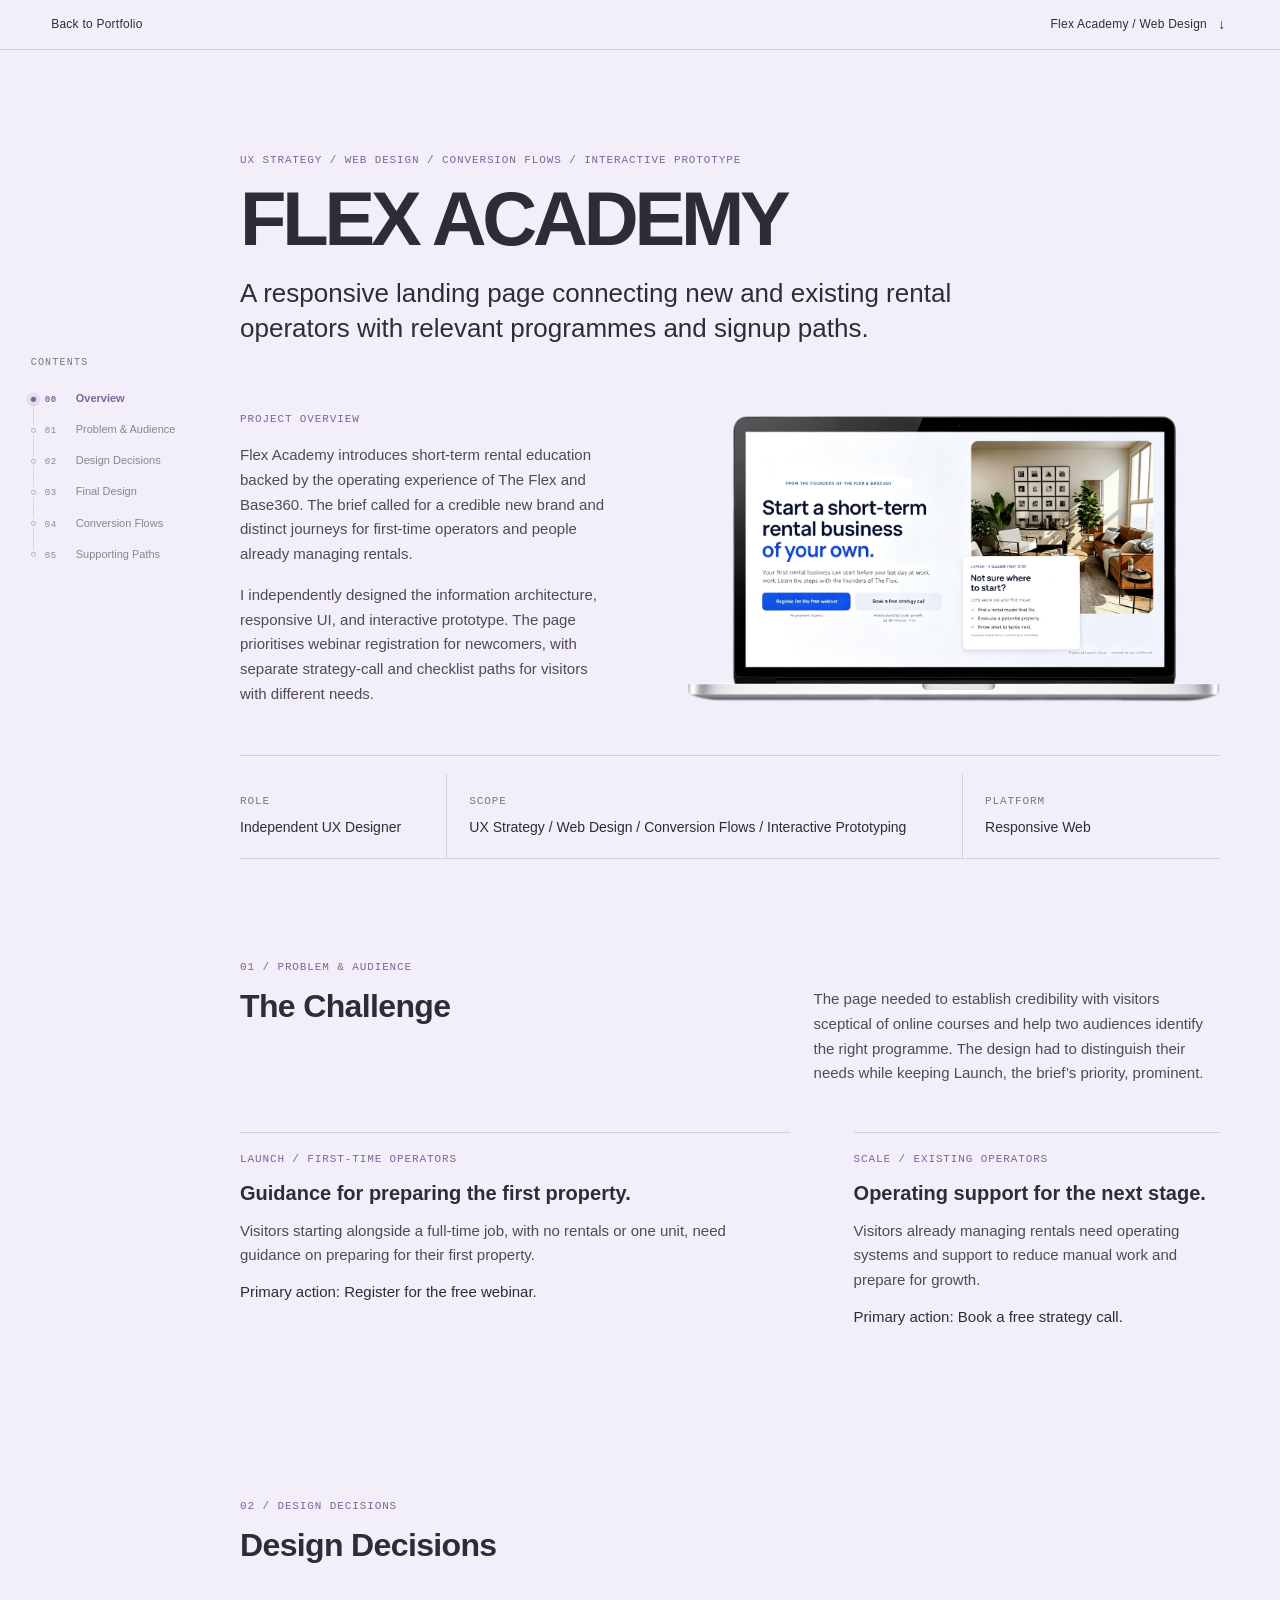
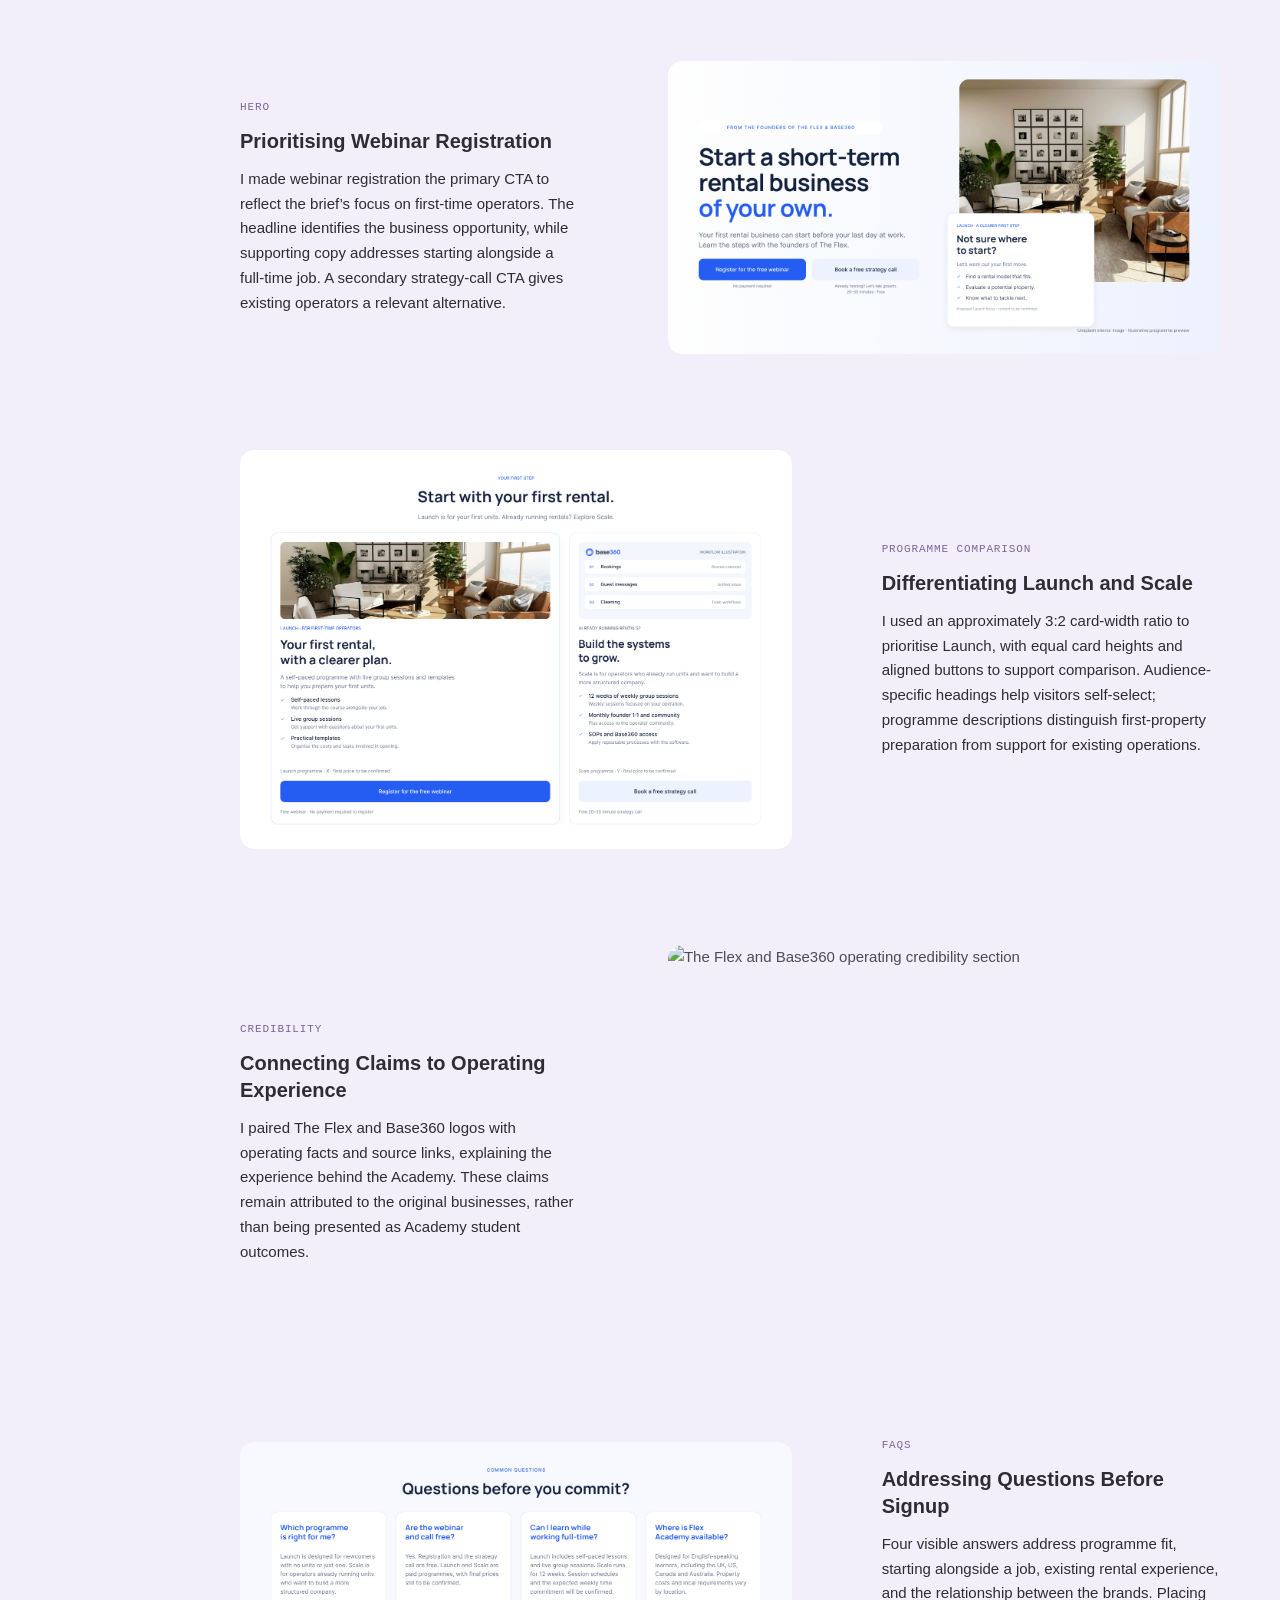
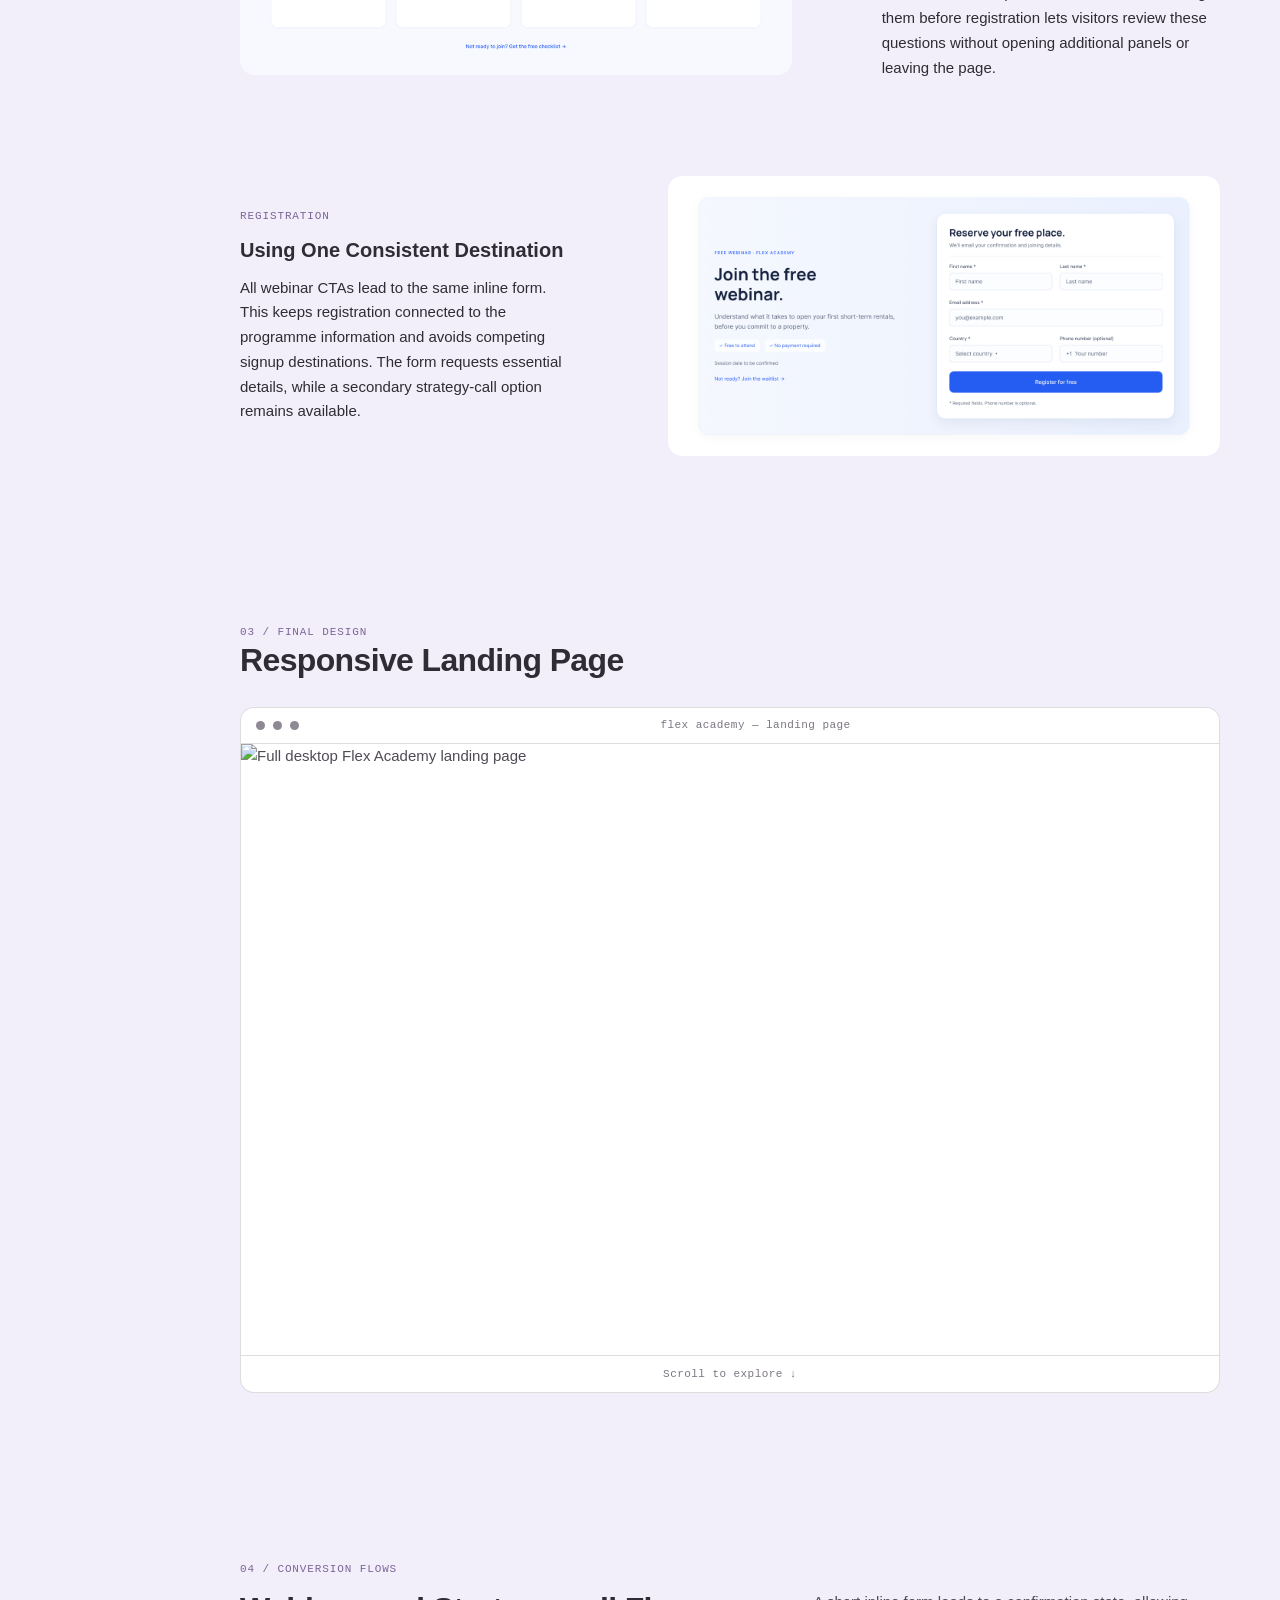
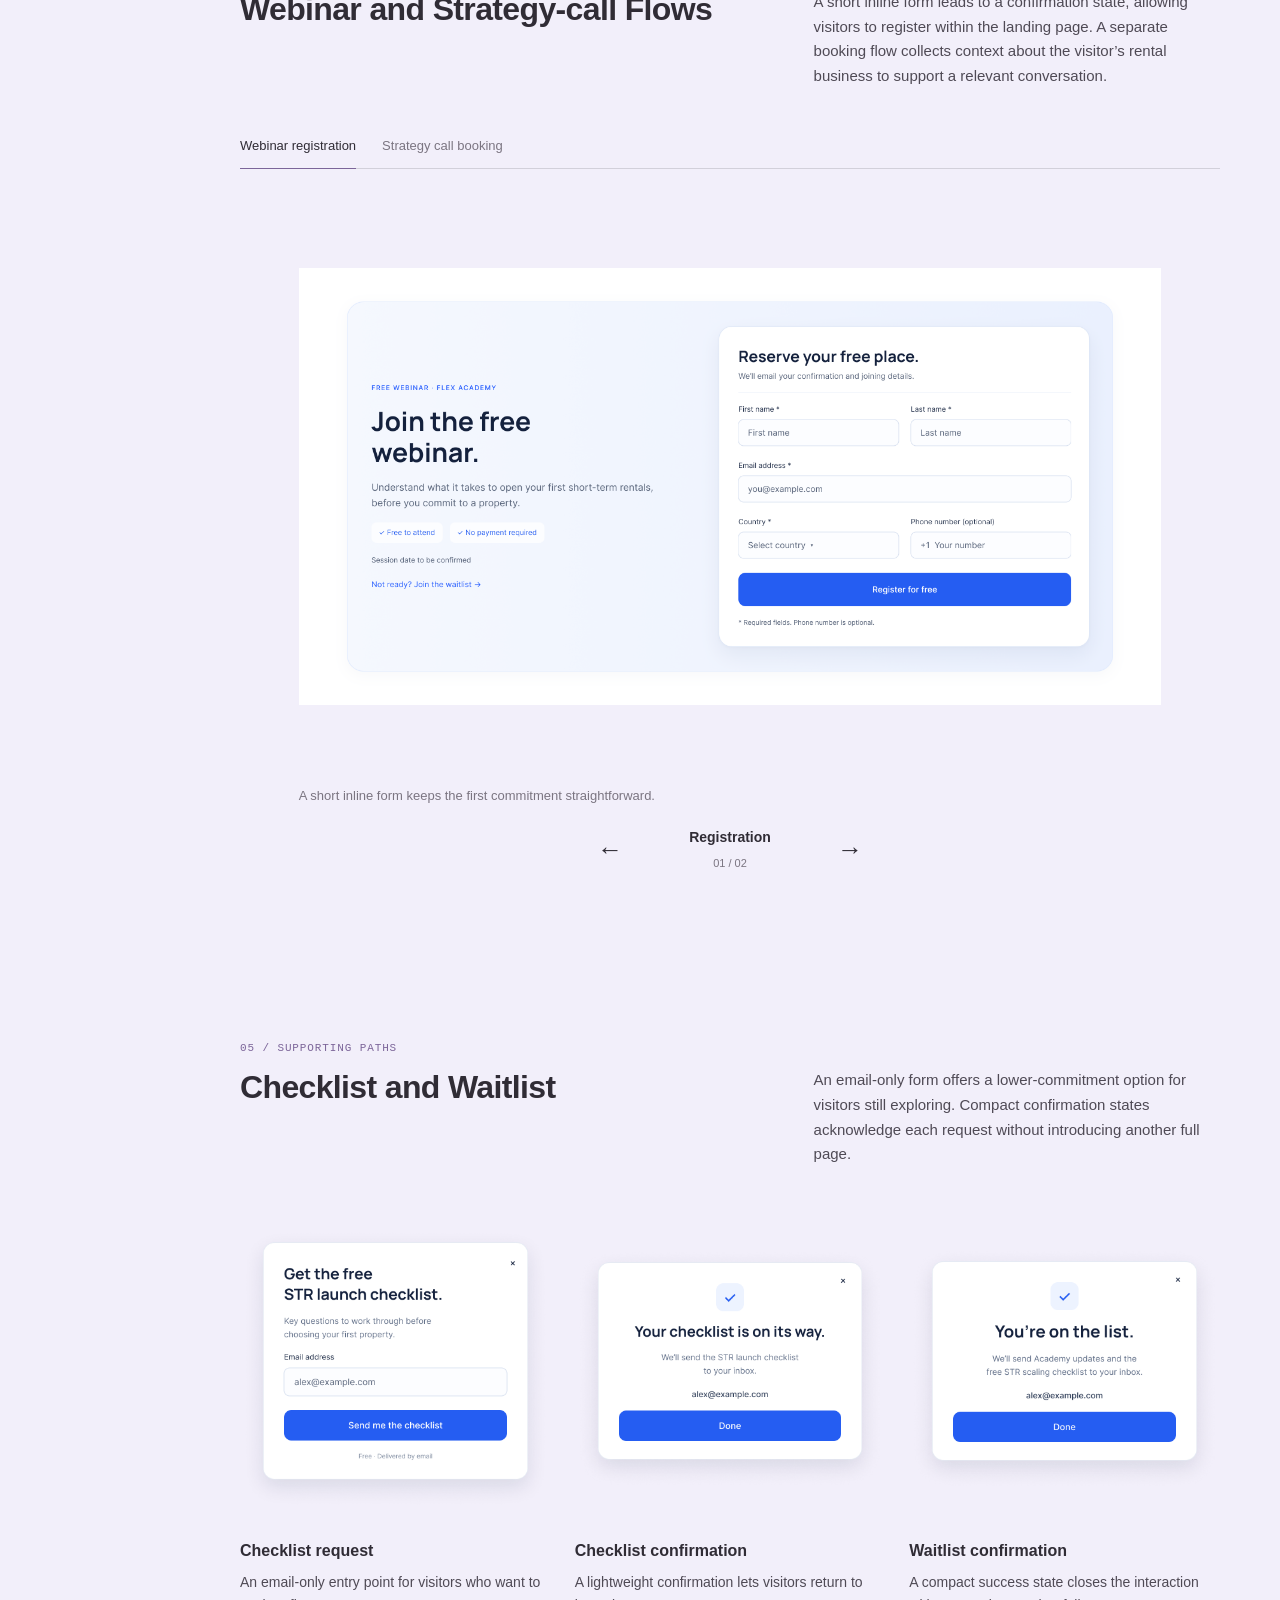
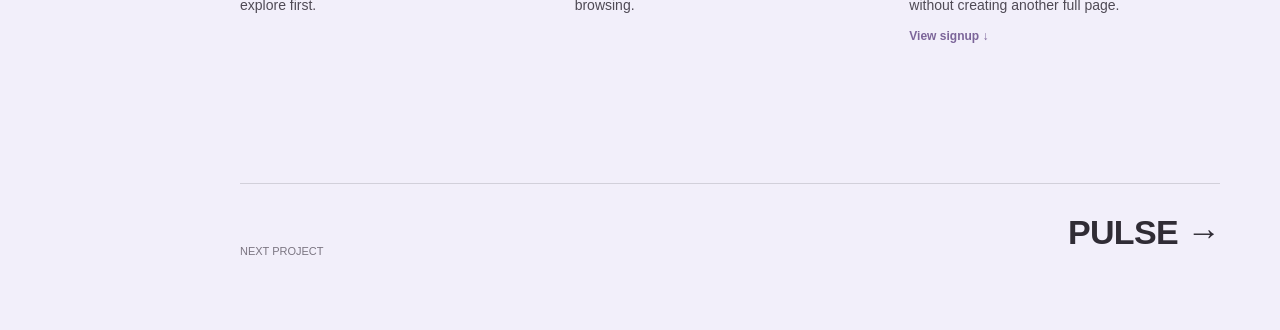
==== commit 77dcea60: "1 1" ====
--- a/flex.html
+++ b/flex.html
@@ -11,6 +11,7 @@
     <link rel="stylesheet" href="styles.css?v=20261006-flex" />
     <link rel="stylesheet" href="flex-case.css?v=20261006-context-type" />
     <link rel="stylesheet" href="project-nav.css?v=20260922-font-sync-2" />
+    <link rel="stylesheet" href="flex-editorial.css?v=20261105-ritik-restore" />
   </head>
   <body class="project-detail-page flex-page">
     <main class="project-page-shell">
@@ -28,18 +29,28 @@
         </div>
       </nav>
 
+      <nav class="flex-section-nav" aria-label="Flex Academy case study sections">
+        <p>Contents</p>
+        <a href="#flex-overview" class="is-active" data-flex-section-link aria-current="location"><span>00</span><span>Overview</span></a>
+        <a href="#flex-problem" data-flex-section-link><span>01</span><span>Problem &amp; Audience</span></a>
+        <a href="#flex-decisions" data-flex-section-link><span>02</span><span>Design Decisions</span></a>
+        <a href="#flex-final" data-flex-section-link><span>03</span><span>Final Design</span></a>
+        <a href="#flex-flows" data-flex-section-link><span>04</span><span>Conversion Flows</span></a>
+        <a href="#flex-supporting" data-flex-section-link><span>05</span><span>Supporting Paths</span></a>
+      </nav>
+
       <article class="flex-case">
-        <header class="flex-hero" aria-labelledby="flex-title">
+        <header class="flex-hero" id="flex-overview" data-flex-section aria-labelledby="flex-title">
           <div class="flex-wrap">
             <p class="flex-eyebrow flex-reveal">UX strategy / Web design / Conversion flows / Interactive prototype</p>
-            <h1 id="flex-title" class="flex-reveal-title">FLEX<br />ACADEMY</h1>
-            <p class="flex-hero__subtitle flex-reveal">Designing a clearer path to starting and scaling a rental business.</p>
+            <h1 id="flex-title" class="flex-reveal-title">FLEX ACADEMY</h1>
+            <p class="flex-hero__subtitle flex-reveal">A responsive landing page connecting new and existing rental operators with relevant programmes and signup paths.</p>
 
             <div class="flex-hero__opening">
               <div class="flex-hero__copy flex-reveal">
-                <p class="flex-label">Project context</p>
-                <p>Flex Academy helps first-time founders and early operators start and grow a short-term rental business, drawing on the experience behind The Flex and Base360. The design challenge was to introduce a new education brand to an audience sceptical of online courses, while serving two groups with different needs.</p>
-                <p>I independently designed the landing page and its conversion flows, from content structure to visual design and interactive prototyping. I prioritised newcomers starting alongside a full-time job, giving them a clear path to a free webinar, while creating a separate strategy-call journey for existing operators. To build credibility, I connected the programmes to verifiable operating experience and made the support, resources and next steps easier to understand.</p>
+                <p class="flex-label">Project Overview</p>
+                <p>Flex Academy introduces short-term rental education backed by the operating experience of The Flex and Base360. The brief called for a credible new brand and distinct journeys for first-time operators and people already managing rentals.</p>
+                <p>I independently designed the information architecture, responsive UI, and interactive prototype. The page prioritises webinar registration for newcomers, with separate strategy-call and checklist paths for visitors with different needs.</p>
               </div>
               <figure class="flex-hero__image flex-reveal" aria-label="Flex Academy landing page shown on a laptop">
                 <img src="assets/flex/flex-laptop.png" alt="Flex Academy landing page displayed on a laptop" />
@@ -47,51 +58,94 @@
             </div>
 
             <dl class="flex-meta flex-reveal" aria-label="Project scope">
-              <div><dt>Project</dt><dd>Landing Page Design</dd></div>
-              <div><dt>Scope</dt><dd>UX strategy / Web design / Conversion flows / Interactive prototype</dd></div>
-              <div><dt>Platform</dt><dd>Responsive landing page</dd></div>
+              <div><dt>Role</dt><dd>Independent UX Designer</dd></div>
+              <div><dt>Scope</dt><dd>UX Strategy / Web Design / Conversion Flows / Interactive Prototyping</dd></div>
+              <div><dt>Platform</dt><dd>Responsive Web</dd></div>
             </dl>
           </div>
         </header>
 
-        <section class="flex-section flex-audience" aria-labelledby="audience-title">
-          <div class="flex-wrap">
-            <p class="flex-index flex-reveal">01 / Audience &amp; Strategy</p>
+        <section class="flex-section flex-audience" id="flex-problem" data-flex-section aria-labelledby="audience-title">
+          <div class="flex-wrap">
+            <p class="flex-index flex-reveal">01 / Problem &amp; Audience</p>
             <div class="flex-heading-grid">
-              <h2 id="audience-title" class="flex-reveal-title">Two audiences.<br />Two levels of readiness.</h2>
-              <p class="flex-section-lead flex-reveal">The page separates first-time operators from people already running rentals, then gives each audience a next step that matches their level of commitment.</p>
+              <h2 id="audience-title" class="flex-reveal-title">The Challenge</h2>
+              <p class="flex-section-lead flex-reveal">The page needed to establish credibility with visitors sceptical of online courses and help two audiences identify the right programme. The design had to distinguish their needs while keeping Launch, the brief’s priority, prominent.</p>
             </div>
 
             <div class="flex-audience-grid flex-sequence">
               <article>
-                <p class="flex-audience__type">Launch — First-time operators</p>
-                <h3>A practical starting point before the first property.</h3>
-                <p>People starting alongside a full-time job, with no rentals or just one unit.</p>
-                <p class="flex-audience__action">Primary entry → Register for the free webinar</p>
+                <p class="flex-audience__type">Launch / First-time Operators</p>
+                <h3>Guidance for preparing the first property.</h3>
+                <p>Visitors starting alongside a full-time job, with no rentals or one unit, need guidance on preparing for their first property.</p>
+                <p class="flex-audience__action">Primary action: Register for the free webinar.</p>
               </article>
               <article>
-                <p class="flex-audience__type">Scale — Early operators</p>
-                <h3>A clearer operating system for the next stage.</h3>
-                <p>People already running a few rentals, with manual work and limited capacity making growth difficult.</p>
-                <p class="flex-audience__action">Primary entry → Book a free strategy call</p>
+                <p class="flex-audience__type">Scale / Existing Operators</p>
+                <h3>Operating support for the next stage.</h3>
+                <p>Visitors already managing rentals need operating systems and support to reduce manual work and prepare for growth.</p>
+                <p class="flex-audience__action">Primary action: Book a free strategy call.</p>
               </article>
             </div>
-
-            <div class="flex-decisions flex-sequence" aria-label="Key design decisions">
-              <article><span>01</span><h3>Prioritise the larger audience.</h3><p>Launch is the primary path. Its larger card and stronger CTA give first-time operators a clear starting point, while Scale remains easy to find.</p></article>
-              <article><span>02</span><h3>Make trust traceable.</h3><p>The page connects Flex Academy to The Flex and Base360 through verifiable operating experience, rather than relying on logos alone.</p></article>
-              <article><span>03</span><h3>Offer different levels of commitment.</h3><p>Visitors can register for a webinar, book a strategy call, or request a checklist if they are not ready to join.</p></article>
-            </div>
-          </div>
-        </section>
-
-        <section class="flex-section flex-landing" aria-labelledby="landing-title">
-          <div class="flex-wrap">
-            <p class="flex-index flex-reveal">02 / Full Experience</p>
-            <div class="flex-heading-grid">
-              <h2 id="landing-title" class="flex-reveal-title">The landing page</h2>
-              <p class="flex-section-lead flex-reveal">A single page that moves from understanding the offer to choosing the right next step.</p>
-            </div>
+          </div>
+        </section>
+
+        <section class="flex-section flex-highlights" id="flex-decisions" data-flex-section aria-labelledby="highlights-title">
+          <div class="flex-wrap">
+            <p class="flex-index flex-reveal">02 / Design Decisions</p>
+            <h2 id="highlights-title" class="flex-reveal-title">Design Decisions</h2>
+
+            <article class="flex-feature flex-feature--wide">
+              <div class="flex-feature__copy flex-reveal">
+                <p class="flex-label">Hero</p>
+                <h3>Prioritising Webinar Registration</h3>
+                <p class="flex-feature__summary">I made webinar registration the primary CTA to reflect the brief’s focus on first-time operators. The headline identifies the business opportunity, while supporting copy addresses starting alongside a full-time job. A secondary strategy-call CTA gives existing operators a relevant alternative.</p>
+              </div>
+              <figure class="flex-feature__media flex-reveal"><img src="assets/flex/hero.png" alt="Flex Academy landing page hero" /></figure>
+            </article>
+
+            <article class="flex-feature flex-feature--reverse">
+              <div class="flex-feature__copy flex-reveal">
+                <p class="flex-label">Programme Comparison</p>
+                <h3>Differentiating Launch and Scale</h3>
+                <p class="flex-feature__summary">I used an approximately 3:2 card-width ratio to prioritise Launch, with equal card heights and aligned buttons to support comparison. Audience-specific headings help visitors self-select; programme descriptions distinguish first-property preparation from support for existing operations.</p>
+              </div>
+              <figure class="flex-feature__media flex-reveal"><img src="assets/flex/choose-your-path.png" alt="Launch and Scale programme comparison" /></figure>
+            </article>
+
+            <article class="flex-feature">
+              <div class="flex-feature__copy flex-reveal">
+                <p class="flex-label">Credibility</p>
+                <h3>Connecting Claims to Operating Experience</h3>
+                <p class="flex-feature__summary">I paired The Flex and Base360 logos with operating facts and source links, explaining the experience behind the Academy. These claims remain attributed to the original businesses, rather than being presented as Academy student outcomes.</p>
+              </div>
+              <figure class="flex-feature__media flex-feature__crop flex-reveal"><img src="assets/flex/desktop-landing.png" alt="The Flex and Base360 operating credibility section" /></figure>
+            </article>
+
+            <article class="flex-feature flex-feature--reverse">
+              <div class="flex-feature__copy flex-reveal">
+                <p class="flex-label">FAQs</p>
+                <h3>Addressing Questions Before Signup</h3>
+                <p class="flex-feature__summary">Four visible answers address programme fit, starting alongside a job, existing rental experience, and the relationship between the brands. Placing them before registration lets visitors review these questions without opening additional panels or leaving the page.</p>
+              </div>
+              <figure class="flex-feature__media flex-reveal"><img src="assets/flex/faqs.png" alt="Flex Academy frequently asked questions" /></figure>
+            </article>
+
+            <article class="flex-feature">
+              <div class="flex-feature__copy flex-reveal">
+                <p class="flex-label">Registration</p>
+                <h3>Using One Consistent Destination</h3>
+                <p class="flex-feature__summary">All webinar CTAs lead to the same inline form. This keeps registration connected to the programme information and avoids competing signup destinations. The form requests essential details, while a secondary strategy-call option remains available.</p>
+              </div>
+              <figure class="flex-feature__media flex-reveal"><img src="assets/flex/webinar-registration.png" alt="Flex Academy free webinar registration section" /></figure>
+            </article>
+          </div>
+        </section>
+
+        <section class="flex-section flex-landing" id="flex-final" data-flex-section aria-labelledby="landing-title">
+          <div class="flex-wrap">
+            <p class="flex-index flex-reveal">03 / Final Design</p>
+            <h2 id="landing-title" class="flex-reveal-title">Responsive Landing Page</h2>
             <div class="flex-browser flex-reveal" aria-label="Scrollable full Flex Academy landing page">
               <div class="flex-browser__bar" aria-hidden="true"><span></span><span></span><span></span><p>flex academy — landing page</p></div>
               <div class="flex-browser__viewport" tabindex="0">
@@ -102,94 +156,12 @@
           </div>
         </section>
 
-        <section class="flex-section flex-highlights" aria-labelledby="highlights-title">
-          <div class="flex-wrap">
-            <p class="flex-index flex-reveal">03 / Key Sections</p>
-            <h2 id="highlights-title" class="flex-reveal-title">A focused path through the offer.</h2>
-
-            <article class="flex-feature flex-feature--wide">
-              <div class="flex-feature__copy flex-reveal">
-                <p class="flex-label">Hero</p>
-                <h3>Make the first step clear</h3>
-                <p class="flex-feature__summary">I designed the opening around the uncertainty of starting a rental business, with a clear offer and an accessible first step.</p>
-                <ul class="flex-feature__bullets">
-                  <li>The headline names the business visitors can build, helping newcomers quickly understand what the Academy is for.</li>
-                  <li>The supporting copy acknowledges starting alongside a full-time job, making the offer relevant to the primary audience.</li>
-                  <li>I gave webinar registration the strongest visual emphasis because Launch serves the larger market. The strategy call remains visible as a quieter alternative for existing operators.</li>
-                  <li>The apartment image connects the offer to a tangible setting, while the floating preview turns an unfamiliar programme into a few understandable starting decisions.</li>
-                </ul>
-              </div>
-              <figure class="flex-feature__media flex-reveal"><img src="assets/flex/hero.png" alt="Flex Academy landing page hero" /></figure>
-            </article>
-
-            <article class="flex-feature flex-feature--reverse">
-              <div class="flex-feature__copy flex-reveal">
-                <p class="flex-label">Launch and Scale</p>
-                <h3>Two audiences, one clear priority</h3>
-                <p class="flex-feature__summary">The offer section helps visitors recognise their stage without giving both paths equal business priority.</p>
-                <ul class="flex-feature__bullets">
-                  <li>I used an approximately 3:2 width ratio to give Launch more space, reflecting the brief’s emphasis on first-time operators.</li>
-                  <li>Scale begins with “Already running rentals?” so visitors can identify whether the programme fits their current situation.</li>
-                  <li>The cards have equal heights and aligned buttons, making the offers easy to compare while keeping the composition balanced.</li>
-                  <li>Each card connects programme features to a practical need. Launch focuses on preparation and first units; Scale focuses on operating systems, founder support and growth. The images reinforce that distinction.</li>
-                </ul>
-              </div>
-              <figure class="flex-feature__media flex-reveal"><img src="assets/flex/choose-your-path.png" alt="Launch and Scale programme comparison" /></figure>
-            </article>
-
-            <article class="flex-feature">
-              <div class="flex-feature__copy flex-reveal">
-                <p class="flex-label">Evidence</p>
-                <h3>Give the brand connection substance</h3>
-                <p class="flex-feature__summary">I added evidence beneath The Flex and Base360 logos to explain why their experience is relevant to the Academy.</p>
-                <ul class="flex-feature__bullets">
-                  <li>Logos establish a relationship, but they do not explain what qualifies the team to teach. The supporting facts make that relationship meaningful.</li>
-                  <li>The Flex’s operating footprint and corporate housing partnerships show experience running a rental business, while Base360 demonstrates the systems built to support those operations.</li>
-                  <li>I used blue numbers, restrained borders and short descriptions to make the evidence easy to scan without overpowering the main offer.</li>
-                  <li>Source links let visitors explore the original businesses. I kept the claims tied to those businesses and avoided presenting them as Academy student outcomes.</li>
-                </ul>
-              </div>
-              <figure class="flex-feature__media flex-feature__crop flex-reveal"><img src="assets/flex/desktop-landing.png" alt="The Flex and Base360 operating credibility section" /></figure>
-            </article>
-
-            <article class="flex-feature flex-feature--reverse">
-              <div class="flex-feature__copy flex-reveal">
-                <p class="flex-label">Questions</p>
-                <h3>Address hesitation before registration</h3>
-                <p class="flex-feature__summary">I included a dedicated question section because visitors may understand the offer and still need reassurance before sharing their information.</p>
-                <ul class="flex-feature__bullets">
-                  <li>The questions address programme fit, starting alongside a job, existing rental experience and the relationship between the three brands.</li>
-                  <li>Placing this section before the registration form gives visitors a chance to resolve uncertainty at the moment it matters.</li>
-                  <li>Four visible cards keep the answers accessible without requiring repeated clicks. Blue question headings and muted answers create a clear reading hierarchy.</li>
-                  <li>The checklist link offers a smaller next step for visitors who are not ready to register or book a call. I kept it as a lightweight text link so it supports the main conversion paths without competing with them.</li>
-                </ul>
-              </div>
-              <figure class="flex-feature__media flex-reveal"><img src="assets/flex/faqs.png" alt="Flex Academy frequently asked questions" /></figure>
-            </article>
-
-            <article class="flex-feature">
-              <div class="flex-feature__copy flex-reveal">
-                <p class="flex-label">Webinar registration</p>
-                <h3>Keep the next step in context</h3>
-                <p class="flex-feature__summary">I kept webinar registration inside the landing page so visitors can act without losing the context that helped them decide.</p>
-                <ul class="flex-feature__bullets">
-                  <li>Every webinar CTA leads to the same registration area, creating one predictable destination instead of several competing forms.</li>
-                  <li>The form asks for only the information needed at this stage, keeping the first commitment focused and understandable.</li>
-                  <li>The heading restates the practical value of the webinar before the form, so the request for information remains connected to a clear benefit.</li>
-                  <li>The strategy-call option stays secondary, preserving an alternative for existing operators without weakening the primary Launch journey.</li>
-                </ul>
-              </div>
-              <figure class="flex-feature__media flex-reveal"><img src="assets/flex/webinar-registration.png" alt="Flex Academy free webinar registration section" /></figure>
-            </article>
-          </div>
-        </section>
-
-        <section class="flex-section flex-flow" aria-labelledby="flow-title">
+        <section class="flex-section flex-flow" id="flex-flows" data-flex-section aria-labelledby="flow-title">
           <div class="flex-wrap">
             <p class="flex-index flex-reveal">04 / Conversion Flows</p>
             <div class="flex-heading-grid">
-              <h2 id="flow-title" class="flex-reveal-title">Different paths.<br />One clear next step.</h2>
-              <p class="flex-section-lead flex-reveal">The prototype keeps webinar registration lightweight while giving strategy-call visitors enough structure to choose a useful conversation.</p>
+              <h2 id="flow-title" class="flex-reveal-title">Webinar and Strategy-call Flows</h2>
+              <p class="flex-section-lead flex-reveal">A short inline form leads to a confirmation state, allowing visitors to register within the landing page. A separate booking flow collects context about the visitor’s rental business to support a relevant conversation.</p>
             </div>
 
             <div class="flex-flow-player flex-reveal" data-flex-flow tabindex="0">
@@ -210,12 +182,12 @@
           </div>
         </section>
 
-        <section class="flex-section flex-lightweight" aria-labelledby="lightweight-title">
-          <div class="flex-wrap">
-            <p class="flex-index flex-reveal">05 / Lightweight Conversion</p>
+        <section class="flex-section flex-lightweight" id="flex-supporting" data-flex-section aria-labelledby="lightweight-title">
+          <div class="flex-wrap">
+            <p class="flex-index flex-reveal">05 / Supporting Paths</p>
             <div class="flex-heading-grid">
-              <h2 id="lightweight-title" class="flex-reveal-title">A smaller next step</h2>
-              <p class="flex-section-lead flex-reveal">Visitors who are not ready for a webinar or call can still stay connected through a checklist or waitlist.</p>
+              <h2 id="lightweight-title" class="flex-reveal-title">Checklist and Waitlist</h2>
+              <p class="flex-section-lead flex-reveal">An email-only form offers a lower-commitment option for visitors still exploring. Compact confirmation states acknowledge each request without introducing another full page.</p>
             </div>
 
             <div class="flex-overlay-grid flex-sequence">
@@ -240,6 +212,7 @@
 
     <script src="script.js?v=20261006-flex"></script>
     <script src="flex-case.js?v=20261006-flex"></script>
+    <script src="flex-editorial.js?v=20261105-left-nav"></script>
     <script src="project-nav.js?v=20260922-dropdown"></script>
   </body>
 </html>
--- a/flex-editorial.css
+++ b/flex-editorial.css
@@ -0,0 +1,906 @@
+:root {
+  --flex-bg: #f2effa;
+  --flex-ink: #302c35;
+  --flex-body: #4f4a55;
+  --flex-muted: #7b7581;
+  --flex-accent: #7c6599;
+  --flex-line: rgba(48, 44, 53, 0.16);
+  --flex-wide: 1160px;
+  --flex-reading: 700px;
+  --flex-radius: 14px;
+}
+
+html {
+  background: var(--flex-bg);
+}
+
+body.flex-page {
+  margin: 0;
+  overflow-x: hidden;
+  background: var(--flex-bg) !important;
+  color: var(--flex-body);
+  font-family: Inter, "Helvetica Neue", Arial, sans-serif;
+  font-size: 15px;
+  font-weight: 400;
+  line-height: 1.65;
+  letter-spacing: 0;
+}
+
+.flex-page *,
+.flex-page *::before,
+.flex-page *::after {
+  box-sizing: border-box;
+}
+
+.flex-page img {
+  display: block;
+  max-width: 100%;
+}
+
+.flex-page figure,
+.flex-page p,
+.flex-page h1,
+.flex-page h2,
+.flex-page h3,
+.flex-page dl,
+.flex-page dd {
+  margin: 0;
+}
+
+.flex-page .project-page-nav {
+  min-height: 50px;
+  padding: 14px clamp(20px, 4vw, 56px);
+  border-bottom: 1px solid var(--flex-line);
+  background: rgba(242, 239, 250, 0.9) !important;
+  color: var(--flex-ink);
+}
+
+.flex-page .project-page-nav > a,
+.flex-page .project-switcher__toggle,
+.flex-page .project-switcher__links a {
+  color: var(--flex-ink);
+  font-family: inherit;
+  font-size: 12px;
+  font-weight: 500;
+  line-height: 1.3;
+  letter-spacing: 0.02em;
+  text-transform: none;
+}
+
+.flex-page .project-switcher__links {
+  gap: 6px;
+}
+
+.flex-page .project-switcher__links a {
+  opacity: 0.52;
+}
+
+.flex-page .project-switcher__links a:hover,
+.flex-page .project-switcher__links a:focus-visible,
+.flex-page .project-switcher__links a[aria-current="page"] {
+  opacity: 1;
+}
+
+.flex-page .flex-case {
+  background: var(--flex-bg);
+}
+
+.flex-page [data-flex-section] {
+  scroll-margin-top: 84px;
+}
+
+.flex-section-nav {
+  position: fixed;
+  top: 50%;
+  left: clamp(22px, 2.4vw, 42px);
+  z-index: 80;
+  display: grid;
+  width: 176px;
+  gap: 2px;
+  color: var(--flex-muted);
+  font-family: Inter, "Helvetica Neue", Arial, sans-serif;
+  transform: translateY(-44%);
+}
+
+.flex-section-nav > p {
+  margin: 0 0 12px;
+  color: var(--flex-muted);
+  font-family: "SFMono-Regular", Consolas, "Liberation Mono", monospace;
+  font-size: 10px;
+  font-weight: 500;
+  line-height: 1.4;
+  letter-spacing: 0.12em;
+  text-transform: uppercase;
+}
+
+.flex-section-nav a {
+  position: relative;
+  display: grid;
+  grid-template-columns: 24px minmax(0, 1fr);
+  gap: 7px;
+  align-items: baseline;
+  padding: 7px 0 7px 14px;
+  color: #8a8490;
+  font-size: 11px;
+  font-weight: 400;
+  line-height: 1.35;
+  text-decoration: none;
+  transition: color 180ms ease, transform 180ms ease;
+}
+
+.flex-section-nav a::before {
+  content: "";
+  position: absolute;
+  top: 50%;
+  left: 0;
+  width: 5px;
+  height: 5px;
+  border: 1px solid rgba(124, 101, 153, 0.42);
+  border-radius: 50%;
+  background: var(--flex-bg);
+  transform: translateY(-50%);
+  transition: background-color 180ms ease, box-shadow 180ms ease, transform 180ms ease;
+}
+
+.flex-section-nav a:not(:last-child)::after {
+  content: "";
+  position: absolute;
+  top: calc(50% + 4px);
+  bottom: calc(-50% + 3px);
+  left: 2px;
+  width: 1px;
+  background: rgba(124, 101, 153, 0.18);
+}
+
+.flex-section-nav a span:first-child {
+  font-family: "SFMono-Regular", Consolas, "Liberation Mono", monospace;
+  font-size: 9px;
+  letter-spacing: 0.07em;
+}
+
+.flex-section-nav a:hover,
+.flex-section-nav a:focus-visible,
+.flex-section-nav a.is-active {
+  color: var(--flex-accent);
+  outline: none;
+}
+
+.flex-section-nav a:hover,
+.flex-section-nav a:focus-visible {
+  transform: translateX(3px);
+}
+
+.flex-section-nav a.is-active {
+  font-weight: 600;
+}
+
+.flex-section-nav a.is-active::before {
+  background: var(--flex-accent);
+  box-shadow: 0 0 0 4px rgba(124, 101, 153, 0.12);
+  transform: translateY(-50%) scale(1.06);
+}
+
+.flex-page .flex-wrap {
+  width: min(calc(100% - 64px), var(--flex-wide));
+  margin-inline: auto;
+}
+
+@media (min-width: 1100px) {
+  .flex-page .flex-wrap {
+    width: min(calc(100% - 300px), 1100px);
+    margin-right: auto;
+    margin-left: max(240px, calc((100% - 1100px) / 2));
+  }
+}
+
+.flex-page .flex-eyebrow,
+.flex-page .flex-index,
+.flex-page .flex-label,
+.flex-page .flex-audience__type {
+  color: var(--flex-accent);
+  font-family: "SFMono-Regular", Consolas, "Liberation Mono", monospace;
+  font-size: 11px;
+  font-weight: 500;
+  line-height: 1.5;
+  letter-spacing: 0.08em;
+  text-transform: uppercase;
+}
+
+/* Project introduction */
+.flex-page .flex-hero {
+  padding: clamp(76px, 8vw, 112px) 0 44px;
+}
+
+.flex-page .flex-hero h1 {
+  position: relative;
+  z-index: 2;
+  max-width: none;
+  margin-top: 14px;
+  color: var(--flex-ink);
+  font-family: Inter, "Helvetica Neue", Arial, sans-serif;
+  font-size: clamp(52px, 6.3vw, 76px);
+  font-weight: 800;
+  line-height: 0.94;
+  letter-spacing: -0.055em;
+  white-space: nowrap;
+}
+
+.flex-page .flex-hero__subtitle {
+  position: relative;
+  z-index: 2;
+  max-width: 720px;
+  margin-top: 22px;
+  color: var(--flex-ink);
+  font-size: clamp(20px, 2.1vw, 26px);
+  font-weight: 500;
+  line-height: 1.35;
+}
+
+.flex-page .flex-hero__opening {
+  position: relative;
+  z-index: 2;
+  display: grid;
+  grid-template-columns: minmax(280px, 0.82fr) minmax(420px, 1.18fr);
+  align-items: center;
+  gap: clamp(40px, 6vw, 80px);
+  margin-top: clamp(42px, 5vw, 68px);
+}
+
+.flex-page .flex-hero__copy {
+  display: grid;
+  align-content: center;
+  gap: 16px;
+  max-width: 520px;
+}
+
+.flex-page .flex-hero__copy p:not(.flex-label) {
+  color: var(--flex-body);
+  font-size: 15px;
+  font-weight: 400;
+  line-height: 1.65;
+}
+
+.flex-page .flex-hero__image {
+  justify-self: end;
+  width: 100%;
+}
+
+.flex-page .flex-hero__image img {
+  width: 100%;
+  height: auto;
+  border-radius: var(--flex-radius);
+}
+
+.flex-page .flex-meta {
+  display: grid;
+  grid-template-columns: 0.8fr 2fr 1fr;
+  gap: 0;
+  margin-top: 48px;
+  border-top: 1px solid var(--flex-line);
+  border-bottom: 1px solid var(--flex-line);
+}
+
+.flex-page .flex-meta > div {
+  display: grid;
+  align-content: start;
+  gap: 7px;
+  min-width: 0;
+  padding: 18px 22px 20px 0;
+}
+
+.flex-page .flex-meta > div + div {
+  padding-left: 22px;
+  border-left: 1px solid var(--flex-line);
+}
+
+.flex-page .flex-meta dt {
+  color: var(--flex-muted);
+  font-family: "SFMono-Regular", Consolas, "Liberation Mono", monospace;
+  font-size: 11px;
+  font-weight: 500;
+  letter-spacing: 0.08em;
+  text-transform: uppercase;
+}
+
+.flex-page .flex-meta dd {
+  color: var(--flex-ink);
+  font-size: 14px;
+  font-weight: 500;
+  line-height: 1.5;
+}
+
+/* Shared section rhythm */
+.flex-page .flex-section {
+  padding: 84px 0;
+}
+
+.flex-page .flex-hero + .flex-section {
+  padding-top: 56px;
+}
+
+.flex-page .flex-heading-grid {
+  display: grid;
+  grid-template-columns: minmax(0, 1.1fr) minmax(300px, 0.9fr);
+  align-items: start;
+  gap: clamp(36px, 6vw, 84px);
+  margin-top: 12px;
+}
+
+.flex-page .flex-section h2,
+.flex-page .flex-ending h2 {
+  max-width: 780px;
+  color: var(--flex-ink);
+  font-family: inherit;
+  font-size: clamp(28px, 3.2vw, 32px);
+  font-weight: 600;
+  line-height: 1.2;
+  letter-spacing: -0.02em;
+}
+
+.flex-page .flex-section-lead,
+.flex-page .flex-ending__copy {
+  max-width: var(--flex-reading);
+  color: var(--flex-body);
+  font-size: 15px;
+  font-weight: 400;
+  line-height: 1.65;
+}
+
+/* Audience and design decisions */
+.flex-page .flex-audience-grid {
+  display: grid;
+  grid-template-columns: 3fr 2fr;
+  gap: clamp(32px, 5vw, 64px);
+  margin-top: 46px;
+}
+
+.flex-page .flex-audience-grid article {
+  padding-top: 18px;
+  border-top: 1px solid var(--flex-line);
+}
+
+.flex-page .flex-audience-grid h3 {
+  max-width: 520px;
+  margin-top: 12px;
+  color: var(--flex-ink);
+  font-size: clamp(18px, 2vw, 20px);
+  font-weight: 600;
+  line-height: 1.35;
+}
+
+.flex-page .flex-audience-grid article > p:not(.flex-audience__type) {
+  max-width: 560px;
+  margin-top: 12px;
+  color: var(--flex-body);
+  font-size: 15px;
+  line-height: 1.65;
+}
+
+.flex-page .flex-audience__action {
+  color: var(--flex-ink) !important;
+  font-weight: 500;
+}
+
+.flex-page .flex-decisions {
+  display: grid;
+  grid-template-columns: repeat(3, minmax(0, 1fr));
+  gap: 30px;
+  margin-top: 52px;
+}
+
+.flex-page .flex-decisions article {
+  padding-top: 16px;
+  border-top: 1px solid var(--flex-line);
+}
+
+.flex-page .flex-decisions span {
+  color: var(--flex-accent);
+  font-family: "SFMono-Regular", Consolas, "Liberation Mono", monospace;
+  font-size: 11px;
+  font-weight: 500;
+}
+
+.flex-page .flex-decisions h3 {
+  margin-top: 14px;
+  color: var(--flex-ink);
+  font-size: 18px;
+  font-weight: 600;
+  line-height: 1.35;
+}
+
+.flex-page .flex-decisions p {
+  margin-top: 10px;
+  color: var(--flex-body);
+  font-size: 15px;
+  line-height: 1.65;
+}
+
+/* Full-page preview */
+.flex-page .flex-browser {
+  width: 100%;
+  margin: 28px 0 0;
+  overflow: hidden;
+  border: 1px solid var(--flex-line);
+  border-radius: var(--flex-radius);
+  background: #fff;
+}
+
+.flex-page .flex-browser__bar {
+  height: 36px;
+  border-bottom: 1px solid var(--flex-line);
+  background: rgba(255, 255, 255, 0.68);
+}
+
+.flex-page .flex-browser__bar p,
+.flex-page .flex-browser__hint {
+  color: var(--flex-muted);
+  font-family: "SFMono-Regular", Consolas, "Liberation Mono", monospace;
+  font-size: 11px;
+  font-weight: 500;
+  letter-spacing: 0.04em;
+  text-transform: none;
+}
+
+.flex-page .flex-browser__viewport {
+  aspect-ratio: 16 / 10;
+}
+
+.flex-page .flex-browser__hint {
+  padding: 9px 14px;
+  border-top: 1px solid var(--flex-line);
+}
+
+/* Image and explanation groups */
+.flex-page .flex-highlights > .flex-wrap > h2 {
+  margin-top: 12px;
+}
+
+.flex-page .flex-feature,
+.flex-page .flex-feature--reverse {
+  display: grid;
+  grid-template-columns: minmax(260px, 0.38fr) minmax(0, 0.62fr);
+  align-items: center;
+  gap: clamp(42px, 7vw, 92px);
+  margin-top: clamp(70px, 8vw, 96px);
+}
+
+.flex-page .flex-feature--reverse {
+  grid-template-columns: minmax(0, 0.62fr) minmax(260px, 0.38fr);
+}
+
+.flex-page .flex-feature--reverse .flex-feature__copy {
+  order: 2;
+}
+
+.flex-page .flex-feature--reverse .flex-feature__media {
+  order: 1;
+}
+
+.flex-page .flex-feature__copy {
+  display: grid;
+  gap: 12px;
+  max-width: 560px;
+}
+
+.flex-page .flex-feature__copy h3 {
+  color: var(--flex-ink);
+  font-size: clamp(18px, 2vw, 20px);
+  font-weight: 600;
+  line-height: 1.35;
+}
+
+.flex-page .flex-feature__summary {
+  color: var(--flex-ink);
+  font-size: 15px;
+  font-weight: 400;
+  line-height: 1.65;
+}
+
+.flex-page .flex-feature__bullets {
+  display: grid;
+  gap: 9px;
+  margin: 2px 0 0;
+  padding: 0;
+  color: var(--flex-body);
+  font-size: 14px;
+  line-height: 1.65;
+  list-style: none;
+}
+
+.flex-page .flex-feature__bullets li {
+  position: relative;
+  padding-left: 16px;
+}
+
+.flex-page .flex-feature__bullets li::before {
+  content: "•";
+  position: absolute;
+  top: 0;
+  left: 0;
+  color: var(--flex-accent);
+}
+
+.flex-page .flex-feature__media {
+  min-width: 0;
+  overflow: hidden;
+  border-radius: var(--flex-radius);
+}
+
+.flex-page .flex-feature__media img {
+  width: 100%;
+  height: auto;
+  border-radius: inherit;
+}
+
+.flex-page .flex-feature__crop {
+  height: clamp(300px, 31vw, 410px);
+}
+
+.flex-page .flex-feature__crop img {
+  width: 100%;
+  height: 100%;
+  object-fit: cover;
+  object-position: center 67%;
+}
+
+/* Conversion flow */
+.flex-page .flex-flow-player {
+  margin-top: 46px;
+}
+
+.flex-page .flex-flow-tabs {
+  display: flex;
+  gap: 26px;
+  border-bottom: 1px solid var(--flex-line);
+}
+
+.flex-page .flex-flow-tabs button {
+  padding: 0 0 12px;
+  color: var(--flex-muted);
+  font-family: inherit;
+  font-size: 13px;
+  font-weight: 500;
+}
+
+.flex-page .flex-flow-tabs button[aria-selected="true"] {
+  color: var(--flex-ink);
+}
+
+.flex-page .flex-flow-tabs button[aria-selected="true"]::after {
+  height: 1px;
+  background: var(--flex-accent);
+}
+
+.flex-page .flex-flow-stage {
+  width: min(88%, 920px);
+  margin-top: 30px;
+  overflow: hidden;
+  border-radius: var(--flex-radius);
+}
+
+.flex-page .flex-flow-stage img {
+  border-radius: inherit;
+}
+
+.flex-page .flex-flow-description {
+  width: min(88%, 920px);
+  margin-top: 12px;
+  color: var(--flex-muted);
+  font-size: 13px;
+  line-height: 1.55;
+}
+
+.flex-page .flex-flow-controls {
+  margin-top: 20px;
+}
+
+.flex-page .flex-flow-controls strong {
+  color: var(--flex-ink);
+  font-size: 14px;
+  font-weight: 600;
+}
+
+.flex-page .flex-flow-controls span {
+  color: var(--flex-muted);
+  font-size: 11px;
+  font-weight: 500;
+}
+
+/* Supporting paths */
+.flex-page .flex-overlay-grid {
+  display: grid;
+  grid-template-columns: repeat(3, minmax(0, 1fr));
+  gap: 24px;
+  margin-top: 46px;
+}
+
+.flex-page .flex-overlay-grid figure > div {
+  overflow: hidden;
+  border-radius: var(--flex-radius);
+}
+
+.flex-page .flex-overlay-grid img {
+  border-radius: inherit;
+}
+
+.flex-page .flex-overlay-grid figcaption {
+  gap: 7px;
+  padding-top: 14px;
+  border: 0;
+}
+
+.flex-page .flex-overlay-grid strong {
+  color: var(--flex-ink);
+  font-size: 16px;
+  font-weight: 600;
+}
+
+.flex-page .flex-overlay-grid span {
+  color: var(--flex-body);
+  font-size: 14px;
+  line-height: 1.6;
+}
+
+.flex-page .flex-inline-button {
+  color: var(--flex-accent);
+  font-family: inherit;
+  font-size: 12px;
+  font-weight: 600;
+}
+
+.flex-page .flex-waitlist-detail {
+  overflow: hidden;
+  border-radius: var(--flex-radius);
+}
+
+.flex-page .flex-waitlist-detail img {
+  border-radius: inherit;
+}
+
+.flex-page .flex-ending {
+  padding: 52px 0 70px;
+}
+
+.flex-page .flex-next {
+  border-top: 1px solid var(--flex-line);
+}
+
+.flex-page .flex-next span {
+  color: var(--flex-muted);
+  font-size: 11px;
+  font-weight: 500;
+}
+
+.flex-page .flex-next strong {
+  color: var(--flex-ink);
+  font-family: inherit;
+  font-size: clamp(24px, 3vw, 34px);
+  font-weight: 600;
+  letter-spacing: -0.02em;
+}
+
+@media (max-width: 860px) {
+  .flex-page .flex-wrap {
+    width: min(calc(100% - 40px), var(--flex-wide));
+  }
+
+  .flex-page .flex-hero__opening,
+  .flex-page .flex-heading-grid,
+  .flex-page .flex-feature,
+  .flex-page .flex-feature--reverse {
+    grid-template-columns: 1fr;
+  }
+
+  .flex-page .flex-hero__image {
+    order: 1;
+    justify-self: stretch;
+    width: min(100%, 680px);
+  }
+
+  .flex-page .flex-hero__copy {
+    order: 2;
+    max-width: var(--flex-reading);
+  }
+
+  .flex-page .flex-feature--reverse .flex-feature__copy,
+  .flex-page .flex-feature--reverse .flex-feature__media {
+    order: initial;
+  }
+
+  .flex-page .flex-feature__copy {
+    max-width: var(--flex-reading);
+  }
+
+  .flex-page .flex-meta {
+    grid-template-columns: repeat(2, 1fr);
+  }
+
+  .flex-page .flex-meta > div:last-child {
+    grid-column: 1 / -1;
+    padding-left: 0;
+    border-top: 1px solid var(--flex-line);
+    border-left: 0;
+  }
+}
+
+@media (max-width: 1099px) {
+  .flex-section-nav {
+    position: sticky;
+    top: 50px;
+    z-index: 79;
+    display: flex;
+    width: 100%;
+    gap: 18px;
+    padding: 10px 20px;
+    overflow-x: auto;
+    border-bottom: 1px solid var(--flex-line);
+    background: rgba(242, 239, 250, 0.94);
+    scrollbar-width: none;
+    transform: none;
+    backdrop-filter: blur(14px);
+    -webkit-backdrop-filter: blur(14px);
+  }
+
+  .flex-section-nav::-webkit-scrollbar {
+    display: none;
+  }
+
+  .flex-section-nav > p {
+    display: none;
+  }
+
+  .flex-section-nav a {
+    flex: 0 0 auto;
+    grid-template-columns: auto auto;
+    gap: 6px;
+    padding: 4px 0;
+    white-space: nowrap;
+  }
+
+  .flex-section-nav a::before,
+  .flex-section-nav a::after {
+    display: none;
+  }
+
+  .flex-page [data-flex-section] {
+    scroll-margin-top: 102px;
+  }
+}
+
+@media (max-width: 620px) {
+  body.flex-page {
+    font-size: 15px;
+  }
+
+  .flex-page .project-page-nav {
+    padding-inline: 14px;
+  }
+
+  .flex-page .project-page-nav > a,
+  .flex-page .project-switcher__toggle,
+  .flex-page .project-switcher__links a {
+    font-size: 11px;
+  }
+
+  .flex-page .project-switcher__toggle > span:first-child {
+    max-width: 150px;
+    overflow: hidden;
+    text-overflow: ellipsis;
+    white-space: nowrap;
+  }
+
+  .flex-page .flex-wrap {
+    width: min(calc(100% - 28px), var(--flex-wide));
+  }
+
+  .flex-page .flex-hero {
+    padding: 56px 0 30px;
+  }
+
+  .flex-page .flex-hero h1 {
+    font-size: clamp(34px, 10.5vw, 44px);
+  }
+
+  .flex-page .flex-hero__opening {
+    gap: 28px;
+    margin-top: 32px;
+  }
+
+  .flex-page .flex-meta,
+  .flex-page .flex-audience-grid,
+  .flex-page .flex-decisions,
+  .flex-page .flex-overlay-grid {
+    grid-template-columns: 1fr;
+  }
+
+  .flex-page .flex-meta > div,
+  .flex-page .flex-meta > div + div,
+  .flex-page .flex-meta > div:last-child {
+    grid-column: auto;
+    padding: 14px 0;
+    border-top: 0;
+    border-left: 0;
+  }
+
+  .flex-page .flex-meta > div + div {
+    border-top: 1px solid var(--flex-line);
+  }
+
+  .flex-page .flex-section {
+    padding: 64px 0;
+  }
+
+  .flex-page .flex-hero + .flex-section {
+    padding-top: 44px;
+  }
+
+  .flex-page .flex-heading-grid {
+    gap: 14px;
+  }
+
+  .flex-page .flex-audience-grid,
+  .flex-page .flex-decisions {
+    gap: 30px;
+    margin-top: 36px;
+  }
+
+  .flex-page .flex-browser {
+    margin-top: 32px;
+  }
+
+  .flex-page .flex-browser__viewport {
+    aspect-ratio: 4 / 5;
+  }
+
+  .flex-page .flex-feature,
+  .flex-page .flex-feature--reverse {
+    gap: 24px;
+    margin-top: 58px;
+  }
+
+  .flex-page .flex-feature .flex-feature__media,
+  .flex-page .flex-feature--reverse .flex-feature__media {
+    order: 1;
+  }
+
+  .flex-page .flex-feature .flex-feature__copy,
+  .flex-page .flex-feature--reverse .flex-feature__copy {
+    order: 2;
+  }
+
+  .flex-page .flex-feature__crop {
+    height: 280px;
+  }
+
+  .flex-page .flex-flow-tabs {
+    gap: 18px;
+    overflow-x: auto;
+  }
+
+  .flex-page .flex-flow-tabs button {
+    flex: 0 0 auto;
+  }
+
+  .flex-page .flex-flow-stage,
+  .flex-page .flex-flow-description {
+    width: 100%;
+  }
+
+  .flex-page .flex-flow-stage {
+    aspect-ratio: 4 / 3;
+  }
+
+  .flex-page .flex-overlay-grid {
+    gap: 34px;
+  }
+}
+
+@media (prefers-reduced-motion: reduce) {
+  .flex-page *,
+  .flex-page *::before,
+  .flex-page *::after {
+    animation-duration: 1ms !important;
+    transition-duration: 1ms !important;
+    scroll-behavior: auto !important;
+  }
+}
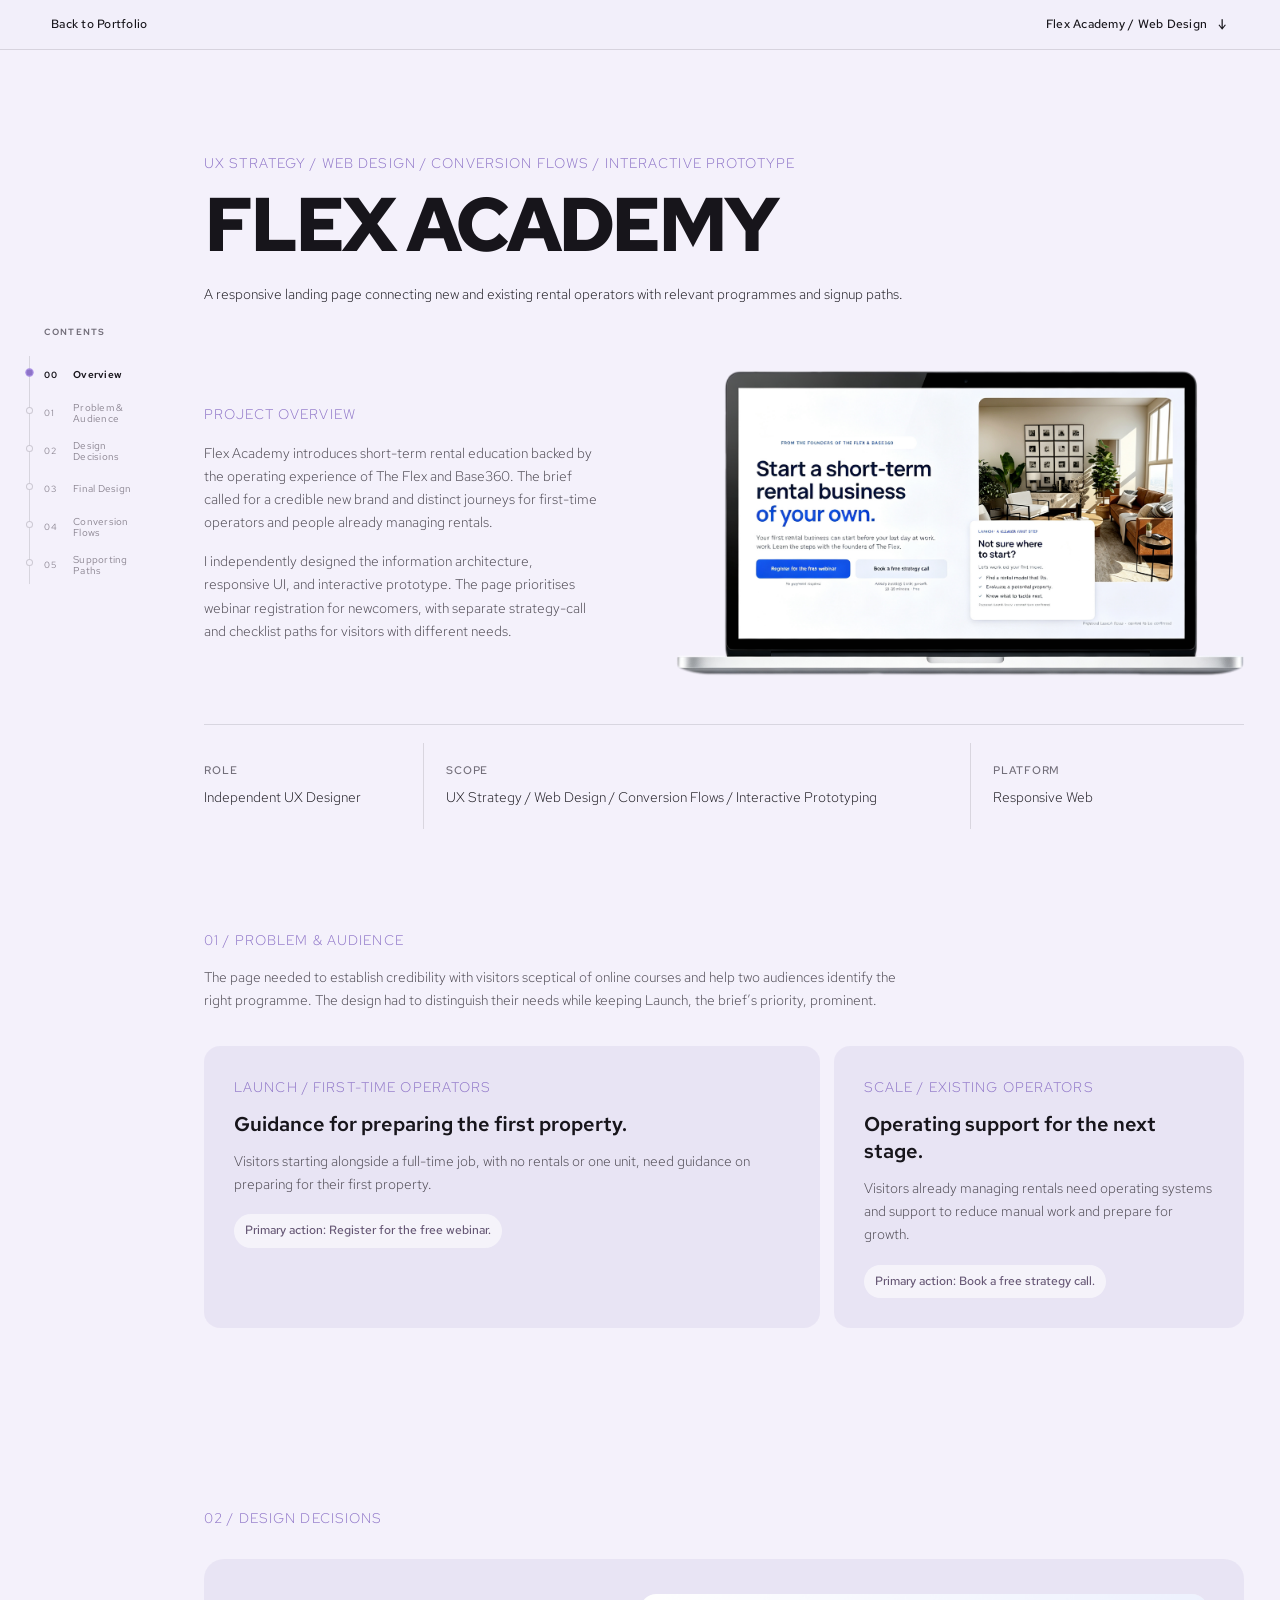
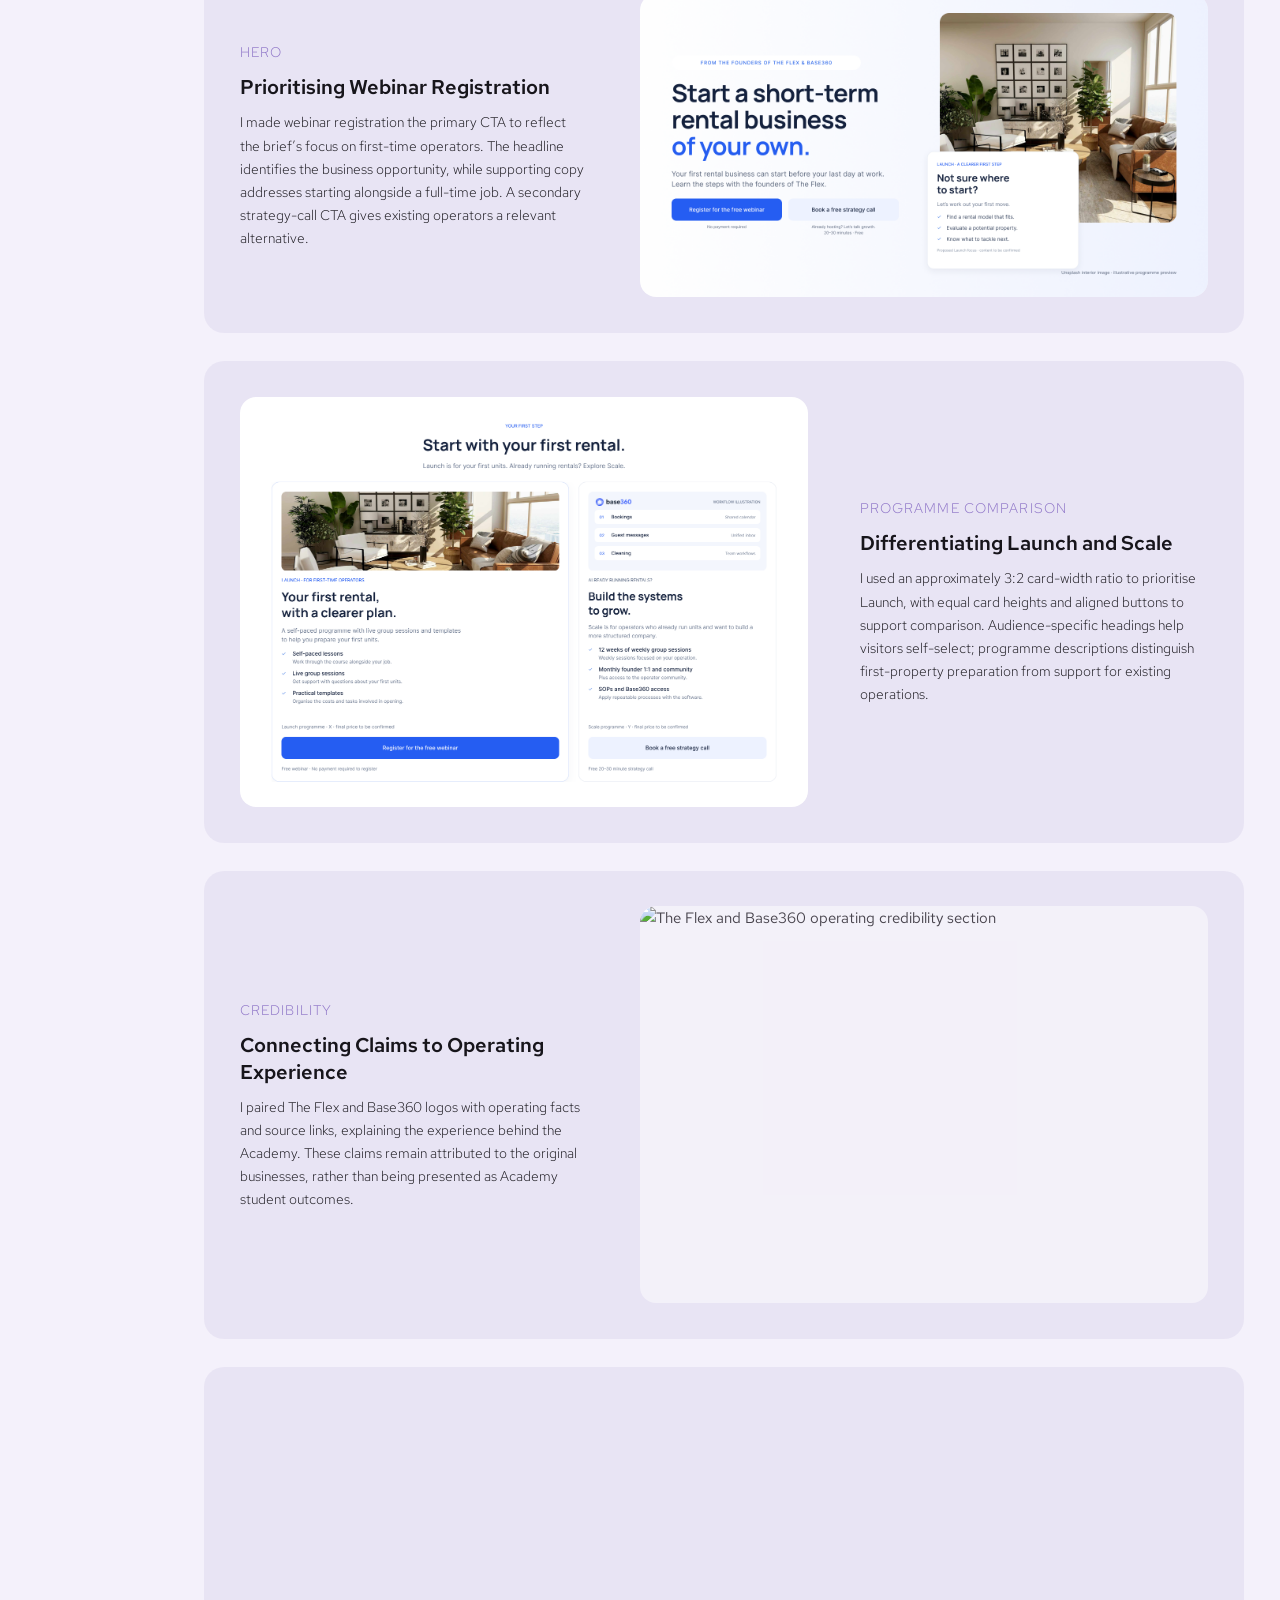
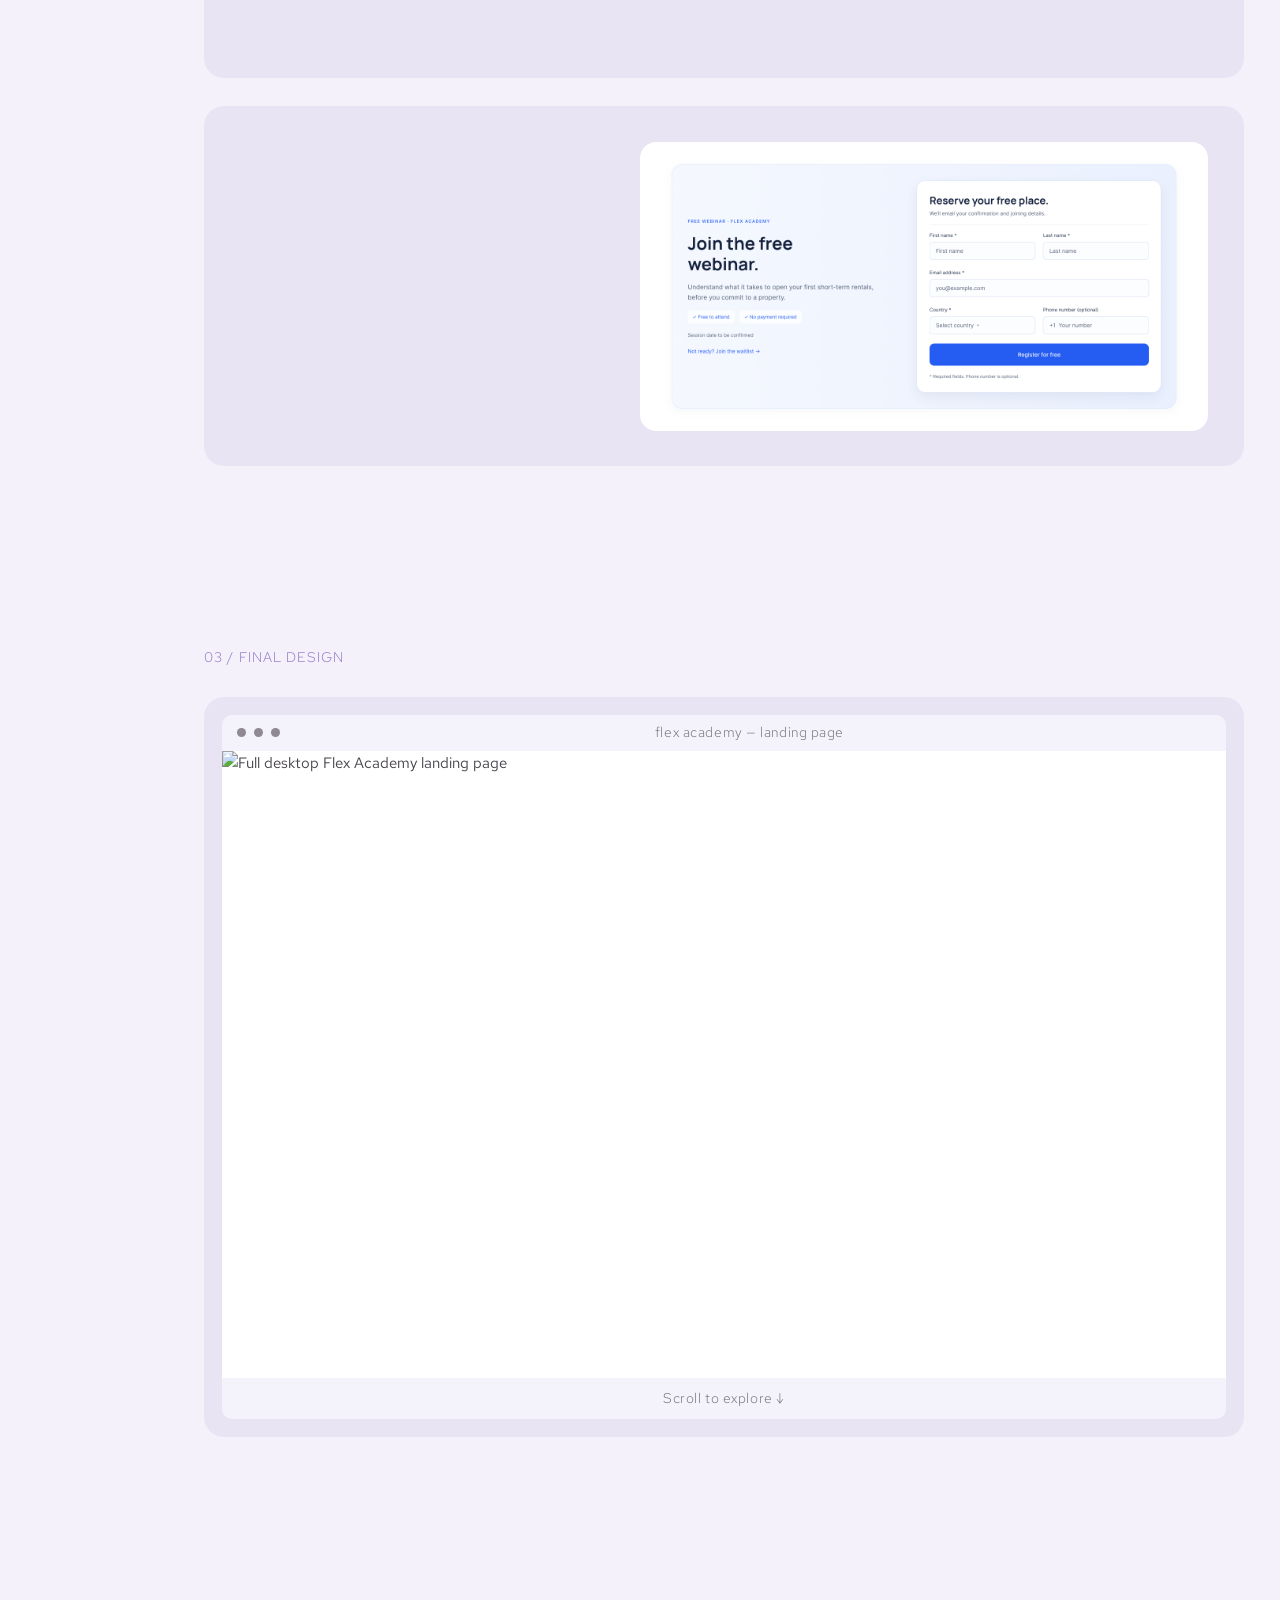
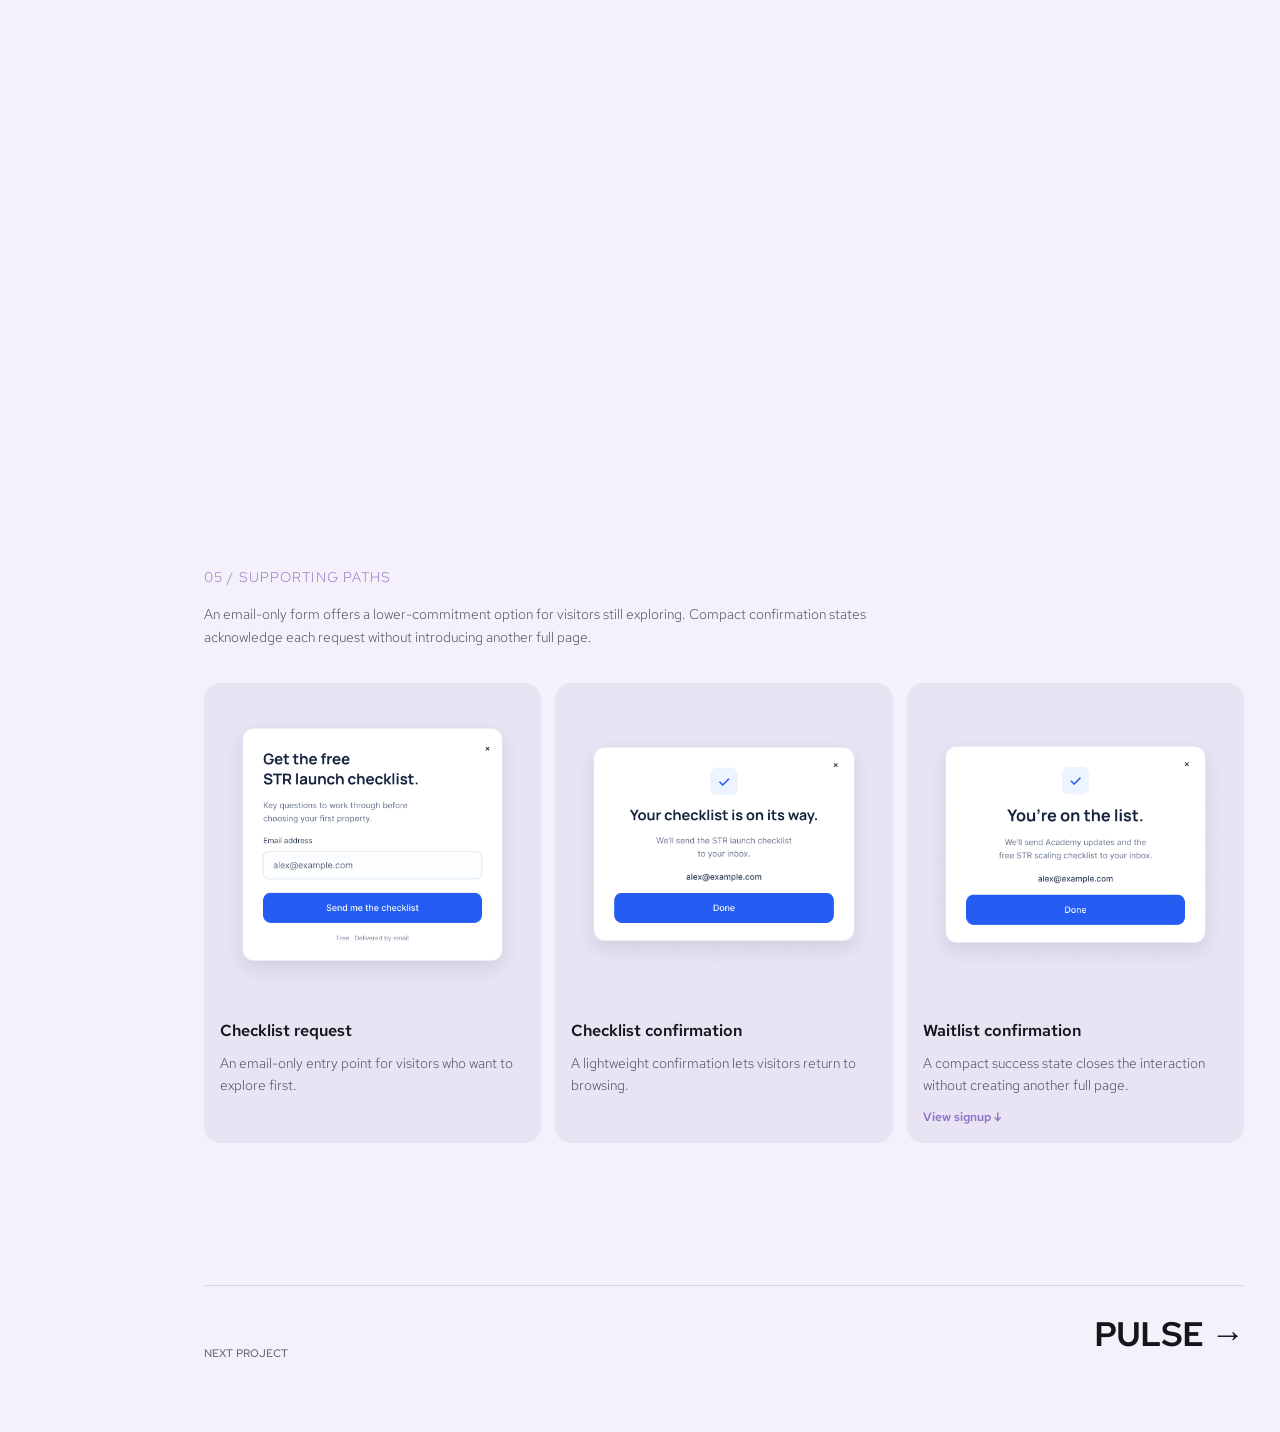
==== commit 430a8e26: "1 1" ====
--- a/flex.html
+++ b/flex.html
@@ -11,9 +11,9 @@
     <link rel="stylesheet" href="styles.css?v=20261006-flex" />
     <link rel="stylesheet" href="flex-case.css?v=20261006-context-type" />
     <link rel="stylesheet" href="project-nav.css?v=20260922-font-sync-2" />
-    <link rel="stylesheet" href="flex-editorial.css?v=20261105-ritik-restore" />
+    <link rel="stylesheet" href="flex-editorial.css?v=20261119-desktop-flow-videos" />
   </head>
-  <body class="project-detail-page flex-page">
+  <body class="project-detail-page flex-page has-case-section-nav">
     <main class="project-page-shell">
       <nav class="project-page-nav" aria-label="Project navigation">
         <a href="index.html">Back to Portfolio</a>
@@ -39,7 +39,7 @@
         <a href="#flex-supporting" data-flex-section-link><span>05</span><span>Supporting Paths</span></a>
       </nav>
 
-      <article class="flex-case">
+      <article class="flex-case case-study-content">
         <header class="flex-hero" id="flex-overview" data-flex-section aria-labelledby="flex-title">
           <div class="flex-wrap">
             <p class="flex-eyebrow flex-reveal">UX strategy / Web design / Conversion flows / Interactive prototype</p>
@@ -67,11 +67,8 @@
 
         <section class="flex-section flex-audience" id="flex-problem" data-flex-section aria-labelledby="audience-title">
           <div class="flex-wrap">
-            <p class="flex-index flex-reveal">01 / Problem &amp; Audience</p>
-            <div class="flex-heading-grid">
-              <h2 id="audience-title" class="flex-reveal-title">The Challenge</h2>
-              <p class="flex-section-lead flex-reveal">The page needed to establish credibility with visitors sceptical of online courses and help two audiences identify the right programme. The design had to distinguish their needs while keeping Launch, the brief’s priority, prominent.</p>
-            </div>
+            <p id="audience-title" class="flex-index flex-reveal">01 / Problem &amp; Audience</p>
+            <p class="flex-section-lead flex-section-lead--left flex-reveal">The page needed to establish credibility with visitors sceptical of online courses and help two audiences identify the right programme. The design had to distinguish their needs while keeping Launch, the brief’s priority, prominent.</p>
 
             <div class="flex-audience-grid flex-sequence">
               <article>
@@ -92,8 +89,7 @@
 
         <section class="flex-section flex-highlights" id="flex-decisions" data-flex-section aria-labelledby="highlights-title">
           <div class="flex-wrap">
-            <p class="flex-index flex-reveal">02 / Design Decisions</p>
-            <h2 id="highlights-title" class="flex-reveal-title">Design Decisions</h2>
+            <p id="highlights-title" class="flex-index flex-reveal">02 / Design Decisions</p>
 
             <article class="flex-feature flex-feature--wide">
               <div class="flex-feature__copy flex-reveal">
@@ -144,8 +140,7 @@
 
         <section class="flex-section flex-landing" id="flex-final" data-flex-section aria-labelledby="landing-title">
           <div class="flex-wrap">
-            <p class="flex-index flex-reveal">03 / Final Design</p>
-            <h2 id="landing-title" class="flex-reveal-title">Responsive Landing Page</h2>
+            <p id="landing-title" class="flex-index flex-reveal">03 / Final Design</p>
             <div class="flex-browser flex-reveal" aria-label="Scrollable full Flex Academy landing page">
               <div class="flex-browser__bar" aria-hidden="true"><span></span><span></span><span></span><p>flex academy — landing page</p></div>
               <div class="flex-browser__viewport" tabindex="0">
@@ -158,37 +153,28 @@
 
         <section class="flex-section flex-flow" id="flex-flows" data-flex-section aria-labelledby="flow-title">
           <div class="flex-wrap">
-            <p class="flex-index flex-reveal">04 / Conversion Flows</p>
-            <div class="flex-heading-grid">
-              <h2 id="flow-title" class="flex-reveal-title">Webinar and Strategy-call Flows</h2>
-              <p class="flex-section-lead flex-reveal">A short inline form leads to a confirmation state, allowing visitors to register within the landing page. A separate booking flow collects context about the visitor’s rental business to support a relevant conversation.</p>
-            </div>
-
-            <div class="flex-flow-player flex-reveal" data-flex-flow tabindex="0">
-              <div class="flex-flow-tabs" role="tablist" aria-label="Conversion flow">
-                <button type="button" role="tab" aria-selected="true" data-flow-group="webinar">Webinar registration</button>
-                <button type="button" role="tab" aria-selected="false" data-flow-group="strategy">Strategy call booking</button>
-              </div>
-              <div class="flex-flow-stage" data-flow-stage>
-                <img data-flow-image src="assets/flex/webinar-registration.png" alt="Webinar registration" />
-              </div>
-              <p class="flex-flow-description" data-flow-description>A short inline form keeps the first commitment straightforward.</p>
-              <div class="flex-flow-controls">
-                <button type="button" data-flow-nav="prev" aria-label="Previous step">←</button>
-                <div><strong data-flow-name>Registration</strong><span data-flow-count>01 / 02</span></div>
-                <button type="button" data-flow-nav="next" aria-label="Next step">→</button>
-              </div>
+            <p id="flow-title" class="flex-index flex-reveal">04 / Conversion Flows</p>
+            <p class="flex-section-lead flex-section-lead--left flex-reveal">A short inline form leads to a confirmation state, allowing visitors to register within the landing page. A separate booking flow collects context about the visitor’s rental business to support a relevant conversation.</p>
+
+            <div class="flex-conversion-videos flex-reveal" aria-label="Flex Academy conversion flow demonstrations">
+              <figure class="flex-conversion-video">
+                <video autoplay muted loop playsinline preload="auto" aria-label="Webinar registration flow demonstration">
+                  <source src="assets/flex/conversion-flow-webinar.mp4" type="video/mp4" />
+                </video>
+              </figure>
+              <figure class="flex-conversion-video">
+                <video autoplay muted loop playsinline preload="auto" aria-label="Strategy call booking flow demonstration">
+                  <source src="assets/flex/conversion-flow-strategy.mp4" type="video/mp4" />
+                </video>
+              </figure>
             </div>
           </div>
         </section>
 
         <section class="flex-section flex-lightweight" id="flex-supporting" data-flex-section aria-labelledby="lightweight-title">
           <div class="flex-wrap">
-            <p class="flex-index flex-reveal">05 / Supporting Paths</p>
-            <div class="flex-heading-grid">
-              <h2 id="lightweight-title" class="flex-reveal-title">Checklist and Waitlist</h2>
-              <p class="flex-section-lead flex-reveal">An email-only form offers a lower-commitment option for visitors still exploring. Compact confirmation states acknowledge each request without introducing another full page.</p>
-            </div>
+            <p id="lightweight-title" class="flex-index flex-reveal">05 / Supporting Paths</p>
+            <p class="flex-section-lead flex-section-lead--left flex-reveal">An email-only form offers a lower-commitment option for visitors still exploring. Compact confirmation states acknowledge each request without introducing another full page.</p>
 
             <div class="flex-overlay-grid flex-sequence">
               <figure><div><img src="assets/flex/checklist-capture.png" alt="Checklist email capture overlay" /></div><figcaption><strong>Checklist request</strong><span>An email-only entry point for visitors who want to explore first.</span></figcaption></figure>
--- a/flex-editorial.css
+++ b/flex-editorial.css
@@ -1,13 +1,37 @@
+@import url("https://fonts.googleapis.com/css2?family=Red+Hat+Text:wght@300;400;500;600;700&display=swap");
+
 :root {
-  --flex-bg: #f2effa;
-  --flex-ink: #302c35;
-  --flex-body: #4f4a55;
-  --flex-muted: #7b7581;
-  --flex-accent: #7c6599;
-  --flex-line: rgba(48, 44, 53, 0.16);
-  --flex-wide: 1160px;
+  --flex-bg: #f4f1fb;
+  --flex-ink: #17151b;
+  --flex-body: #47434c;
+  --flex-muted: #716d78;
+  --flex-accent: #8d73c7;
+  --flex-panel: rgba(222, 216, 238, 0.52);
+  --flex-panel-soft: rgba(255, 255, 255, 0.34);
+  --flex-line: rgba(23, 21, 27, 0.12);
+  --flex-content: 1120px;
+  --flex-wide: var(--flex-content);
   --flex-reading: 700px;
   --flex-radius: 14px;
+  --flex-section-nav-space: 168px;
+}
+
+/* Case-study type scale */
+.flex-page :where(h1, h2, h3, h4, p, li, dt, dd, figcaption, a, button, span) {
+  font-family: "Red Hat Text", "Helvetica Neue", Arial, sans-serif !important;
+}
+
+.flex-page .case-study-content :where(p, li, dd, figcaption) {
+  font-size: 14px !important;
+  font-weight: 300 !important;
+  line-height: 1.65 !important;
+}
+
+.flex-page .flex-section h2,
+.flex-page .flex-ending h2 {
+  font-size: clamp(1.75rem, 2.7vw, 2.25rem) !important;
+  font-weight: 600 !important;
+  line-height: 1.15 !important;
 }
 
 html {
@@ -19,7 +43,7 @@
   overflow-x: hidden;
   background: var(--flex-bg) !important;
   color: var(--flex-body);
-  font-family: Inter, "Helvetica Neue", Arial, sans-serif;
+  font-family: "Red Hat Text", "Helvetica Neue", Arial, sans-serif;
   font-size: 15px;
   font-weight: 400;
   line-height: 1.65;
@@ -51,7 +75,7 @@
   min-height: 50px;
   padding: 14px clamp(20px, 4vw, 56px);
   border-bottom: 1px solid var(--flex-line);
-  background: rgba(242, 239, 250, 0.9) !important;
+  background: rgba(244, 241, 251, 0.86) !important;
   color: var(--flex-ink);
 }
 
@@ -82,6 +106,7 @@
 }
 
 .flex-page .flex-case {
+  padding-left: var(--flex-section-nav-space);
   background: var(--flex-bg);
 }
 
@@ -92,23 +117,23 @@
 .flex-section-nav {
   position: fixed;
   top: 50%;
-  left: clamp(22px, 2.4vw, 42px);
+  left: 26px;
   z-index: 80;
   display: grid;
-  width: 176px;
-  gap: 2px;
+  width: 116px;
+  gap: 0;
   color: var(--flex-muted);
   font-family: Inter, "Helvetica Neue", Arial, sans-serif;
-  transform: translateY(-44%);
+  transform: translateY(-48%);
 }
 
 .flex-section-nav > p {
-  margin: 0 0 12px;
+  margin: 0 0 18px 18px;
   color: var(--flex-muted);
   font-family: "SFMono-Regular", Consolas, "Liberation Mono", monospace;
-  font-size: 10px;
-  font-weight: 500;
-  line-height: 1.4;
+  font-size: 0.59rem;
+  font-weight: 600;
+  line-height: 1.3;
   letter-spacing: 0.12em;
   text-transform: uppercase;
 }
@@ -116,14 +141,17 @@
 .flex-section-nav a {
   position: relative;
   display: grid;
-  grid-template-columns: 24px minmax(0, 1fr);
+  grid-template-columns: 22px minmax(0, 1fr);
   gap: 7px;
-  align-items: baseline;
-  padding: 7px 0 7px 14px;
+  align-items: center;
+  width: 100%;
+  min-height: 38px;
+  padding: 7px 0 7px 18px;
   color: #8a8490;
-  font-size: 11px;
+  font-size: 0.64rem;
   font-weight: 400;
-  line-height: 1.35;
+  line-height: 1.15;
+  letter-spacing: 0.025em;
   text-decoration: none;
   transition: color 180ms ease, transform 180ms ease;
 }
@@ -131,25 +159,24 @@
 .flex-section-nav a::before {
   content: "";
   position: absolute;
-  top: 50%;
+  top: 0;
+  bottom: 0;
+  left: 3px;
+  width: 1px;
+  background: rgba(48, 44, 53, 0.14);
+}
+
+.flex-section-nav a::after {
+  content: "";
+  position: absolute;
+  top: 13px;
   left: 0;
-  width: 5px;
-  height: 5px;
-  border: 1px solid rgba(124, 101, 153, 0.42);
+  width: 7px;
+  height: 7px;
+  border: 1px solid rgba(48, 44, 53, 0.2);
   border-radius: 50%;
   background: var(--flex-bg);
-  transform: translateY(-50%);
-  transition: background-color 180ms ease, box-shadow 180ms ease, transform 180ms ease;
-}
-
-.flex-section-nav a:not(:last-child)::after {
-  content: "";
-  position: absolute;
-  top: calc(50% + 4px);
-  bottom: calc(-50% + 3px);
-  left: 2px;
-  width: 1px;
-  background: rgba(124, 101, 153, 0.18);
+  transition: background-color 180ms ease, border-color 180ms ease, transform 180ms ease;
 }
 
 .flex-section-nav a span:first-child {
@@ -161,36 +188,21 @@
 .flex-section-nav a:hover,
 .flex-section-nav a:focus-visible,
 .flex-section-nav a.is-active {
-  color: var(--flex-accent);
+  color: var(--flex-ink);
+  font-weight: 600;
   outline: none;
-}
-
-.flex-section-nav a:hover,
-.flex-section-nav a:focus-visible {
-  transform: translateX(3px);
-}
-
-.flex-section-nav a.is-active {
-  font-weight: 600;
-}
-
-.flex-section-nav a.is-active::before {
+  transform: none;
+}
+
+.flex-section-nav a.is-active::after {
+  border-color: #a98fe4;
   background: var(--flex-accent);
-  box-shadow: 0 0 0 4px rgba(124, 101, 153, 0.12);
-  transform: translateY(-50%) scale(1.06);
+  transform: scale(1.2);
 }
 
 .flex-page .flex-wrap {
-  width: min(calc(100% - 64px), var(--flex-wide));
+  width: min(calc(100% - 72px), var(--flex-content));
   margin-inline: auto;
-}
-
-@media (min-width: 1100px) {
-  .flex-page .flex-wrap {
-    width: min(calc(100% - 300px), 1100px);
-    margin-right: auto;
-    margin-left: max(240px, calc((100% - 1100px) / 2));
-  }
 }
 
 .flex-page .flex-eyebrow,
@@ -255,9 +267,9 @@
 
 .flex-page .flex-hero__copy p:not(.flex-label) {
   color: var(--flex-body);
-  font-size: 15px;
-  font-weight: 400;
-  line-height: 1.65;
+  font-size: 14px;
+  font-weight: 300;
+  line-height: 1.68;
 }
 
 .flex-page .flex-hero__image {
@@ -277,7 +289,6 @@
   gap: 0;
   margin-top: 48px;
   border-top: 1px solid var(--flex-line);
-  border-bottom: 1px solid var(--flex-line);
 }
 
 .flex-page .flex-meta > div {
@@ -311,7 +322,7 @@
 
 /* Shared section rhythm */
 .flex-page .flex-section {
-  padding: 84px 0;
+  padding: clamp(64px, 7vw, 92px) 0;
 }
 
 .flex-page .flex-hero + .flex-section {
@@ -341,22 +352,30 @@
 .flex-page .flex-ending__copy {
   max-width: var(--flex-reading);
   color: var(--flex-body);
-  font-size: 15px;
-  font-weight: 400;
-  line-height: 1.65;
+  font-size: 14px;
+  font-weight: 300;
+  line-height: 1.68;
+}
+
+.flex-page .flex-section-lead--left {
+  margin-top: 14px;
+  text-align: left;
 }
 
 /* Audience and design decisions */
 .flex-page .flex-audience-grid {
   display: grid;
   grid-template-columns: 3fr 2fr;
-  gap: clamp(32px, 5vw, 64px);
-  margin-top: 46px;
+  gap: 14px;
+  margin-top: 34px;
 }
 
 .flex-page .flex-audience-grid article {
-  padding-top: 18px;
-  border-top: 1px solid var(--flex-line);
+  min-width: 0;
+  padding: clamp(22px, 2.5vw, 30px);
+  border: 0;
+  border-radius: 16px;
+  background: var(--flex-panel);
 }
 
 .flex-page .flex-audience-grid h3 {
@@ -372,13 +391,21 @@
   max-width: 560px;
   margin-top: 12px;
   color: var(--flex-body);
-  font-size: 15px;
-  line-height: 1.65;
+  font-size: 13px;
+  font-weight: 300;
+  line-height: 1.62;
 }
 
 .flex-page .flex-audience__action {
-  color: var(--flex-ink) !important;
-  font-weight: 500;
+  display: inline-flex;
+  width: fit-content;
+  margin-top: 18px !important;
+  padding: 7px 11px;
+  border-radius: 999px;
+  background: rgba(255, 255, 255, 0.58);
+  color: #655674 !important;
+  font-size: 12px !important;
+  font-weight: 500 !important;
 }
 
 .flex-page .flex-decisions {
@@ -389,8 +416,10 @@
 }
 
 .flex-page .flex-decisions article {
-  padding-top: 16px;
-  border-top: 1px solid var(--flex-line);
+  padding: 22px;
+  border: 0;
+  border-radius: 14px;
+  background: var(--flex-panel);
 }
 
 .flex-page .flex-decisions span {
@@ -419,16 +448,18 @@
 .flex-page .flex-browser {
   width: 100%;
   margin: 28px 0 0;
+  padding: 18px;
   overflow: hidden;
-  border: 1px solid var(--flex-line);
-  border-radius: var(--flex-radius);
-  background: #fff;
+  border: 0;
+  border-radius: 20px;
+  background: var(--flex-panel);
 }
 
 .flex-page .flex-browser__bar {
   height: 36px;
-  border-bottom: 1px solid var(--flex-line);
-  background: rgba(255, 255, 255, 0.68);
+  border: 0;
+  border-radius: 10px 10px 0 0;
+  background: rgba(255, 255, 255, 0.54);
 }
 
 .flex-page .flex-browser__bar p,
@@ -443,25 +474,29 @@
 
 .flex-page .flex-browser__viewport {
   aspect-ratio: 16 / 10;
+  overflow: auto;
+  background: #fff;
 }
 
 .flex-page .flex-browser__hint {
   padding: 9px 14px;
-  border-top: 1px solid var(--flex-line);
+  border: 0;
+  border-radius: 0 0 10px 10px;
+  background: rgba(255, 255, 255, 0.54);
 }
 
 /* Image and explanation groups */
-.flex-page .flex-highlights > .flex-wrap > h2 {
-  margin-top: 12px;
-}
-
 .flex-page .flex-feature,
 .flex-page .flex-feature--reverse {
   display: grid;
   grid-template-columns: minmax(260px, 0.38fr) minmax(0, 0.62fr);
   align-items: center;
-  gap: clamp(42px, 7vw, 92px);
-  margin-top: clamp(70px, 8vw, 96px);
+  gap: clamp(28px, 4vw, 54px);
+  margin-top: 28px;
+  padding: clamp(22px, 2.8vw, 36px);
+  overflow: hidden;
+  border-radius: 20px;
+  background: var(--flex-panel);
 }
 
 .flex-page .flex-feature--reverse {
@@ -478,7 +513,7 @@
 
 .flex-page .flex-feature__copy {
   display: grid;
-  gap: 12px;
+  gap: 10px;
   max-width: 560px;
 }
 
@@ -491,9 +526,9 @@
 
 .flex-page .flex-feature__summary {
   color: var(--flex-ink);
-  font-size: 15px;
-  font-weight: 400;
-  line-height: 1.65;
+  font-size: 13px;
+  font-weight: 300;
+  line-height: 1.62;
 }
 
 .flex-page .flex-feature__bullets {
@@ -523,7 +558,8 @@
 .flex-page .flex-feature__media {
   min-width: 0;
   overflow: hidden;
-  border-radius: var(--flex-radius);
+  border-radius: 16px;
+  background: rgba(255, 255, 255, 0.46);
 }
 
 .flex-page .flex-feature__media img {
@@ -545,17 +581,22 @@
 
 /* Conversion flow */
 .flex-page .flex-flow-player {
-  margin-top: 46px;
+  margin-top: 34px;
+  padding: clamp(22px, 2.8vw, 36px);
+  border-radius: 20px;
+  background: var(--flex-panel);
 }
 
 .flex-page .flex-flow-tabs {
   display: flex;
   gap: 26px;
-  border-bottom: 1px solid var(--flex-line);
+  border: 0;
 }
 
 .flex-page .flex-flow-tabs button {
-  padding: 0 0 12px;
+  padding: 7px 11px;
+  border-radius: 999px;
+  background: rgba(255, 255, 255, 0.4);
   color: var(--flex-muted);
   font-family: inherit;
   font-size: 13px;
@@ -564,15 +605,15 @@
 
 .flex-page .flex-flow-tabs button[aria-selected="true"] {
   color: var(--flex-ink);
+  background: rgba(255, 255, 255, 0.76);
 }
 
 .flex-page .flex-flow-tabs button[aria-selected="true"]::after {
-  height: 1px;
-  background: var(--flex-accent);
+  display: none;
 }
 
 .flex-page .flex-flow-stage {
-  width: min(88%, 920px);
+  width: 100%;
   margin-top: 30px;
   overflow: hidden;
   border-radius: var(--flex-radius);
@@ -583,7 +624,7 @@
 }
 
 .flex-page .flex-flow-description {
-  width: min(88%, 920px);
+  width: 100%;
   margin-top: 12px;
   color: var(--flex-muted);
   font-size: 13px;
@@ -606,17 +647,53 @@
   font-weight: 500;
 }
 
+/* The conversion demos are desktop recordings, so their native widescreen
+   proportions stay intact instead of being forced into a device frame. */
+.flex-page .flex-conversion-videos {
+  display: grid;
+  grid-template-columns: repeat(2, minmax(0, 1fr));
+  align-items: start;
+  gap: clamp(18px, 2.2vw, 30px);
+  width: 100%;
+  margin-top: 34px;
+}
+
+.flex-page .flex-conversion-video {
+  min-width: 0;
+  margin: 0;
+  overflow: hidden;
+  border-radius: clamp(12px, 1.35vw, 18px);
+  background: rgba(255, 255, 255, 0.38);
+}
+
+.flex-page .flex-conversion-video video {
+  display: block;
+  width: 100%;
+  height: auto;
+  border-radius: inherit;
+  background: transparent;
+  transform: scale(1.02);
+  transform-origin: top left;
+}
+
 /* Supporting paths */
 .flex-page .flex-overlay-grid {
   display: grid;
   grid-template-columns: repeat(3, minmax(0, 1fr));
-  gap: 24px;
-  margin-top: 46px;
+  gap: 14px;
+  margin-top: 34px;
+}
+
+.flex-page .flex-overlay-grid figure {
+  min-width: 0;
+  padding: 16px;
+  border-radius: 16px;
+  background: var(--flex-panel);
 }
 
 .flex-page .flex-overlay-grid figure > div {
   overflow: hidden;
-  border-radius: var(--flex-radius);
+  border-radius: 12px;
 }
 
 .flex-page .flex-overlay-grid img {
@@ -649,8 +726,11 @@
 }
 
 .flex-page .flex-waitlist-detail {
+  margin-top: 14px;
+  padding: 18px;
   overflow: hidden;
-  border-radius: var(--flex-radius);
+  border-radius: 16px;
+  background: var(--flex-panel);
 }
 
 .flex-page .flex-waitlist-detail img {
@@ -679,10 +759,17 @@
   letter-spacing: -0.02em;
 }
 
+@media (max-width: 1100px) {
+  .flex-page {
+    --flex-section-nav-space: 142px;
+  }
+
+  .flex-page .flex-wrap {
+    width: min(calc(100% - 48px), var(--flex-content));
+  }
+}
+
 @media (max-width: 860px) {
-  .flex-page .flex-wrap {
-    width: min(calc(100% - 40px), var(--flex-wide));
-  }
 
   .flex-page .flex-hero__opening,
   .flex-page .flex-heading-grid,
@@ -711,6 +798,16 @@
     max-width: var(--flex-reading);
   }
 
+  .flex-page .flex-feature .flex-feature__media,
+  .flex-page .flex-feature--reverse .flex-feature__media {
+    order: 1;
+  }
+
+  .flex-page .flex-feature .flex-feature__copy,
+  .flex-page .flex-feature--reverse .flex-feature__copy {
+    order: 2;
+  }
+
   .flex-page .flex-meta {
     grid-template-columns: repeat(2, 1fr);
   }
@@ -723,18 +820,25 @@
   }
 }
 
-@media (max-width: 1099px) {
+@media (max-width: 820px) {
+  .flex-page .flex-case {
+    padding-top: 46px;
+    padding-left: 0;
+  }
+
   .flex-section-nav {
-    position: sticky;
-    top: 50px;
-    z-index: 79;
+    position: fixed;
+    top: var(--project-nav-height, 58px);
+    right: 0;
+    left: 0;
+    z-index: 39;
     display: flex;
     width: 100%;
-    gap: 18px;
-    padding: 10px 20px;
+    gap: 0;
+    padding: 8px 16px;
     overflow-x: auto;
     border-bottom: 1px solid var(--flex-line);
-    background: rgba(242, 239, 250, 0.94);
+    background: rgba(244, 241, 251, 0.92);
     scrollbar-width: none;
     transform: none;
     backdrop-filter: blur(14px);
@@ -751,10 +855,17 @@
 
   .flex-section-nav a {
     flex: 0 0 auto;
-    grid-template-columns: auto auto;
+    display: inline-flex;
     gap: 6px;
-    padding: 4px 0;
+    width: auto;
+    min-height: 0;
+    padding: 7px 9px;
     white-space: nowrap;
+  }
+
+  .flex-section-nav a.is-active {
+    border-radius: 999px;
+    background: rgba(169, 143, 228, 0.2);
   }
 
   .flex-section-nav a::before,
@@ -790,7 +901,13 @@
   }
 
   .flex-page .flex-wrap {
-    width: min(calc(100% - 28px), var(--flex-wide));
+    width: min(calc(100% - 32px), var(--flex-content));
+  }
+
+  .flex-page .flex-conversion-videos {
+    grid-template-columns: 1fr;
+    gap: 18px;
+    margin-top: 26px;
   }
 
   .flex-page .flex-hero {
@@ -840,7 +957,7 @@
 
   .flex-page .flex-audience-grid,
   .flex-page .flex-decisions {
-    gap: 30px;
+    gap: 14px;
     margin-top: 36px;
   }
 
@@ -855,7 +972,8 @@
   .flex-page .flex-feature,
   .flex-page .flex-feature--reverse {
     gap: 24px;
-    margin-top: 58px;
+    margin-top: 18px;
+    padding: 18px;
   }
 
   .flex-page .flex-feature .flex-feature__media,
@@ -888,6 +1006,10 @@
 
   .flex-page .flex-flow-stage {
     aspect-ratio: 4 / 3;
+  }
+
+  .flex-page .flex-flow-player {
+    padding: 18px;
   }
 
   .flex-page .flex-overlay-grid {
